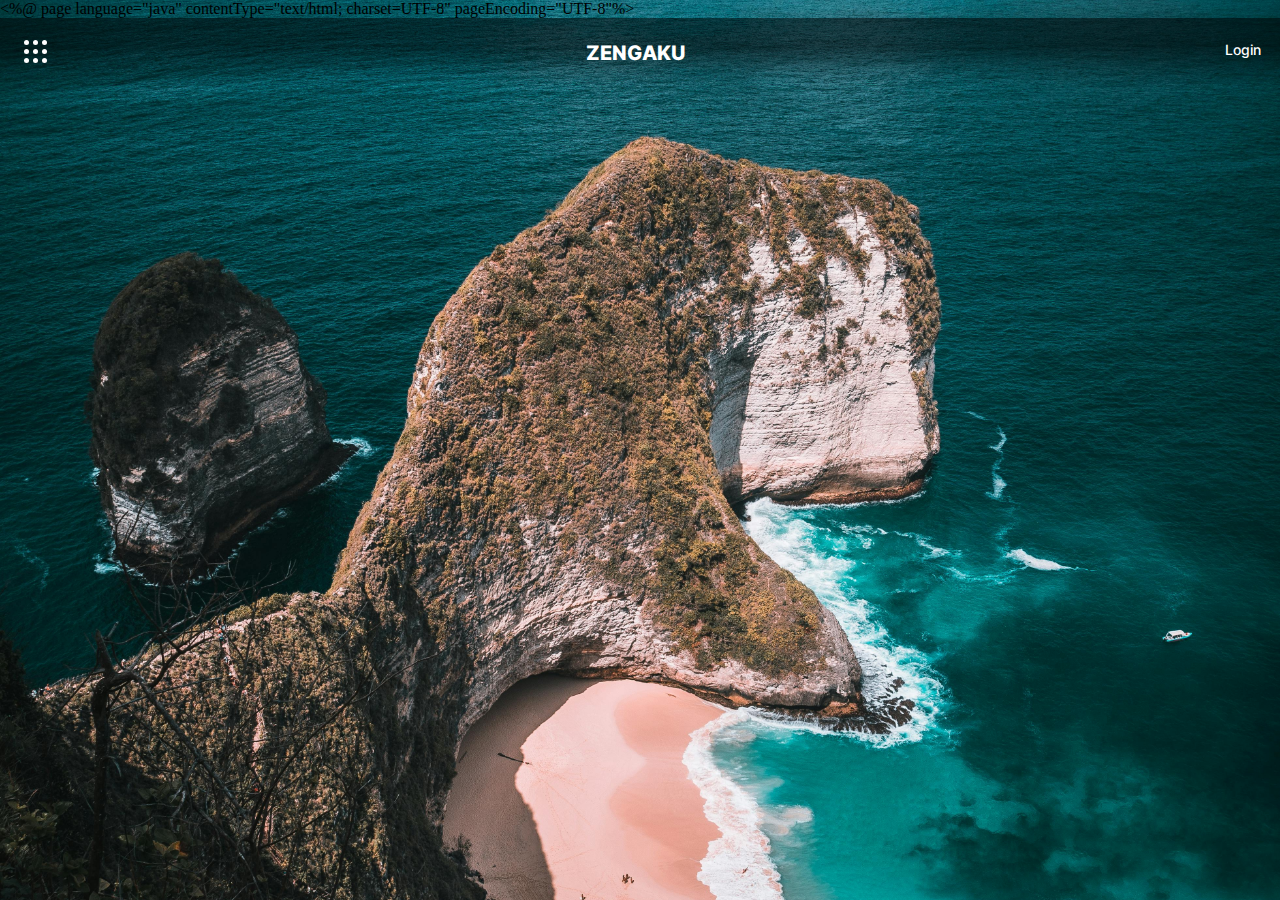
==== src/main/webapp/index.html @ 9225fc72 "Update laicos.jsp" ====
<%@ page language="java" contentType="text/html; charset=UTF-8" pageEncoding="UTF-8"%>

<!DOCTYPE html>
<html>

<head>
    <title>ZenGaku</title>
    <link rel="stylesheet" href="assets/css/index.css">
    <meta charset="UTF-8">
    <meta name="viewport" content="width=device-width, initial-scale=1.0">
    <link rel="shortcut icon" type="image/x-icon" href="#" />
</head>

<body>
<header>

</header>

<div class = "auth-menu" id = "forget-menu" style = "display: none;">
    <div class="close-button">
        <div class="close-line-container">
            <div class="close-line close-left-line"></div>
            <div class="close-line close-right-line"></div>
        </div>
    </div>
    <div id="forget-password-name" class="auth-logo-name">
        <p>Forget Password</p>
    </div>
    <!-- Quên mật khẩu: Nhập Mail-->
    <form method = "post" action="recovery_email_auth" class = "auth-input" id = "recovery-email-auth"
          style="display: flex;">
        <input class="auth-text-field" id="recovery-email-input" name="userRecoveryEmail" type="email"
               placeholder="Type your recovery email address">
        <button class="auth-button" id="Confirm">Confirm</button>
    </form>
    <div class="register-paragraph" id = "recovery-notify-text" style="display: none;">
        <p>We sent a reset password link to {sessionScope.userEmail}</p>
        <br>
    </div>
</div>

<div class="auth-menu" id="register-menu" style="display: none;">
    <div class="close-button">
        <div class="close-line-container">
            <div class="close-line close-left-line"></div>
            <div class="close-line close-right-line"></div>
        </div>
    </div>
    <div id="step">
        <div class = "step-box step-box-processing" id="step_1">
            <div class="step-circle "></div>
            <p>Account</p>
        </div>
        <div  class = "step-box" id="step_2">
            <div class="step-circle "></div>
            <p>Verification</p>
        </div>
        <div  class = "step-box" id="step_3">
            <div class="step-circle "></div>
            <p>Information</p>
        </div>
    </div>
    <div id="register-login-name" class="auth-logo-name">
        <p>Register</p>
    </div>
    <form method="post" action="register_account" class="auth-input" id="register-input"  style="display: flex;">
        <input class="auth-text-field" id="register-username-input" name="userName" type="text"
               placeholder="Username">
        <input class="auth-text-field" id="register-password-input" name="userPassword" type="password"
               placeholder="Type your strong password">
        <input class="auth-text-field" id="repeat-register-password-input" name="repeatUserPassword" type="password"
               placeholder="Repeat your strong password">
        <input class="auth-text-field" id="register-email-input" name="userEmail" type="email"
               placeholder="Type your email address">
        <button class="auth-button" id="_register-button">Register</button>
        <div class="other-button">
            <p id="have-account-button">Hey, I have an account.</p>
        </div>
    </form>

    <form method="post" action="register_verification" class="auth-input" id="register-verification"
          style="display: none;">
        <div class="register-paragraph">
            <p>We sent an email containing code to ${sessionScope.userEmail}</p>
            <br>
        </div>
        <input class="auth-text-field" id="verification-code" name="verificationCode"
               onKeyPress="if(this.value.length==6) return false;" placeholder="Code - 6 digits" required>
        <button class="auth-button" id="_verify-button">Verify</button>
    </form>
</div>


<div id="login-menu" class="auth-menu" style="display: none;">
    <div class="close-button">
        <div class="close-line-container">
            <div class="close-line close-left-line"></div>
            <div class="close-line close-right-line"></div>
        </div>
    </div>
    <div id = "login-image">
        <img src="#">
    </div>
    <div id="login-logo-name" class="auth-logo-name">
        <p>Login</p>
    </div>
    <form method="post" action="login" id="login-input" class="auth-input">
        <input class="auth-text-field" id="login-username-input" name="userName" type="text" placeholder="Username">
        <input class="auth-text-field" id="login-password-input" name="userPassword" type="password"
               placeholder="Password">
        <div id="login-button-container">
            <button class="auth-button" id="_login-button">Login</button>
            <div class="other-button">
                <p id="register-button">I don't have account.</p>
                <p id="forget-button">I forgot my password.</p>
            </div>
        </div>
    </form>
</div>


<div id="opened-bg-content" style="display: none;">
    <div id = "menu">
        <a href="laicos.jsp">
            <div class = "menu-item">
                <img class = "item-image" src="assets/resources/img/social-icon-black.svg">
                <p class = "item-text">Social</p>
            </div>
        </a>
        <div class = "menu-item">
            <img class = "item-image" src="assets/resources/img/timer-icon-black.svg">
            <p class = "item-text">item</p>
        </div>
        <div class = "menu-item">
            <img class = "item-image" src="assets/resources/img/timer-icon-black.svg">
            <p class = "item-text">item</p>
        </div>
        <div class = "menu-item">
            <img class = "item-image" src="assets/resources/img/timer-icon-black.svg">
            <p class = "item-text">item</p>
        </div>
        <div class = "menu-item">
            <img class = "item-image" src="assets/resources/img/timer-icon-black.svg">
            <p class = "item-text">item</p>
        </div>
        <div class = "menu-item">
            <img class = "item-image" src="assets/resources/img/timer-icon-black.svg">
            <p class = "item-text">item</p>
        </div>
        <div class = "menu-item">
            <img class = "item-image" src="#">
            <p class = "item-text">item</p>
        </div>
        <div class = "menu-item">
            <img class = "item-image" src="#">
            <p class = "item-text">item</p>
        </div>
    </div>
</div>



<nav id="nav-bar">
    <div id="menu-button">
        <div class="row">
            <div class="border-dot"></div>
            <div class="border-dot"></div>
            <div class="border-dot"></div>
        </div>
        <div class="row">
            <div class="border-dot"></div>
            <div class="border-dot"></div>
            <div class="border-dot"></div>
        </div>
        <div class="row">
            <div class="border-dot"></div>
            <div class="border-dot"></div>
            <div class="border-dot"></div>
        </div>
    </div>
    <div id="logo-name">
        <p>ZENGAKU</p>
    </div>
    <div id="login-button">
        <p>Login</p>
    </div>
    <div id="tree-button" style="display: none;">
        <img src="assets/resources/img/tree-icon.png">
    </div>
</nav>

<!-- <div id="menu" style="display: none;">
</div> -->

<input type="hidden" id = "vf-lv" name = "verificationLevel" value="${sessionScope.registerVerification}"/>
<script src="assets/js/index.js"></script>

<footer>
</footer>
</body>

</html>
---- src/main/webapp/assets/css/index.css ----
html {
    min-width: 270px;
    overflow: hidden;
}

body {
    width: 100%;
    min-width: 270px;
    overflow: hidden;
    background-color: black;
    /* height: 100%; */
    margin: 0;
    background-image: url("../resources/img/default-background.jpg");
    background-attachment: fixed;
    background-position: 0px;
    background-size: cover;
    background-repeat: no-repeat;
}

.auth-menu {
    animation: .5s ease-in-out 0s 1 login-menu-animation forwards;

    /* transition: all .5s ease-in-out; */
    position: absolute;
    color: white;
    background-color: rgba(0, 0, 0, 0.4);
    backdrop-filter: blur(3px);
    box-shadow: 0 0 40px 3px black;
    width: 80vw;
    /* height: 80vh; */
    max-height: 700 px;
    /* min-height: 485px; */
    min-height: 300px;
    top: calc(70px + 5vh);
    border-radius: 4vw;
    left: 10vw;
    z-index: 5;
    display: flex;
    justify-content: center;
    align-items: center;
}

@keyframes login-menu-animation {
    0% {
        position: absolute;
        color: white;
        background-color: rgba(0, 0, 0, 0);
        /* backdrop-filter: blur(0px); */
        /* box-shadow: 0 0 0px 0px black; */
        width: 0vw;
        height: 0vh;
        max-height: 700px;
        /* min-height: 485px; */
        min-height: 300px;
        top: calc(70px + 10vh);
        border-radius: 4vw;
        left: 15vw;
        z-index: 5;
    }

    80% {
        background-color: rgba(36, 36, 36, 0.2);
        backdrop-filter: blur(3px);
    }
    100% {
        position: absolute;
        color: white;
        background-color: rgba(0, 0, 0, 0.4);
        backdrop-filter: blur(3px);
        box-shadow: 0 0 40px 3px black;
        width: 80vw;
        /* height: 80vh; */
        max-height: 700px;
        /* min-height: 485px; */
        min-height: 300px;
        top: calc(70px + 5vh);
        border-radius: 4vw;
        left: 10vw;
        z-index: 5;
    }
}



.close-button {
    display: flex;
    justify-content: right;
}

.close-line-container:hover .close-line{
    cursor: pointer;
    background-color: white;
    box-shadow: 0 0 10px 2px rgba(0, 195, 255, 0.253);
}

.close-line-container:active .close-line{
    cursor: pointer;
    background-color: rgb(255, 0, 0);
    box-shadow: 0 0 10px 2px rgba(255, 77, 0, 0.253);
}

.close-button .close-line-container {
    margin-right: 20px;
    margin-top: 30px;
}

.close-button .close-line {
    display: flex;
    justify-content: center;
    width: 30px;
    height: 3px;
    border-radius: 3px;
    background-color: rgba(191, 191, 191, 0.524);
    right: 30px;
    top: 10px;
    transition: .1s ease-in-out;
}

.close-left-line {
    rotate: -45deg;

}
.close-right-line{
    rotate: 45deg;
    margin-top: -3px;
}

.auth-logo-name {
    text-align: center;
    font-size: 40px;
    font-family: Kavoon;
    color: #ffffff;
}

#step {
    display: flex;
    justify-content: center;
    align-items: center;
}



#step_2 {
    margin-left: 4vw;
    margin-right: 4vw;
}

.step-box {
    display: flex;
    justify-content: center;
    flex-flow: column;
    align-items: center;
}

.step-box .step-circle {
    background-color: rgba(255, 255, 255, 0.233);
    width: 3vw;
    height: 3vw;
    border-radius: 3vw;
}

.step-box p {
    font-size: 10px;
    color:  rgba(255, 255, 255, 0.233);
}

.step-box-processing p {
    color:  rgb(255, 255, 255);
}

.step-box-processing .step-circle {
    background-color: rgb(255, 255, 255);
}

.step-box-success p {
    color:  rgb(28, 198, 62);
}

.step-box-success .step-circle {
    background-color: rgb(28, 198, 62);
}

#login-image {
    display: none;
}

.auth-input {
    display: flex;
    flex-flow: column;
    align-items: center;
    justify-content: center;
    justify-self: center;
    margin-bottom: 30px;
}

.auth-text-field {
    width: 70vw;
    height: 35px;
    margin-bottom: 20px;
    border-radius: 8px;
    background-color: rgba(255, 255, 255, 0.753);
    backdrop-filter: blur(10px);
    border: 0;
    color:black;
    transition: all .3s ease-in-out;
}

.auth-text-field::selection {
    color: #235e73;
    background: #ff96bead;
}

.auth-text-field:hover {
    box-shadow: 0 0 4px 0px rgb(255, 255, 255);
}

.auth-text-field:focus {
    background-color: rgba(255, 255, 255, 0.884);
    box-shadow: 0 0 10px 0px rgb(255, 255, 255);
    backdrop-filter: blur(4px);
    font-size: 18px;
    color: #4f008b;
    outline: none;
}

#login-input input::placeholder {
    padding-left: 10px;
}

#login-input input::selection {
    padding-left: 10px;
}

/* #login-button-container { */

/* } */


#login-button-container {
    display: flex;
    justify-content: center;
    align-items: center;
    flex-direction: column;
}

.auth-button {
    border-radius: 15px;
    height: 40px;
    width: 100px;
    outline: none;
    border: 0;
    font-size: 17px;
    background-color: rgb(255, 255, 255);
    transition: ease-in-out .2s all;
}

.auth-button:hover {
    cursor: pointer;
    box-shadow: 0 0 10px 0px rgb(105, 203, 255);
    width: 110px;
}

.other-button {
    display: flex;
    flex-direction: column;
    align-items: center;

}

.other-button p {
    color: #ffffffac;
    transition: .2s ease-in-out;
}

.other-button p:hover {
    cursor: pointer;
    color: #ffffff;
    text-shadow:
            0 0 7px #fff,
            0 0 10px #fff,
            0 0 21px #fff,
            0 0 42px #0fa,
            0 0 82px #0fa;
    /* 0 0 92px #0fa,
    0 0 102px #0fa,
    0 0 151px #0fa; */
}

.other-button a {
    text-decoration: none;
    color: white;
}

.other-button p{
    margin: 0;
    margin-top: 10px;
}

.register-paragraph {
    display: flex;
    align-items: center;
    justify-content: center;
}


#opened-bg-content {
    /* content: ''; */
    /* justify-content: center; */
    /* align-items: center; */
    position: absolute;
    top: 0;
    left: 0;
    overflow: hidden;
    background-color: rgba(255, 255, 255, 0.499);
    z-index: -1;
    backdrop-filter: blur(10px);
    animation: .5s ease-in 0s 1 opened-bg-content-faded-animation forwards;
}

@keyframes opened-bg-content-faded-animation {
    0% {
        background-color: rgba(255, 255, 255, 0);
        border-radius: 1000px;
        width: 10px;
        height: 10px;
        top: -50vw;
        left: -50vh;

    }


    100% {
        background-color: rgba(255, 255, 255, 0.3);
        border-radius: 0vh;
        width: 100vw;
        height: 100vh;
        top: 0vw;
        left: 0vh;
    }
}

#closed-bg-content {
    position: absolute;
    overflow: hidden;
    background-color: rgba(255, 255, 255, 0.3);
    z-index: -1;
    backdrop-filter: blur(5px);
    animation: .5s ease-in 0s 1 closed-bg-content-faded-animation forwards;
}

@keyframes closed-bg-content-faded-animation {
    0% {
        background-color: rgba(255, 255, 255, 0.3);
        border-radius: 0vh;
        width: 100vw;
        height: 100vh;
        top: 0vw;
        left: 0vh;
    }


    100% {
        background-color: rgba(255, 255, 255, 0);
        border-radius: 1000px;
        width: 10px;
        height: 10px;
        top: -50vw;
        left: -50vh;
    }
}

#menu {
    position: absolute;
    height: calc(100vh - 70px);
    width: 100vw;
    top: 70px;
    /* float: left; */
    /* display: flex; */
    /* justify-content: center; */
    /* display: ; */
    /* justify-content: center; */

}

#menu .menu-item {
    display: flex;
    justify-content: center;
    align-items: center;
    flex-direction: column;
    width: calc(100vw / 7);
    height: calc(100vw / 7 + 40px);
    /* background-color: #0fa; */
    float: left;
    margin-right: calc(100vw / 7 * 3 / 8);
    margin-left: calc(100vw / 7 * 3 / 8);
    margin-top: 20px;
    margin-bottom: 20px;
}

.item-image {
    width: calc(100vw / 12);
    height: calc(100vw / 12);
}

.item-text {
    margin-top: 10px;
    font-size: calc(100vw / 7 / 5);
    /* height: calc(100vw / 7 / 3); */
    white-space: nowrap;
    overflow: hidden;
    text-align: center;
    margin-bottom: 0px;
    font-family: Inter;
    font-weight: bold;

    /* margin-top: 3px; */
}

#menu .menu-item:hover {
    cursor: pointer;
}




#nav-bar {
    min-width: 250px;
    width: 100%;
    height: 70px;
    background: linear-gradient(180deg, rgba(0, 0, 0, 0.517) 40%, rgba(0, 0, 0, 0) 100%);
    display: flex;
    justify-content: space-between;
    align-items: center;
    transition: .5s ease-in-out;
    /* border-bottom-left-radius: 10px; */
    /* border-bottom-right-radius: 10px; */
    /* backdrop-filter: blur(1px); */
    /* align-content: center; */
    /* float: left; */
}

.border-line {
    background-color: white;
    width: 20px;
    height: 5px;
}

#nav-bar #menu-button {
    margin-left: 20px;
    /* position: relative; */
    /* top: 15px; */
    overflow: hidden;
    min-width: 27px;
    min-height: 27px;
}

#nav-bar #menu-button:hover {
    cursor: pointer;
}


#nav-bar .row {
    float: left;
}

#nav-bar #menu-button .border-dot {
    /* width: 1vw; */
    /* height: 1vw; */
    width: 5px;
    height: 5px;

    max-width: 5px;
    max-height: 5px;
    border-radius: 5px;
    background-color: white;
    margin-bottom: 4px;
    margin-left: 4px;
    transition: .2s ease-in-out;
}

#nav-bar #menu-button:active .border-dot{
    background-color: black;
}

#nav-bar #menu-button .black-border-dot {
    background-color: black;
    width: 5px;
    height: 5px;
    border-radius: 5px;
    margin-bottom: 4px;
    margin-left: 4px;
    transition: .5s ease-in-out;
}

@keyframes dot-animation {
    0% {

    }

    100% {
        background-color: black;
    }
}

#nav-bar #logo-name {
    color: white;
    font-family: Inter;
    font-weight: bold;
    font-size: 20px;
    margin: 0px 0px 0px 0px;
    transition: .5s ease-in-out;
}

#nav-bar #logo-name p {
    margin: 0px 0px 0px 0px;
}

#nav-bar #tree-button img{
    width: 25px;
    height: 25px;
    margin-right: 20px;
}

#nav-bar #login-button {
    width: 25px;
    height: 25px;
    margin-right: 30px;
    color: white;
    font-family: Inter;
    font-weight: medium;
    font-size: 14px;
}

#nav-bar #login-button:hover {
    cursor: pointer;
}
#nav-bar #login-button p{
    margin: 0 0 0 0 ;
}



#sign-in-button div {
    width: 70px;
    height: 60%;
    font-size: 12px;
    margin-left: 10px;
    text-align: center;
    border-bottom-left-radius: 15% 30%;
    border-bottom-right-radius: 15% 30%;
    border-top-left-radius: 15% 30%;
    border-top-right-radius: 15% 30%;
    color: white;
    /* font-family: ShiftyNotesRegular; */
    /* background: rgb(99,45,93); */
    background: linear-gradient(90deg, rgba(67, 21, 89, 0.777) 0%, rgba(101, 13, 13, 0.784) 70%);

    display: inline-flex;
    float: left;
    justify-content: center;
    align-items: center;

}

#tree-cash-display div {
    width: 70px;
    height: 50%;
    font-size: 10px;
    margin-right: 20px;
    border-bottom-left-radius: 20% 50%;
    border-bottom-right-radius: 20% 50%;
    border-top-left-radius: 20% 50%;
    border-top-right-radius: 20% 50%;
    color: rgb(255, 255, 255);
    font-family: BRINGTHANOIZE;
    background-color: rgb(97, 192, 109);

    display: inline-flex;
    float: right;
    justify-content: center;
    align-items: center;

}

@media(min-width: 767px) {
    body {

    }

    #login-image {
        display: block;
        width: 10vw;
        height: 10vh;
    }
}
@media(min-width: 991px) {
    #sign-in-button {
        font-size: 300px;
    }


}

@font-face {
    font-family: Inter;
    src: url('../resources/font/Inter/Inter-ExtraBold.otf');
    font-weight: bold;
    /* src: url('../resources/font/Inter/Inter-BlackItalic.otf'); */
}

@font-face {
    font-family: Inter;
    src: url('../resources/font/Inter/Inter-Medium.otf');
    font-weight: medium;

    /* src: url('../resources/font/Inter/Inter-BlackItalic.otf'); */
}

@font-face {
    font-family: Kavoon;
    src: url('../resources/font/Kavoon/Kavoon-Regular.ttf');
    font-weight: medium;
}
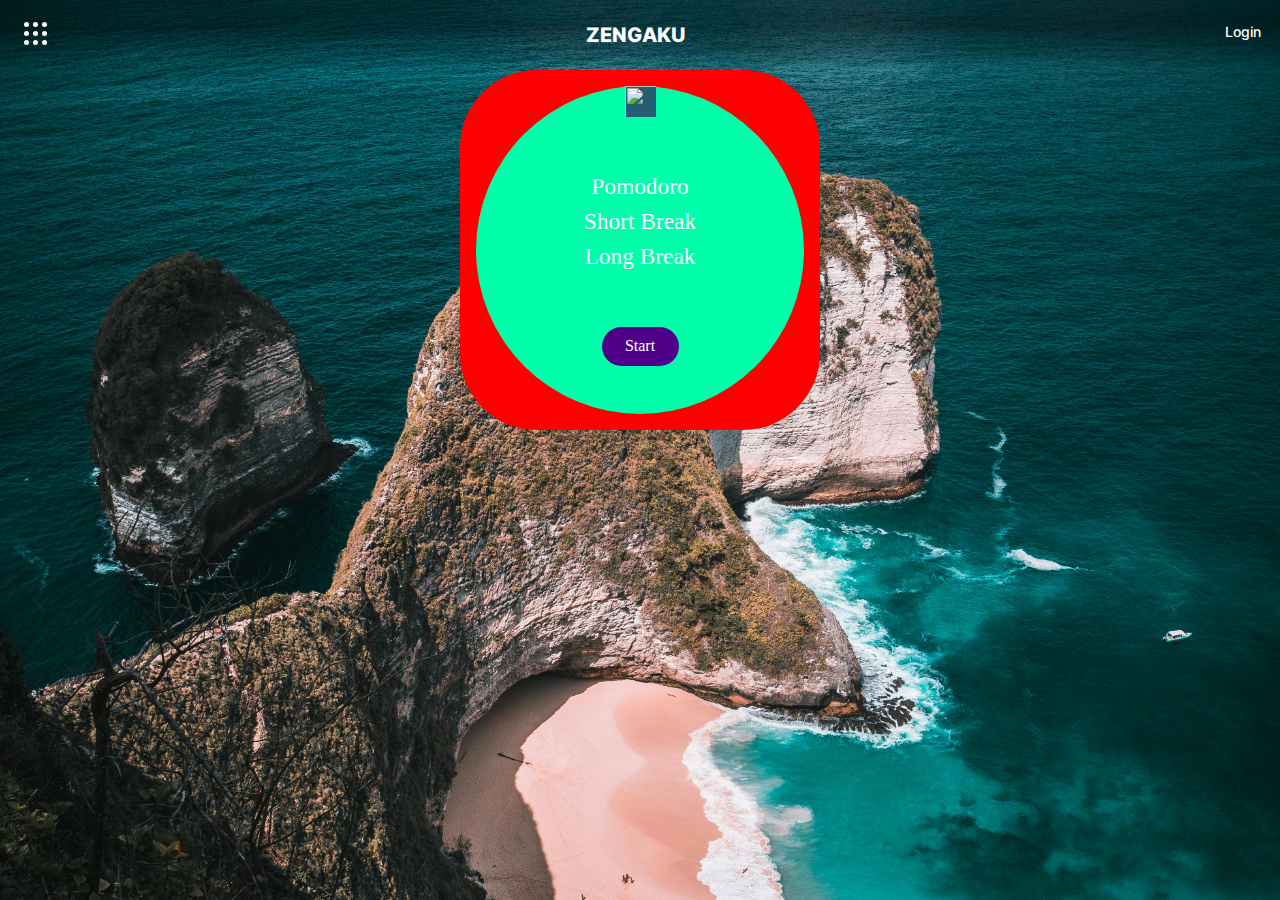
==== commit 2da9f0b3: "add timer.html" ====
--- a/src/main/webapp/index.html
+++ b/src/main/webapp/index.html
@@ -1,4 +1,4 @@
-<%@ page language="java" contentType="text/html; charset=UTF-8" pageEncoding="UTF-8"%>
+<!-- <%@ page language="java" contentType="text/html; charset=UTF-8" pageEncoding="UTF-8"%> -->
 
 <!DOCTYPE html>
 <html>
@@ -27,7 +27,7 @@
         <p>Forget Password</p>
     </div>
     <!-- Quên mật khẩu: Nhập Mail-->
-    <form method = "post" action="recovery_email_auth" class = "auth-input" id = "recovery-email-auth"
+    <form method = "post" action="recover" class = "auth-input" id = "recovery-email-auth"
           style="display: flex;">
         <input class="auth-text-field" id="recovery-email-input" name="userRecoveryEmail" type="email"
                placeholder="Type your recovery email address">
@@ -123,7 +123,7 @@
     <div id = "menu">
         <a href="laicos.jsp">
             <div class = "menu-item">
-                <img class = "item-image" src="assets/resources/img/social-icon-black.svg">
+                <img class = "item-image" src="assets/resources/img/timer-icon-black.svg">
                 <p class = "item-text">Social</p>
             </div>
         </a>
@@ -188,12 +188,41 @@
         <img src="assets/resources/img/tree-icon.png">
     </div>
 </nav>
+<div class = "main-content">
+    <div class="timer">
+        <div class="content">
+            <div class = "timer-icon">
+                <img src = "#">
+                <div class = "selected-option" style="display: none;"></div>
+            </div>
+            <div class = "timer-option">
+                <p class="space-option" style="display: none;"></p>
+                <p class="option" id="pomodoro"> <span>Pomodoro</span></p>
+                <p class="option timer-choosed-option" id="shortBreak"> <span>Short Break</span></p>
+                <p class="option" id="longBreak"><span>Long Break</span></p>
+            </div>
+            <div class = "timer-button">
+                <p id="startButton" >Start</p>
+                <p id="skipButton" style = "display: none;">Skip</p>
+                <p id="pauseButton" style = "display: none;">Pause</p>
+                <p id="stopButton" style = "display: none;">Stop</p>
+            </div>
+            <div class="time">
+                <p class="time-pomodoro" style="display: none;"> 1:00 </p>
+                <p class="time-shortbreak" style="display: none;"> 2:00</p>
+                <p class="time-longbreak" style="display: none;"> 3:00</p>
+            </div>
+          </div>
+    </div>
+    
+</div>
 
 <!-- <div id="menu" style="display: none;">
 </div> -->
 
 <input type="hidden" id = "vf-lv" name = "verificationLevel" value="${sessionScope.registerVerification}"/>
 <script src="assets/js/index.js"></script>
+<script src="assets/js/timer.js"></script>
 
 <footer>
 </footer>
--- a/src/main/webapp/assets/css/index.css
+++ b/src/main/webapp/assets/css/index.css
@@ -582,6 +582,115 @@
 
 }
 
+.main-content {
+    display: flex;
+    justify-content: center;
+}
+.timer {
+    width: 90vw;
+    height: 90vw;
+    max-width: 360px;
+    max-height: 360px;
+    background-color: red;
+    display: flex;
+    justify-content: center;
+    align-items: center;
+    border-radius: 6vw;
+}
+
+.timer-icon {
+    display: flex;
+    flex-direction: column;
+    align-items: center;
+}
+
+.timer .content .timer-icon img {
+    background-color: #235e73;
+    /* margin-top: min(2vw,8px); */
+    width: 8vw;
+    height: 8vw;
+    max-width: 31px;
+    max-height: 31px;
+    
+}
+.timer .content {
+    width: 85vw;
+    height: 85vw;
+    max-width: 328px;
+    max-height: 328px;
+    background-color: #0fa;
+    border-radius: 75vw;
+    display: flex;
+    /* justify-content: center; */
+    flex-direction: column;
+    align-items: center;
+    justify-content: space-between;
+}
+
+.timer .content .timer-option {
+    font-size: min(6vw,23.4px);
+    /* margin-top: min(15vw,57px); */
+    
+    text-align: center;
+    /* max-width: 123px ;
+    max-height: 112px; */
+    cursor: pointer;
+}
+
+.space-option {
+    width: 30px;
+    max-height: calc(23.4px * 2);
+    height: calc(6vw*3 48px);
+}
+
+.selected-option {
+    font-size: min(6vw,23.4px);
+    color: white;
+    font-weight: bold;
+}
+
+.timer .content .timer-option p{
+    margin-top: 8px;
+    margin-bottom: 8px;
+}
+
+.timer .content .timer-button {
+    /* margin-top: min(15vw,57.48px); */
+    background-color: #4f008b;
+    width: 20vw;
+    height: 10vw;
+    max-width: 77px;
+    max-height: 39px;
+    border-radius: 4vw;
+    display: flex;
+    justify-content: center;
+    align-items: center;
+}
+
+.timer .content .timer-button p {
+    margin: 0;
+    text-align: center;
+    font-size: min(5vw, 16px);
+}
+
+/* .timer-choosed-option {
+    font-size: min(7vw,27.384px);
+} */
+
+.selected {
+    font-weight: bold;
+}
+.timer .content p{
+    color: white;
+
+}
+
+.timer .content .time  {
+    position: relative;
+    top: 0;
+    font-size: 24px;
+}
+
 @media(min-width: 767px) {
     body {
 
@@ -621,4 +730,3 @@
     src: url('../resources/font/Kavoon/Kavoon-Regular.ttf');
     font-weight: medium;
 }
-  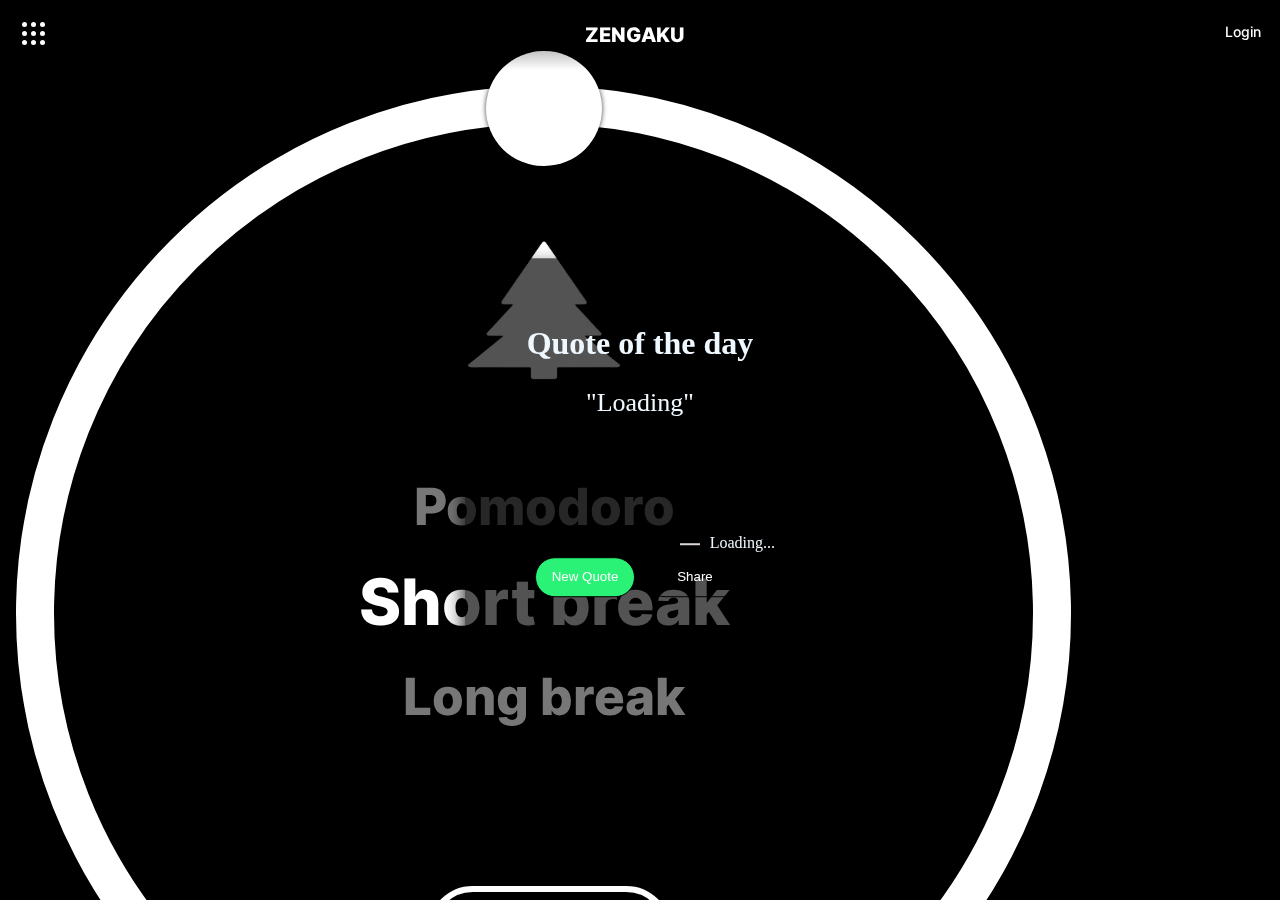
==== commit 1f4e3068: "add" ====
--- a/src/main/webapp/index.html
+++ b/src/main/webapp/index.html
@@ -1,4 +1,4 @@
-<!-- <%@ page language="java" contentType="text/html; charset=UTF-8" pageEncoding="UTF-8"%> -->
+    <!-- <%@ page language="java" contentType="text/html; charset=UTF-8" pageEncoding="UTF-8"%> -->
 
 <!DOCTYPE html>
 <html>
@@ -6,6 +6,7 @@
 <head>
     <title>ZenGaku</title>
     <link rel="stylesheet" href="assets/css/index.css">
+    <link rel="stylesheet" href="assets/css/indexFeature.css">
     <meta charset="UTF-8">
     <meta name="viewport" content="width=device-width, initial-scale=1.0">
     <link rel="shortcut icon" type="image/x-icon" href="#" />
@@ -15,6 +16,11 @@
 <header>
 
 </header>
+<div class = "loading-layer">
+    <img src="assets/resources/img/loading.gif">
+    <span>ZENGAKU</span>
+</div>
+
 
 <div class = "auth-menu" id = "forget-menu" style = "display: none;">
     <div class="close-button">
@@ -34,7 +40,11 @@
         <button class="auth-button" id="Confirm">Confirm</button>
     </form>
     <div class="register-paragraph" id = "recovery-notify-text" style="display: none;">
-        <p>We sent a reset password link to {sessionScope.userEmail}</p>
+        <p>We sent a reset password link to ${sessionScope.userRecoveryEmail}</p>
+        <br>
+    </div>
+    <div class="register-paragraph" id = "changed-password-notify-text" style="display: none;">
+        <p>You changed your password successfully!</p>
         <br>
     </div>
 </div>
@@ -88,6 +98,27 @@
                onKeyPress="if(this.value.length==6) return false;" placeholder="Code - 6 digits" required>
         <button class="auth-button" id="_verify-button">Verify</button>
     </form>
+
+     <form method="post" action="information_creation" class="auth-input" id="information-creation"
+          style="display: none;">
+        <input class="auth-text-field" id="last-name-input" name="userLastName" type="text"
+               placeholder="Type your last name">
+        <input class="auth-text-field" id="first-name-input" name="userFirstName" type="text"
+               placeholder="Type your first name">
+        <input class="auth-text-field" id="birthday-input" name="userBirthday" type="date"
+               placeholder="Repeat your strong password">
+        <button class="auth-button" id="create-account">Create</button>
+    </form>
+
+    <form method="post" action="return-normal-page" class="auth-input" id="created-successfully-form"
+          style="display: none;">
+        <div class="register-paragraph" id = "created-notify-text">
+            <p>You created ZenGaku account successfully! Please return login page to login.</p>
+            <br>
+        </div>
+        <button class="auth-button" id="return-normal-page-button">Return</button>
+    </form>
+
 </div>
 
 
@@ -98,13 +129,16 @@
             <div class="close-line close-right-line"></div>
         </div>
     </div>
-    <div id = "login-image">
-        <img src="#">
-    </div>
+<!-- <%--    <div id = "login-image">--%>
+<%--        <img src="#">--%>
+<%--    </div>--%> -->
     <div id="login-logo-name" class="auth-logo-name">
         <p>Login</p>
     </div>
     <form method="post" action="login" id="login-input" class="auth-input">
+        <div class = "failed-notify-element" style="display: none">
+            <p>Login failed. Check your username or password again.</p>
+        </div>
         <input class="auth-text-field" id="login-username-input" name="userName" type="text" placeholder="Username">
         <input class="auth-text-field" id="login-password-input" name="userPassword" type="password"
                placeholder="Password">
@@ -123,10 +157,38 @@
     <div id = "menu">
         <a href="laicos.jsp">
             <div class = "menu-item">
-                <img class = "item-image" src="assets/resources/img/timer-icon-black.svg">
+                <img class = "item-image" title="Social media" src="assets/resources/img/social-icon-black.svg">
                 <p class = "item-text">Social</p>
             </div>
         </a>
+        <div class = "menu-item" id="timer-confif-feature">
+            <img class = "item-image" title = "Timer" src="assets/resources/img/timer-icon-black.svg">
+            <p class = "item-text">Time</p>
+        </div>
+        <div class = "menu-item" id = "background-config-feature">
+            <img class = "item-image" title="Background Configuration" alt = "Background Configuration" src="assets/resources/img/background-configuration-icon-black.svg">
+            <p class = "item-text">Background</p>
+        </div>
+        <div class = "menu-item">
+            <img class = "item-image" id = "sound-board-feature" title = "Sound board" src="assets/resources/img/sound-board-icon-black.svg">
+            <p class = "item-text">Sound board</p>
+        </div>
+        <div class = "menu-item">
+            <img class = "item-image" src="assets/resources/img/timer-icon-black.svg">
+            <p class = "item-text">item</p>
+        </div>
+        <div class = "menu-item">
+            <img class = "item-image" src="assets/resources/img/timer-icon-black.svg">
+            <p class = "item-text">item</p>
+        </div>
+        <div class = "menu-item">
+            <img class = "item-image" src="assets/resources/img/timer-icon-black.svg">
+            <p class = "item-text">item</p>
+        </div>
+        <div class = "menu-item">
+            <img class = "item-image" src="assets/resources/img/timer-icon-black.svg">
+            <p class = "item-text">item</p>
+        </div>
         <div class = "menu-item">
             <img class = "item-image" src="assets/resources/img/timer-icon-black.svg">
             <p class = "item-text">item</p>
@@ -185,35 +247,281 @@
         <p>Login</p>
     </div>
     <div id="tree-button" style="display: none;">
-        <img src="assets/resources/img/tree-icon.png">
+        <img src="assets/resources/img/tree-icon.png" alt="">
     </div>
 </nav>
-<div class = "main-content">
-    <div class="timer">
-        <div class="content">
-            <div class = "timer-icon">
-                <img src = "#">
-                <div class = "selected-option" style="display: none;"></div>
-            </div>
-            <div class = "timer-option">
-                <p class="space-option" style="display: none;"></p>
-                <p class="option" id="pomodoro"> <span>Pomodoro</span></p>
-                <p class="option timer-choosed-option" id="shortBreak"> <span>Short Break</span></p>
-                <p class="option" id="longBreak"><span>Long Break</span></p>
-            </div>
-            <div class = "timer-button">
-                <p id="startButton" >Start</p>
-                <p id="skipButton" style = "display: none;">Skip</p>
-                <p id="pauseButton" style = "display: none;">Pause</p>
-                <p id="stopButton" style = "display: none;">Stop</p>
-            </div>
-            <div class="time">
-                <p class="time-pomodoro" style="display: none;"> 1:00 </p>
-                <p class="time-shortbreak" style="display: none;"> 2:00</p>
-                <p class="time-longbreak" style="display: none;"> 3:00</p>
-            </div>
-          </div>
-    </div>
+
+<div class = "content">
+    <!-- ------------------------ -->
+    <!-- ------------------------ -->
+    <!-- ------------------------ -->
+    <!-- ------------------------ -->
+    <!-- Background configuration -->
+    <!-- ------------------------ -->
+    <!-- ------------------------ -->
+    <!-- ------------------------ -->
+    <div class = "content-item background-config-container" id = "background-config">
+        <div class = "content-item-title background-config-title">
+            <div>
+                <span>Background Configuration</span>
+            </div>
+        </div>
+        <div class = "config-line"></div>
+        
+        <div class = "content-container">
+            <div class = "config-add-button-container">
+                <img class = "config-add-button background-config-add-button"
+                 id = "bgcf-bt" src = "assets/resources/img/more-button-white.svg">
+            </div>
+            <div class = "config-line"></div>
+            <div class = "background-config-add-content" style="display: none;">
+                <div class = "background-config-type-box">
+                    <input class = "auth-text-field background-config-field background-config-name-field" placeholder="Type background name">
+                    <input class = "auth-text-field background-config-field background-config-text-field" placeholder="Paste your image/youtube's video link here">
+                    <button class = "auth-button background-config-add-link-button">Add</button>
+                </div>
+            </div>
+            <div class = "choice-container background-choice">
+                <ul>
+                    <li class = "background-config-item" value="https://images.pexels.com/photos/1525041/pexels-photo-1525041.jpeg?cs=srgb&dl=pexels-francesco-ungaro-1525041.jpg&fm=jpg">
+                        <p>🗻 Moutaint and lake</p>
+                    </li>
+                    <li class = "background-config-item" value="https://asset.gecdesigns.com/img/wallpapers/beautiful-fantasy-wallpaper-ultra-hd-wallpaper-4k-sr10012418-1706506236698-cover.webp">
+                        <p>🌗 Moon and Sun</p>
+                    </li>
+                    <li class = "background-config-item" value="https://pbs.twimg.com/media/Fxto7UTXgAEtKVC.jpg:large">
+                        <p>🌃 The sky night</p>
+                    </li>
+                    <li class = "background-config-item" value="https://images.pexels.com/photos/3791466/pexels-photo-3791466.jpeg">
+                        <p>🤵 Danger person</p>
+                    </li>
+                    <li class = "background-config-item" value="https://images.pexels.com/photos/1402787/pexels-photo-1402787.jpeg?auto=compress&cs=tinysrgb&w=1260&h=750&dpr=2">
+                        <p>🚓 Old car</p>
+                    </li>
+                    <li class = "background-config-item" value="https://images.pexels.com/photos/1485894/pexels-photo-1485894.jpeg?auto=compress&cs=tinysrgb&w=1260&h=750&dpr=2">
+                        <p>🌉 The bridge</p>
+                    </li>
+                    <li class = "background-config-item" value="https://images.pexels.com/photos/807598/pexels-photo-807598.jpeg?auto=compress&cs=tinysrgb&w=1260&h=750&dpr=2">
+                        <p>🌿 Leaves</p>
+                    </li>
+                    <li class = "background-config-item video" value="https://www.youtube.com/embed/UZ9uyQI3pF0">
+                        <p>🌻 Flowers</p>
+                    </li>
+                    <li class = "background-config-item video" value="https://www.youtube.com/embed/SVDooWT60Ho">
+                        <p>🧑‍🤝‍🧑 Study with BTS</p>
+                    </li>
+                    <li class = "background-config-item video" value="https://www.youtube.com/embed/2XK0zoPWdi4">
+                        <p>☕ Study in coffee shop</p>
+                    </li>
+                    <li class = "background-config-item video" value="https://www.youtube.com/embed/0nTO4zSEpOs">
+                        <p>🚶‍♀️ Night Walk in Tokyo Shibuya</p>
+                    </li>
+                    <li class = "background-config-item video" value="https://www.youtube.com/embed/F8MN0o6RS9o">
+                        <p>🚶‍♀️ Snowfall in Times Square, NYC</p>
+                    </li>
+                    <li class = "background-config-item video" value="https://www.youtube.com/embed/AY5qcIq5u2g">
+                        <p>🚶‍♀️ FLYING OVER JAPAN</p>
+                    </li>
+                    <li class = "background-config-item video" value="https://www.youtube.com/embed/M9cJMXmQ_ZU">
+                        <p>🪟 DOWNTOWN LOS ANGELES City View day </p>
+                    </li>
+
+                </ul>
+            </div>
+            <div class = "config-line"></div>
+            <div class = "content-button-container background-config-button-container">
+                <div class = "content-button-item" id = "background-config-apply-button">
+                    <span>Apply</span>
+                </div>
+                <div class = "content-button-item" id = "background-config-cancel-button">
+                    <span>Cancel</span> 
+                </div>
+            </div>
+        </div>
+    </div>
+
+    <!-- ------------------------ -->
+    <!-- ------------------------ -->
+    <!-- ------------------------ -->
+    <!-- ------------------------ -->
+    <!-- --Sound configuration--- -->
+    <!-- ------------------------ -->
+    <!-- ------------------------ -->
+    <!-- ------------------------ -->
+    <div class = "content-item sound-config-container" id = "sound-config">
+        <div class = "content-item-title background-config-title">
+            <div>
+                <span>Sound Configuration</span>
+            </div>
+        </div>
+        <div class = "config-line"></div>
+       
+        <div class = "content-container" id = "sound-content-container">
+            <div class = "config-add-button-container">
+                <img class = "config-add-button" id = "sound-add-button" src = "assets/resources/img/more-button-white.svg">
+            </div>
+            <div class = "config-line"></div>
+            <div class = "sound-add-container" id = "sound-add-container" style="display: none">
+                <input class = "auth-text-field sound-add-input" id = "audio-name-sound-input" placeholder="Type Audio name">
+                <input class = "auth-text-field sound-add-input" id = "icon-link-sound-input" placeholder="Paste your icon link (suggest white svg icon)">
+                <input class = "auth-text-field sound-add-input" id = "audio-link-sound-input" placeholder="Paste your audio link">
+                <button class = "auth-button" id = "sound-add-container-button">Add</button>
+            </div>
+            <div class = "choice-container" id = "sound-config-item-container">
+                <ul>
+                    <li class = "sound-config-item" value ="assets/resources/audio/ChillWind.mp3">
+                        <div class ="sound-config-item-top">
+                            <img src="assets/resources/img/defaultAudioImg/wind.svg">
+                            <p>Chill wind</p>
+                            <label class = "custom-check-box-container">
+                                <input type="checkbox" class = "sound-item-check-box">
+                            </label>
+                        </div>
+                        <div class = "sound-config-item-bottom">
+                            <input class = "sound-item-slider" disabled ="1" type="range" min="0" max="100" value="50">
+                            <p>50%</p>
+                        </div>
+                    </li>
+                    <li class = "sound-config-item" value ="assets/resources/audio/ColdWind.mp3">
+                        <div class ="sound-config-item-top">
+                            <img src="assets/resources/img/defaultAudioImg/wind.svg">
+                            <p>Cold wind</p>
+                            <label class = "custom-check-box-container">
+                                <input type="checkbox" class = "sound-item-check-box">
+                            </label>
+                        </div>
+                        <div class = "sound-config-item-bottom">
+                            <input class = "sound-item-slider" disabled ="1" type="range" min="0" max="100" value="50">
+                            <p>50%</p>
+                        </div>
+                    </li>
+                    <li class = "sound-config-item" value ="assets/resources/audio/OceanWave.mp3">
+                        <div class ="sound-config-item-top">
+                            <img src="assets/resources/img/defaultAudioImg/oceanwave.svg">
+                            <p>Ocean wave</p>
+                            <label class = "custom-check-box-container">
+                                <input type="checkbox" class = "sound-item-check-box">
+                            </label>
+                        </div>
+                        <div class = "sound-config-item-bottom">
+                            <input class = "sound-item-slider" disabled ="1" type="range" min="0" max="100" value="50">
+                            <p>50%</p>
+                        </div>
+                    </li>
+                    <li class = "sound-config-item" value ="assets/resources/audio/OceanWave2.mp3">
+                        <div class ="sound-config-item-top">
+                            <img src="assets/resources/img/defaultAudioImg/oceanwave.svg">
+                            <p>Ocean wave 2</p>
+                            <label class = "custom-check-box-container">
+                                <input type="checkbox" class = "sound-item-check-box">
+                            </label>
+                        </div>
+                        <div class = "sound-config-item-bottom">
+                            <input class = "sound-item-slider" disabled ="1" type="range" min="0" max="100" value="50">
+                            <p>50%</p>
+                        </div>
+                    </li>
+                    <li class = "sound-config-item" value ="assets/resources/audio/OfficeSound.mp3">
+                        <div class ="sound-config-item-top">
+                            <img src="assets/resources/img/defaultAudioImg/office.svg">
+                            <p>Office sound</p>
+                            <label class = "custom-check-box-container">
+                                <input type="checkbox" class = "sound-item-check-box">
+                            </label>
+                        </div>
+                        <div class = "sound-config-item-bottom">
+                            <input class = "sound-item-slider" disabled ="1" type="range" min="0" max="100" value="50">
+                            <p>50%</p>
+                        </div>
+                    </li>
+                    <li class = "sound-config-item" value ="assets/resources/audio/3DOfficeSound.mp3">
+                        <div class ="sound-config-item-top">
+                            <img src="assets/resources/img/defaultAudioImg/office.svg">
+                            <p>Pretty Real Office sound</p>
+                            <label class = "custom-check-box-container">
+                                <input type="checkbox" class = "sound-item-check-box">
+                            </label>
+                        </div>
+                        <div class = "sound-config-item-bottom">
+                            <input class = "sound-item-slider" disabled ="1" type="range" min="0" max="100" value="50">
+                            <p>50%</p>
+                        </div>
+                    </li>
+                    <li class = "sound-config-item" value ="assets/resources/audio/KeyboardType.mp3">
+                        <div class ="sound-config-item-top">
+                            <img src="assets/resources/img/defaultAudioImg/keyboard.svg">
+                            <p>Keyboard type</p>
+                            <label class = "custom-check-box-container">
+                                <input type="checkbox" class = "sound-item-check-box">
+                            </label>
+                        </div>
+                        <div class = "sound-config-item-bottom">
+                            <input class = "sound-item-slider" disabled ="1" type="range" min="0" max="100" value="50">
+                            <p>50%</p>
+                        </div>
+                    </li>
+                    <li class = "sound-config-item" value ="assets/resources/audio/Campfire.mp3">
+                        <div class ="sound-config-item-top">
+                            <img src="assets/resources/img/defaultAudioImg/campfire.svg">
+                            <p>Campfire</p>
+                            <label class = "custom-check-box-container">
+                                <input type="checkbox" class = "sound-item-check-box">
+                            </label>
+                        </div>
+                        <div class = "sound-config-item-bottom">
+                            <input class = "sound-item-slider" disabled ="1" type="range" min="0" max="100" value="50">
+                            <p>50%</p>
+                        </div>
+                    </li>
+                    <li class = "sound-config-item" value ="assets/resources/audio/OfficeSound.mp3">
+                        <div class ="sound-config-item-top">
+                            <img src="#">
+                            <p>Item name 2</p>
+                            <label class = "custom-check-box-container">
+                                <input type="checkbox" class = "sound-item-check-box">
+                            </label>
+                        </div>
+                        <div class = "sound-config-item-bottom">
+                            <input class = "sound-item-slider" disabled ="1" type="range" min="0" max="100" value="50">
+                            <p>50%</p>
+                        </div>
+                    </li>
+                    
+                
+
+                </ul>
+            </div>
+            <div class = "config-line"></div>
+            <div class = "content-button-container">
+                <div class = "content-button-item" id = "sound-config-apply-button">
+                    <span>Apply</span>
+                </div>
+                <div class = "content-button-item" id = "sound-config-cancel-button">
+                    <span>Cancel</span> 
+                </div>
+            </div>
+        </div>
+    </div>
+
+    <div id = "timer-container">
+        <div id = "timer-background"></div>
+        <div id = "timer-circle"></div>
+        <div id = "timer-ring"></div>
+        <img id = "timer-logo" src="assets/resources/img/tree-icon.png">
+        <div id = "timer-choice-container">
+            <p class = "timer-choice-item" id = "timer-choice-pomodoro" value = "0">Pomodoro</p>
+            <p class = "timer-choice-item timer-choice-selected" id = "timer-choice-shortbreak" value = "1">Short break</p>
+            <p class = "timer-choice-item" id = "timer-choice-longbreak" value = "2">Long break</p>
+        </div>
+        <div id = "timer-count-container">
+            <p id = "timer-count-text">60:60:60</p>
+        </div>
+        <div id = "timer-start-button">
+            <p>Start</p>
+        </div>
+    </div>
+
+
     
 </div>
 
@@ -221,11 +529,51 @@
 </div> -->
 
 <input type="hidden" id = "vf-lv" name = "verificationLevel" value="${sessionScope.registerVerification}"/>
+<input type="hidden" id = "lg-vl" name = "loginValue" value="${sessionScope.loginStatus}"/>
 <script src="assets/js/index.js"></script>
-<script src="assets/js/timer.js"></script>
-
-<footer>
-</footer>
+<script src="assets/js/feature.js"></script>
+
+<div class = "video-container">
+    <iframe id = "background-video" frameborder="0"
+            allowfullscreen=""
+            allow="accelerometer; autoplay;
+            clipboard-write; encrypted-media;
+            gyroscope; picture-in-picture; web-share"
+            referrerpolicy="strict-origin-when-cross-origin"
+            title="🌸🎹🎧"
+
+            src=""></iframe>
+
+    <video autoplay muted loop style="display: none">
+        <source src = "" type = "video/mp4">
+    </video>
+</div>
+
+
+<background-configter>
+</background-configter>
+
+
+
+    <!-- ------------------------ -->
+    <!-- ------------------------ -->
+    <!-- ------------------------ -->
+    <!-- ------------------------ -->
+    <!-- --Quote---- -->
+    <!-- ------------------------ -->
+    <!-- ------------------------ -->
+    <!-- ------------------------ -->
+
+<div class="quote-box">
+    <h2>Quote of the day</h2>
+    <blockquote id="quote">Loading</blockquote>
+    <span id="author">Loading...</span>
+    <div>
+        <button>New Quote</button>
+        <button>Share</button>
+    </div>
+</div>
+
 </body>
 
 </html>--- a/src/main/webapp/assets/css/index.css
+++ b/src/main/webapp/assets/css/index.css
@@ -10,11 +10,34 @@
     background-color: black;
     /* height: 100%; */
     margin: 0;
-    background-image: url("../resources/img/default-background.jpg");
+    background-image: url("https://images.pexels.com/photos/1525041/pexels-photo-1525041.jpeg?cs=srgb&dl=pexels-francesco-ungaro-1525041.jpg&fm=jpg");
     background-attachment: fixed;
     background-position: 0px;
     background-size: cover;
     background-repeat: no-repeat;
+}
+
+.loading-layer {
+    position: fixed;
+    width: 100%;
+    height: 100%;
+    background-color: black;
+    display: flex;
+    flex-direction: column;
+    color: white;
+    font-family: Inter;
+    font-weight: bold;
+    font-size: min(max(3vw,15px),21px);
+    justify-content: center;
+    align-items: center;
+    z-index: 9999999;
+}
+
+.loading-layer img {
+    width: 30vw;
+    height: 30vw;
+    max-width: 100px;
+    max-height: 100px;
 }
 
 .auth-menu {
@@ -54,7 +77,7 @@
         min-height: 300px;
         top: calc(70px + 10vh);
         border-radius: 4vw;
-        left: 15vw;
+        left: 50vw;
         z-index: 5;
     }
 
@@ -156,6 +179,8 @@
     background-color: rgba(255, 255, 255, 0.233);
     width: 3vw;
     height: 3vw;
+    max-height: 12px;
+    max-width: 12px;
     border-radius: 3vw;
 }
 
@@ -221,6 +246,24 @@
     font-size: 18px;
     color: #4f008b;
     outline: none;
+}
+
+.failed-notify-element {
+    width: 70vw;
+    height: 40px;
+    background: rgba(255, 52, 52, 0.78);
+    color: white;
+    font-family: Inter-Light;
+    display: flex;
+    justify-content: center;
+    align-items: center;
+    margin-bottom: 20px;
+    border-radius: 10px;
+    font-size: max(min(3vw,17px),10px);
+
+}
+.failed-notify-element p {
+    text-align: center;
 }
 
 #login-input input::placeholder {
@@ -374,12 +417,17 @@
     height: calc(100vh - 70px);
     width: 100vw;
     top: 70px;
+    overflow-y: scroll;
     /* float: left; */
     /* display: flex; */
     /* justify-content: center; */
     /* display: ; */
     /* justify-content: center; */
 
+}
+
+#menu::-webkit-scrollbar{
+    width: 0px;
 }
 
 #menu .menu-item {
@@ -400,6 +448,7 @@
 .item-image {
     width: calc(100vw / 12);
     height: calc(100vw / 12);
+    transition: all .5s;
 }
 
 .item-text {
@@ -483,8 +532,8 @@
 }
 
 #nav-bar #menu-button .black-border-dot {
-    background-color: black;
-    width: 5px;
+    background-color: rgb(121, 121, 121);
+    width: 5px; 
     height: 5px;
     border-radius: 5px;
     margin-bottom: 4px;
@@ -536,6 +585,15 @@
 }
 #nav-bar #login-button p{
     margin: 0 0 0 0 ;
+}
+
+.content {
+    width: 100%;
+    height: calc(100vh - 70px);
+    position: fixed;
+    top: 70px;
+    left: 0px;
+    z-index: -2;
 }
 
 
@@ -582,118 +640,14 @@
 
 }
 
-.main-content {
-    display: flex;
-    justify-content: center;
-}
-.timer {
-    width: 90vw;
-    height: 90vw;
-    max-width: 360px;
-    max-height: 360px;
-    background-color: red;
-    display: flex;
-    justify-content: center;
-    align-items: center;
-    border-radius: 6vw;
-}
-
-.timer-icon {
-    display: flex;
-    flex-direction: column;
-    align-items: center;
-}
-
-.timer .content .timer-icon img {
-    background-color: #235e73;
-    /* margin-top: min(2vw,8px); */
-    width: 8vw;
-    height: 8vw;
-    max-width: 31px;
-    max-height: 31px;
-    
-}
-.timer .content {
-    width: 85vw;
-    height: 85vw;
-    max-width: 328px;
-    max-height: 328px;
-    background-color: #0fa;
-    border-radius: 75vw;
-    display: flex;
-    /* justify-content: center; */
-    flex-direction: column;
-    align-items: center;
-    justify-content: space-between;
-}
-
-.timer .content .timer-option {
-    font-size: min(6vw,23.4px);
-    /* margin-top: min(15vw,57px); */
-    
-    text-align: center;
-    /* max-width: 123px ;
-    max-height: 112px; */
-    cursor: pointer;
-}
-
-.space-option {
-    width: 30px;
-    max-height: calc(23.4px * 2);
-    height: calc(6vw*3 48px);
-}
-
-.selected-option {
-    font-size: min(6vw,23.4px);
-    color: white;
-    font-weight: bold;
-}
-
-.timer .content .timer-option p{
-    margin-top: 8px;
-    margin-bottom: 8px;
-}
-
-.timer .content .timer-button {
-    /* margin-top: min(15vw,57.48px); */
-    background-color: #4f008b;
-    width: 20vw;
-    height: 10vw;
-    max-width: 77px;
-    max-height: 39px;
-    border-radius: 4vw;
-    display: flex;
-    justify-content: center;
-    align-items: center;
-}
-
-.timer .content .timer-button p {
-    margin: 0;
-    text-align: center;
-    font-size: min(5vw, 16px);
-}
-
-/* .timer-choosed-option {
-    font-size: min(7vw,27.384px);
-} */
-
-.selected {
-    font-weight: bold;
-}
-.timer .content p{
-    color: white;
-
-}
-
-.timer .content .time  {
-    position: relative;
-    top: 0;
-    font-size: 24px;
-}
-
 @media(min-width: 767px) {
     body {
 
+    }
+
+    #nav-bar #menu-button {
+        margin-left: calc(14px + 7vw/2 - (15px + 8px)/2 - 4px);
+        
     }
 
     #login-image {
@@ -701,12 +655,384 @@
         width: 10vw;
         height: 10vh;
     }
+
+    .auth-menu {
+        width: 10vw;
+    }
+        
+    .auth-text-field {
+        width: 50vw;
+        height: 35px;
+        margin-bottom: 20px;
+        border-radius: 8px;
+        background-color: rgba(255, 255, 255, 0.753);
+        backdrop-filter: blur(10px);
+        border: 0;
+        color:black;
+        transition: all .3s ease-in-out;
+    }
+
+
+    @keyframes login-menu-animation {
+        0% {
+            position: absolute;
+            color: white;
+            background-color: rgba(0, 0, 0, 0);
+            /* backdrop-filter: blur(0px); */
+            /* box-shadow: 0 0 0px 0px black; */
+            width: 0vw;
+            height: 0vh;
+            max-height: 700px;
+            /* min-height: 485px; */
+            min-height: 300px;
+            top: calc(70px + 10vh);
+            border-radius: 4vw;
+            left: 50vw;
+            z-index: 5;
+        }
+    
+        80% {
+            background-color: rgba(36, 36, 36, 0.2);
+            backdrop-filter: blur(3px);
+        }
+        100% {
+            /* position: absolute; */
+            color: white;
+            background-color: rgba(0, 0, 0, 0.4);
+            backdrop-filter: blur(3px);
+            box-shadow: 0 0 40px 3px black;
+            width: 60vw;
+            /* height: 80vh; */
+            max-height: 700px;
+            /* min-height: 485px; */
+            min-height: 300px;
+            top: calc(70px + 5vh);
+            border-radius: 4vw;
+            left: 20vw;
+            z-index: 5;
+        }
+    }
+    #menu .menu-item {
+        height: 6vw;
+        width: 6vw;
+        margin-top: 10px;
+        margin-bottom: 10px;
+    }
+
+    .menu-item .item-image{
+        height: 5vw;
+        width: 5vw;
+        -webkit-filter: grayscale(1) invert(1);
+        filter: grayscale(1) invert(1);
+    }
+
+    .menu-item .item-text {
+        display: none;
+    }
+
+    #menu {
+        position: fixed;
+        display: flex;
+        flex-direction: column;
+        align-items: center;
+        height: calc(100vh - 70px - 6vh);
+        width: 7vw;
+        top: 1vh;
+        overflow-y: scroll;
+        /* padding-right: 17px;
+        padding-left: 0.5px;
+        box-sizing: content-box;*/
+        overflow-x: hidden;
+        scroll-behavior: smooth;
+    }
+
+    #menu::-webkit-scrollbar {
+        width: 0px;
+    }
+
+    #big-opened-bg-content {
+        /* overflow: hidden; */
+        position: fixed;
+        top: calc(70px + 2vh);
+        left: 14px;
+        height: calc(100vh - 70px - 4vh);
+        width: 7vw;
+        border-radius: 2vw;
+        background-color: rgba(0, 0, 0, 0.594);
+        box-shadow: 0 0 10px 5px black;
+        z-index: 999;
+        backdrop-filter: blur(3px);
+        animation: .3s ease-in 0s 1 open-bg-content-move-out-animation forwards;
+    }
+
+
+    #big-closed-bg-content {
+        position: fixed;
+        top: calc(70px + 2vh);
+        left: 14px;
+        height: calc(100vh - 70px - 4vh);
+        width: 7vw;
+        border-radius: 2vw;
+        background-color: rgba(0, 0, 0, 0.594);
+        backdrop-filter: blur(3px);
+        z-index: 999;
+        animation: .3s ease-in 0s 1 closed-bg-content-move-out-animation forwards;
+        
+    }
+    @keyframes closed-bg-content-move-out-animation {
+        0% {
+            position: fixed;
+            top: calc(70px + 2vh);
+            left: 14px;
+            width: 7vw;
+            border-radius: 2vw;
+            background-color: rgba(0, 0, 0, 0.594);
+            backdrop-filter: blur(3px);
+            box-shadow: 0 0 10px 5px black;
+            z-index: 999;
+            height: calc(100vh - 70px - 4vh);
+        }
+        100%{
+            position: fixed;
+            top: calc(70px + 2vh);
+            left: 14px;
+            width: 7vw;
+            border-radius: 2vw;
+            background-color: rgba(0, 0, 0, 0);
+            backdrop-filter: blur(3px);
+            z-index: 999;
+            /* box-shadow: 0 0 10px 5px black; */
+            height: 0px;
+            display: none;
+        }
+        
+
+    }
+
+    @keyframes open-bg-content-move-out-animation {
+        0%{
+            overflow: hidden;
+            position: fixed;
+            top: calc(70px + 2vh);
+            height: 0px;
+            width: 7vw;
+            left: 14px; 
+            border-radius: 2vw;
+            z-index: 999;
+            background-color: rgba(0, 0, 0, 0.594);
+            box-shadow: 0 0 10px 5px rgba(0, 0, 0, 0);
+            backdrop-filter: blur(3px);
+        }
+        100%{
+            overflow: hidden;
+            position: fixed;
+            top: calc(70px + 2vh);
+            left: 14px;
+            z-index: 999;
+            height: calc(100vh - 70px - 4vh);
+            width: 7vw;
+            border-radius: 2vw;
+            background-color: rgba(0, 0, 0, 0.594);
+            box-shadow: 0 0 10px 5px black;
+            backdrop-filter: blur(3px);
+        }
+    }
+
+    
+    
+
 }
 @media(min-width: 991px) {
+    html {
+        scroll-behavior: smooth;
+    }
+
+    #nav-bar #menu-button {
+        margin-left: calc(14px + 3vw/2 - (15px + 8px)/2 - 4px);
+        
+    }
+
     #sign-in-button {
         font-size: 300px;
     }
 
+
+    
+    .auth-menu {
+        width: 40vw;
+    }
+        
+    .auth-text-field {
+        width: 35vw;
+        height: 35px;
+        margin-bottom: 20px;
+        border-radius: 8px;
+        background-color: rgba(255, 255, 255, 0.753);
+        backdrop-filter: blur(10px);
+        border: 0;
+        color:black;
+        transition: all .3s ease-in-out;
+    }
+
+    @keyframes login-menu-animation {
+        0% {
+            position: absolute;
+            color: white;
+            background-color: rgba(0, 0, 0, 0);
+            /* backdrop-filter: blur(0px); */
+            /* box-shadow: 0 0 0px 0px black; */
+            width: 0vw;
+            height: 0vh;
+            max-height: 700px;
+            /* min-height: 485px; */
+            min-height: 300px;
+            top: calc(70px + 10vh);
+            border-radius: 4vw;
+            left: 50vw;
+            z-index: 5;
+        }
+    
+        80% {
+            background-color: rgba(36, 36, 36, 0.2);
+            backdrop-filter: blur(3px);
+        }
+        100% {
+            /* position: absolute; */
+            color: white;
+            background-color: rgba(0, 0, 0, 0.4);
+            backdrop-filter: blur(3px);
+            box-shadow: 0 0 40px 3px black;
+            width: 40vw;
+            /* height: 80vh; */
+            max-height: 700px;
+            /* min-height: 485px; */
+            min-height: 300px;
+            top: calc(70px + 5vh);
+            border-radius: 4vw;
+            left: 30vw;
+            z-index: 5;
+        }
+    }
+
+    #menu .menu-item {
+        height: 2vw;
+        width: 2vw;
+        margin-top: 10px;
+        margin-bottom: 10px;
+    }
+
+    .menu-item .item-image{
+        height: 2vw;
+        width: 2vw;
+        -webkit-filter: grayscale(1) invert(1);
+        filter: grayscale(1) invert(1);
+    }
+
+    .menu-item .item-text {
+        display: none;
+    }
+
+    #menu {
+        position: fixed;
+        display: flex;
+        flex-direction: column;
+        align-items: center;
+        height: calc(100vh - 70px - 6vh);
+        width: 3vw;
+        top: 1vh;
+        overflow-y: scroll;
+        /* padding-right: 17px;
+        padding-left: 0.5px;
+        box-sizing: content-box;*/
+        overflow-x: hidden;
+        scroll-behavior: smooth;
+    }
+
+    #menu::-webkit-scrollbar {
+        width: 0px;
+    }
+
+    #big-opened-bg-content {
+        /* overflow: hidden; */
+        position: fixed;
+        top: calc(70px + 2vh);
+        left: 14px;
+        height: calc(100vh - 70px - 4vh);
+        width: 3vw;
+        border-radius: 2vw;
+        background-color: rgba(0, 0, 0, 0.594);
+        box-shadow: 0 0 10px 5px black;
+        backdrop-filter: blur(3px);
+        animation: .3s ease-in 0s 1 open-bg-content-move-out-animation forwards;
+        /* animation: .3s ease-in 0s 1 open-bg-content-move-out-animation forwards; */
+    }
+
+    #big-closed-bg-content {
+        position: fixed;
+        top: calc(70px + 2vh);
+        left: 14px;
+        height: calc(100vh - 70px - 4vh);
+        width: 3vw;
+        border-radius: 2vw;
+        background-color: rgba(0, 0, 0, 0.594);
+        backdrop-filter: blur(3px);
+        animation: .3s ease-in 0s 1 closed-bg-content-move-out-animation forwards;
+        
+    }
+    @keyframes closed-bg-content-move-out-animation {
+        0% {
+            position: fixed;
+            top: calc(70px + 2vh);
+            left: 14px;
+            width: 3vw;
+            border-radius: 2vw;
+            background-color: rgba(0, 0, 0, 0.594);
+            backdrop-filter: blur(3px);
+            box-shadow: 0 0 10px 5px black;
+            height: calc(100vh - 70px - 4vh);
+        }
+        100%{
+            position: fixed;
+            top: calc(70px + 2vh);
+            left: 14px;
+            width: 3vw;
+            border-radius: 2vw;
+            background-color: rgba(0, 0, 0, 0);
+            backdrop-filter: blur(3px);
+            /* box-shadow: 0 0 10px 5px black; */
+            height: 0px;
+            display: none;
+        }
+        
+
+    }
+
+    @keyframes open-bg-content-move-out-animation {
+        0%{
+            overflow: hidden;
+            position: fixed;
+            top: calc(70px + 2vh);
+            height: 0px;
+            width: 3vw;
+            left: 14px; 
+            border-radius: 2vw;
+            background-color: rgba(0, 0, 0, 0.594);
+            box-shadow: 0 0 10px 5px rgba(0, 0, 0, 0);
+            backdrop-filter: blur(3px);
+        }
+        100%{
+            overflow: hidden;
+            position: fixed;
+            top: calc(70px + 2vh);
+            left: 14px;
+            height: calc(100vh - 70px - 4vh);
+            width: 3vw;
+            border-radius: 2vw;
+            background-color: rgba(0, 0, 0, 0.594);
+            box-shadow: 0 0 10px 5px black;
+            backdrop-filter: blur(3px);
+        }
+    }
 
 }
 
@@ -730,3 +1056,5 @@
     src: url('../resources/font/Kavoon/Kavoon-Regular.ttf');
     font-weight: medium;
 }
+
+
--- a/src/main/webapp/assets/css/indexFeature.css
+++ b/src/main/webapp/assets/css/indexFeature.css
@@ -0,0 +1,917 @@
+/* 
+                                      _
+                                   _ooOoo_
+                                  o8888888o
+                                  88" . "88
+                                  (| -_- |)
+                                  O\  =  /O
+                               ____/`---'\____
+                             .'  \\|     |//  `.
+                            /  \\|||  :  |||//  \
+                           /  _||||| -:- |||||_  \
+                           |   | \\\  -  /'| |   |
+                           | \_|  `\`---'//  |_/ |
+                           \  .-\__ `-. -'__/-.  /
+                         ___`. .'  /--.--\  `. .'___
+                      ."" '<  `.___\_<|>_/___.' _> \"".
+                     | | :  `- \`. ;\_ _/; .'/ /  .' ; |
+                     \  \ `-.   \_\_`. _.'_/_/  -' _.' /
+           ===========`-.`___`-.__\ \___/ /__.-'___'.-'===========
+
+   ▄████████      ████████▄   ▄█       ████████▄     ▄████████         ▄███████▄    ▄█    █▄       ▄████████     ███     
+  ███    ███      ███   ▀███ ███       ███   ▀███   ███    ███        ███    ███   ███    ███     ███    ███ ▀█████████▄ 
+  ███    ███      ███    ███ ███▌      ███    ███   ███    ███        ███    ███   ███    ███     ███    ███    ▀███▀▀██ 
+  ███    ███      ███    ███ ███▌      ███    ███   ███    ███        ███    ███  ▄███▄▄▄▄███▄▄   ███    ███     ███   ▀ 
+▀███████████      ███    ███ ███▌      ███    ███ ▀███████████      ▀█████████▀  ▀▀███▀▀▀▀███▀  ▀███████████     ███     
+  ███    ███      ███    ███ ███       ███    ███   ███    ███        ███          ███    ███     ███    ███     ███     
+  ███    ███      ███   ▄███ ███       ███   ▄███   ███    ███        ███          ███    ███     ███    ███     ███     
+  ███    █▀       ████████▀  █▀        ████████▀    ███    █▀        ▄████▀        ███    █▀      ███    █▀     ▄████▀   
+                                                                                                                         
+
+░▒▓███████▓▒░ ░▒▓██████▓▒░       ░▒▓███████▓▒░░▒▓█▓▒░░▒▓█▓▒░░▒▓██████▓▒░  
+░▒▓█▓▒░░▒▓█▓▒░▒▓█▓▒░░▒▓█▓▒░      ░▒▓█▓▒░░▒▓█▓▒░▒▓█▓▒░░▒▓█▓▒░▒▓█▓▒░░▒▓█▓▒░ 
+░▒▓█▓▒░░▒▓█▓▒░▒▓█▓▒░░▒▓█▓▒░      ░▒▓█▓▒░░▒▓█▓▒░▒▓█▓▒░░▒▓█▓▒░▒▓█▓▒░        
+░▒▓█▓▒░░▒▓█▓▒░▒▓█▓▒░░▒▓█▓▒░      ░▒▓███████▓▒░░▒▓█▓▒░░▒▓█▓▒░▒▓█▓▒▒▓███▓▒░ 
+░▒▓█▓▒░░▒▓█▓▒░▒▓█▓▒░░▒▓█▓▒░      ░▒▓█▓▒░░▒▓█▓▒░▒▓█▓▒░░▒▓█▓▒░▒▓█▓▒░░▒▓█▓▒░ 
+░▒▓█▓▒░░▒▓█▓▒░▒▓█▓▒░░▒▓█▓▒░      ░▒▓█▓▒░░▒▓█▓▒░▒▓█▓▒░░▒▓█▓▒░▒▓█▓▒░░▒▓█▓▒░ 
+░▒▓█▓▒░░▒▓█▓▒░░▒▓██████▓▒░       ░▒▓███████▓▒░ ░▒▓██████▓▒░ ░▒▓██████▓▒░                                               
+                       
+                           
+           ░ ░                ▓▓░                                      
+          ░░░            ██████████████░                               
+          ░  ░░       ████████████████████▓                            
+                     ████████████████████████                          
+          ░  ░ ░   ████████████████████████████                        
+          ░    ░  ░█   █████████████████████████                       
+          ░░░     █ ▒████████████████████████████                      
+               ░  ███▓ ▒ ████████████████████████░                     
+               ░ █████▒█░ ▒░▓▓▒██████████████████                      
+               ░ ██▓▒▓█░▓ ░  ░░░░▒░▓███▓░▓▒▒▒▓                         
+              ░  ▒█░░██░ ▒▒▒░▒▒▒░░░░▒▒█░░░░▒▒▓░             ░          
+          ░░░     ██░░░█▒ ░▒▓▓▒▓██▓█▒░░░░░░░░▓░                        
+          ░░░░░░   █░▒░░░░   ░▒▒▓▒▒░  ░ ░░▒██░                         
+          ░░░░░░   ██▓░░  ░▓▓▓░     ░░░▒▓▓▓▓▓▓░          ░░░▒░         
+          ░░░░░░░░  ███▒  ▒░██░      ░░░▒▓▓▒▒▒▓▒░ ░░░░░░░░░░▓░         
+          ░░░░░░      ░    ░░ ▒░      ░░░░░▓▒░░     ░░▓█▓░░░█░         
+          ░░░░░░  ░░                ░░░░░░░░▒█ ░░░░░░░░     ▒░         
+          ░░░ ░    ░░               ░░░░▒░▓██░░░░        ░░░░░         
+                  ░▒          ░░░  ░░░░▒▒░▒▓░   ░      ░   ░           
+          ░░ ░░░  ░         ░░░▒▒▓░░░░░░▒▓▓█                           
+                 ░██        ░░░▒▓▓▓██████      ░░                      
+             ░░  ██████▒    ░░▒░▒▓▓▒███████ ░░  ░                      
+          ░░    ███████████  ░░░░▒▒▒███████       ▓ ▓▓                 
+               █████████████████████████████     ▓▓ █ █                
+              ████████████████████████████ ▓▒    █ ░▓   ▓              
+          ░  █████████████████████████████ ░█   ▒▓ ▓ ░  ▓              
+          ░ ██████████████████████████████  ██  ▓ ░█ █▒█               
+            ██████████████████████████████▒ ▓░    ░▒░█░                
+           ▓███████████████████████████████   ░ ▒▒░▓░▓█                
+            ████████████████████████████████▓▒░ ▒▒▒▓▓█                 
+           ░█████████████████████████████████░░▒░░░▓█                  
+           ░█████████████████████████████████▒ ░░░▒▓                   
+            ████████████████████████████████▓  ░  ▓                    
+          ▓ ████████████████████████████████░   ░▓                     
+            ███████████████████████████████▒░░░░▓                      
+             ██████████████████████████████ ░░░░█                      
+              ████████████████████████████░ ░░░▓                       
+              ▒██████████████████████████▓░░ ░ ▓                       
+               ██████████████████████████░░░░░░██                      
+                ████████████████████████▓░░░░░░██                      
+                ████████████████████░░▓▓░░░░░░░███                     
+                 ████████████████░░░░░█▒░ ░░▒░████████████████         
+                 ████████████▒░░░░░░░░█░  ░▒▒░████████████████         
+                  ██████        ░░░░░░▓░ ░░▒░█████████████████         
+                   ██████▒          ░░░░░░░░██████████████████         
+                   ████████            ░░░░░██████████████████         
+                    █████████         ░░░░▒███████████████████         
+                     █████████        ░▒░ ████████████████████         
+                    ████████████         █████████████████████         
+                                                                       
+
+*/
+
+
+
+/*▒▒▒▒▒▒▒▒▒▒▒▒▒▒▒▒▒▒▒▒▒▒▒▒▒▒▒▒▒▒▒▒▒▒▒▒▒▒▒▒▒▒▒▒▒▒▒▒▒▒▒▒▒▒▒▒▒▒▒▒▒▒▒
+/*▓▓▓▓▓▓▓▓▓▓▓▓▓▓▓▓▓▓▓▓▓▓ 𝗜𝗳𝗿𝗮𝗺𝗲 𝗯𝗮𝗰𝗸𝗴𝗿𝗼𝘂𝗻𝗱 ▓▓▓▓▓▓▓▓▓▓▓▓▓▓▓▓▓▓▓▓▓▓▓ */
+/*▒▒▒▒▒▒▒▒▒▒▒▒▒▒▒▒▒▒▒▒▒▒▒▒▒▒▒▒▒▒▒▒▒▒▒▒▒▒▒▒▒▒▒▒▒▒▒▒▒▒▒▒▒▒▒▒▒▒▒▒▒▒▒ 
+───────────────────────░▄███▄███▄
+───────────────────────░██ ██ ███
+───────────────────────░▒▀█████▀░
+───────────────────────░▒░░▀█▀
+───────────────────────░▒░░█░
+───────────────────────░▒░█
+───────────────────────░░░█
+───────────────────────░░█░░░░███████
+───────────────────────░██░░░██▓▓███▓██▒
+───────────────────────██░░░█▓▓▓▓▓▓▓█▓████
+───────────────────────██░░██▓▓▓(◐)▓█▓█▓█
+───────────────────────███▓▓▓█▓▓▓▓▓█▓█▓▓▓▓█
+───────────────────────▀██▓▓█░██▓▓▓▓██▓▓▓▓▓█
+───────────────────────░▀██▀░░█▓▓▓▓▓▓▓▓▓▓▓▓▓█
+───────────────────────░░░░▒░░░█▓▓▓▓▓█▓▓▓▓▓▓█
+───────────────────────░░░░▒░░░█▓▓▓▓█▓█▓▓▓▓▓█
+───────────────────────░▒░░▒░░░█▓▓▓█▓▓▓█▓▓▓▓█
+───────────────────────░▒░░▒░░░█▓▓▓█░░░█▓▓▓█
+───────────────────────░▒░░▒░░██▓██░░░██▓▓██
+───────────────────────████████████████████████
+───────────────────────█▄─▄███─▄▄─█▄─█─▄█▄─▄▄─█
+───────────────────────██─██▀█─██─██─█─███─▄█▀█
+───────────────────────▀▄▄▄▄▄▀▄▄▄▄▀▀▄▄▄▀▀▄▄▄▄▄▀
+ ─────────────────────────────────────────────────────────────────────*/
+
+
+/* background iframe */
+
+.video-container {
+    position: absolute;
+    z-index: -10;
+    height: 100%;
+    width: 100%;
+    top: 0px;
+    left: 0px;
+    display: none;
+    overflow: hidden;
+    pointer-events: none;
+    /*aspect-ratio: 16/9;*/
+    justify-content: center;
+    align-items: center;
+    /* background-color: aqua; */
+}
+
+#background-video {
+
+    position: absolute;
+    top: 50%;
+    left: 50%;
+    width: 130vw;
+    height: 130vh;
+    transform: translate(-50%, -50%);
+}
+
+
+
+/*
+/*▒▒▒▒▒▒▒▒▒▒▒▒▒▒▒▒▒▒▒▒▒▒▒▒▒▒▒▒▒▒▒▒▒▒▒▒▒▒▒▒▒▒▒▒▒▒▒▒▒▒▒▒▒▒▒▒▒▒▒▒▒▒▒
+/*▓▓▓▓▓▓▓▓▓▓▓▓▓▓▓▓▓▓▓ 𝘽𝙖𝙘𝙠𝙜𝙧𝙤𝙪𝙣𝙙 𝙘𝙤𝙣𝙛𝙞𝙜𝙪𝙧𝙖𝙩𝙞𝙤𝙣 ▓▓▓▓▓▓▓▓▓▓▓▓▓▓▓▓▓▓ */
+/*▒▒▒▒▒▒▒▒▒▒▒▒▒▒▒▒▒▒▒▒▒▒▒▒▒▒▒▒▒▒▒▒▒▒▒▒▒▒▒▒▒▒▒▒▒▒▒▒▒▒▒▒▒▒▒▒▒▒▒▒▒▒▒ 
+─────────────────────────────────────────────▓▓█───────
+───────────────────────────────────────────▒██▒▒█──────
+──────────────────────────────────────────█▓▓▓░▒▓▓─────
+────────────────────────────────────────▒█▓▒█░▒▒▒█─────
+───────────────────────────────────────▒█▒▒▒█▒▒▒▒▓▒────
+────────────────▓▓▒░──────────────────▓█▒▒▒▓██▓▒░▒█────
+────────────────█▓▓██▓░──────────────▓█▒▒▒▒████▒▒▒█────
+────────────────▓█▓▒▒▓██▓░──────────▒█▒▒▒▒▒██▓█▓░░▓▒───
+────────────────▓▒▓▒▒▒▒▒▓█▓░──░▒▒▓▓██▒▒▒▒▒▒█████▒▒▒▓───
+────────────────▓░█▒▒▒▒▒▒▒▓▓█▓█▓▓▓▓▒▒▒▒▒▒▒▒██▓██▒░▒█───
+────────────────▓░▓█▒▒▒▒▒▒▒▒▒▒▒▒▒▒▒▒▒▒▒▒▒▒▒▓████▒▒▒█───
+────────────────▓░▓██▒▒▒▒▒▒▒▒▒▒▒▒▒▓▓▒▒▒▒▒▒▒▒▒▓██░░░█───
+────────────────▓░▓███▒▒▒▒▒▒▒▒▒▒▒▓█▒▒▒▒▒▒▒▒▒▒▒▒▓▓▓▒▓▓──
+────────────────▒▒▒██▓▒▓█▓▒▒▒▒▒▒▒▓▒▒▒▒▒▒▓▓▓▒▒▒▒▒▒▒▓▒█──
+─────────────────▓▒█▓▒▒▒▒▓▒▒▒▒▒▒▒▒▒▒▒▓█▓▓▓▓█▓▒▒▒▒▒▒▒▓▒─
+─────────────────▓▒█▒▒▒▒▒▒▒▒▒▒▒▒▒▒▒▒▓▓──────▓█▓▒▒▒▒▒▓█─
+─────────────────▒▒▓▒▒▒▓▓▓▒▒▒▒▒▒▒▒▒▓▓───░▓▓───█▓▒▒▒▒▒█─
+──────────────────█▒▒▓▓▓▒▒▓▓▒▒▒▒▒▒▓▓───█████▓──█▓▒▒▒▒▓▒
+──────────────────▓▓█▒─────▒▓▒▒▒▒▒█───░██████──░█▒▒▒▒▓▓
+──────────────────▓█▒──▒███─▒▓▒▒▒▒█────██████───▓▒▒▒▒▒▓
+──────────────────██───█████─█▒▒▒▒█─────███▓────▓▓▒▒▒▒▓
+──────────────────█▓───█████─▒▓▒▒▒█─────────────█▓▓▓▒▒▓
+──────────────────█▓───░███──░▓▒▒▒▓█──────────░█▓▒▒▒▓▒▓
+──────────────────██─────────▒▓▒▒▒▒▓▓──────░▒▓█▓────░▓▓
+──────────────────▓█░────────█▓██▓▒▒▓█▓▓▓▓██▓▓▒▓▒░░▒▓▒▓
+──────────────────▒██░──────▓▒███▓▒▒▒▒▓▓▓▓▒▒▒▒▒▒▓▓▓▓▒▓─
+───────────────────█▓█▓▓▒▒▓█▓▒░██▒▒▓▓█▓▒▒▒▒▒▒▒▒▒▒▒▒▓▓█▒
+───────────────────▓─░▓▓▓▓▓▒▓▓▓▓▒▓▓▓▒▓▒▒▒▒▒▒▒▒▒▒▒▓▓▓▓▓▓
+───────────────────▒▒▒▓▒▒▒▒▒▒▓█░─░░░─▓▓▒▒▒▒▒▒▒▒▒▒▒▓██▓▒
+────────────────────█▓▒▒▒▒▒▒▒▒▓▓─░░░─▓▓▒▒▒▒▒▒▒▒▒▓▓▓▒▒▓▒
+─────────────────────██▓▓▒▒▒▒▒▒█▒░░░░█▒▒▒▒▒▒▒▒▓█▓▓▒▒▒▒▒
+────────────────────░─▒██▓▓▒▒▒▒▒█▓▒▒▓▒▒▒▒▒▒▓███▓▒▒▒▒▒▓▓
+─────────────────────────░▒▓▓▓▓▒▒▓▓▓▓▓▓████▓▓█▒▒▒▒▒▓▓█░
+*/
+
+.content-item {
+    position: absolute;
+    background-color: rgba(0, 0, 0, 0.7);
+    height: 90vw;
+    width: 90vw;
+    max-width: 415px;
+    max-height: 415px;
+    top: 30px;
+    left: 5vw;
+    border-radius: min(4vw,30px);
+    backdrop-filter: blur(14px);
+    overflow: hidden;
+    display: none;
+}
+
+.content-item-title {
+    position: relative;
+    height: 9vw;
+    max-height: 50px;
+    min-height: 25px;
+    width: 100%;
+    text-align: center;
+    color: white;
+    font-family: Inter;
+    font-weight: bold;
+    font-size: min(4vw,15px);
+}
+
+.content-item-title div {
+    padding-top: 10px;
+}
+
+.config-line {
+    height: 0.3px;
+    width: 100%;
+    background-color: rgba(255, 255, 255, 0.518);
+}
+
+.content-container {
+    position: relative;
+    width: 100%;
+    height: calc((90vw - max(min(9vw,50px),25px)));
+    max-height: 365px;
+}
+
+.config-add-button-container {
+    height: 5vw;
+    max-height: 23px;
+    width: 100%;
+    /* background-color: aqua; */
+    display: flex;
+    flex-direction: row-reverse;
+    align-items: center;
+}
+
+.config-add-button {
+    margin-right: 10px;
+    width: 3vw;
+    height: 3vw;
+    max-width: 14px;
+    max-height: 14px;
+    min-width: 5px;
+    min-height: 5px;
+
+    
+}
+.config-add-button:hover {
+    cursor: pointer;
+}
+
+.choice-container {
+    position: relative;
+    width: 100%;
+    height: calc((90vw - max(min(9vw,50px),25px) - min(5vw,23px))*13/15);
+    max-height: 294px;
+    overflow-y: scroll;
+    overflow-x: hidden;
+    /* background-color: blue; */
+}
+
+.choice-container::-webkit-scrollbar {
+    width: 5px;
+    height: 100%;
+}
+
+.choice-container::-webkit-scrollbar-track {
+    width: 10px;
+    height: 70vw;
+    background-color: rgba(0, 0, 0, 0.305);
+    
+}
+
+.choice-container::-webkit-scrollbar-thumb {
+    width: 5px;
+    height: auto;
+    background-color: rgba(255, 255, 255, 0.164);
+    border-radius: 50px;
+}
+
+.choice-container ul {
+    width: 100%;
+    list-style: none;
+    padding: 0 0px 0 0;
+    margin: 0;
+
+}
+
+.choice-container .background-config-item {
+    width: 100%;
+    margin: 3px 0 3px 0;
+    border-top: 0.5px solid rgba(255, 255, 255, 0.2);
+    border-bottom: 0.5px solid rgba(255, 255, 255, 0.2);
+    transition: ease-in-out .2s;
+}
+
+.choice-container .background-config-item:hover{
+    width: 100%;
+    margin: 3px 0 3px 0;
+    cursor: pointer;
+    background-color: rgba(255, 255, 255, 0.400);
+    border-top: 0.5px solid rgba(255, 255, 255, 0.5);
+    border-bottom: 0.5px solid rgba(255, 255, 255, 0.5);
+}
+
+.choice-container-selected li {
+    width: 100%;
+    margin: 3px 0 3px 0;
+    background-color: rgba(255, 255, 255, 0.7);
+    border-top: 0.5px solid rgba(255, 255, 255, 0.5);
+    border-bottom: 0.5px solid rgba(255, 255, 255, 0.5);
+}
+
+.background-config-item-selected {
+    background-color: rgba(255, 255, 255, 0.675);
+}
+
+.choice-container ul li p {
+    color: white;
+    margin: 10px 0 10px 10px;
+    font-size: max(min(3.5vw,17px),9px);
+    font-family: Inter;
+}
+
+.content-button-container {
+    position: relative;
+    display: flex;
+    height: calc((90vw - 50px - 25px)*2/15);
+    
+}
+
+.content-button-item {
+    height: 100%;
+    width: 50%;
+    max-height: 46px;
+    color: white;
+    font-family: Inter;
+    font-size: min(3.5vw,16px);
+    align-items: center;
+    display: flex;
+    justify-content: center;
+    transition: all .2s;
+    cursor: pointer;
+}
+
+
+
+.content-button-item:hover {
+    background: rgba(255, 255, 255, 0.293);
+}
+
+.content-button-item:active{
+    background: rgba(255, 255, 255, 0.478);
+}
+
+.background-config-add-content {
+    position: relative;
+    display: flex;
+    justify-content: center;
+    align-items: center;
+    /* align-self: center; */
+    height: calc((90vw - 50px - 25px)*13/15);
+    max-height: 294px;
+}
+
+.background-config-type-box {
+    display: flex;
+    justify-content: center;
+    flex-direction: column;
+    align-items: center;
+}
+
+.background-config-field {
+    width: 60vw;
+    height: 10vw;
+    border-radius: 3vw;
+    max-height: 50px;
+    max-width: 350px;
+    min-width: 155px;
+
+}
+
+.background-config-add-link-button {
+    /* background-color: aqua; */
+    height: 40px;
+    width: 80px;
+}
+
+
+
+
+/*▒▒▒▒▒▒▒▒▒▒▒▒▒▒▒▒▒▒▒▒▒▒▒▒▒▒▒▒▒▒▒▒▒▒▒▒▒▒▒▒▒▒▒▒▒▒▒▒▒▒▒▒▒▒▒▒▒▒▒▒▒▒▒
+/*▓▓▓▓▓▓▓▓▓▓▓▓▓▓▓▓▓▓▓▓▓𝙎𝙤𝙪𝙣𝙙 𝘾𝙤𝙣𝙛𝙞𝙜𝙪𝙧𝙖𝙩𝙞𝙤𝙣▓▓▓▓▓▓▓▓▓▓▓▓▓▓▓▓▓▓▓▓▓▓▓ */
+/*▒▒▒▒▒▒▒▒▒▒▒▒▒▒▒▒▒▒▒▒▒▒▒▒▒▒▒▒▒▒▒▒▒▒▒▒▒▒▒▒▒▒▒▒▒▒▒▒▒▒▒▒▒▒▒▒▒▒▒▒▒▒▒
+────────────────▓▓▓▓───▓▓▓▓▓▓▓▓▓▓▓───▓​▓▓▓────────────────────────
+──────────────▓▓▒▒▒▓▓▓▓▓▓▓▓▓▓▓▓▓▓▓▓▓▓▓​▒▒▒▓▓──────────────────────
+──────────────▓▓▒▒▓▓▓▓▓▓▓▓▓▓▓▓▓▓▓▓▓▓▓▓​▓▒▒▓▓──────────────────────
+───────────────▓▓▓▓▓▓▓▓▓▓▓▓▓▓▓▓▓▓▓▓▓▓▓​▓▓▓▓───────────────────────
+─────────────────▓▓▓▓▓███▓▓▓▓▓▓▓███▓▓▓​▓▓─────────────────────────
+────────────────▓▓▓▓▓▓███▓▓▓▓▓▓▓███▓▓▓​▓▓▓────────────────────────
+────────────────▓▓▓▓▓▓▓▓▒▒▒███▒▒▒▓▓▓▓▓​▓▓▓────────────────────────
+────────────────▓▓▓▓▓▓▓▒▒▒▒███▒▒▒▒▓▓▓▓​▓▓▓────────────────────────
+─────────────────▓▓▓▓▓▓▒▒▒▒▒▒▒▒▒▒▒▓▓▓▓​▓▓─────────────────────────
+───────────────────▓▓▓▓▓▓▒▒▒▒▒▒▒▓▓▓▓▓▓───────────────────────────
+─────────────────▓▓▓░░░░░▓▓▓▓▓▓▓░░░░░▓​▓▓─────────────────────────
+─────────────▓▓▓▓░░░░░░░░░░░▓░░░░░░░░░​░░▓▓▓▓─────────────────────
+────────────▓▓▓▓▓░░░░░╔══╦╦╦═╦═╦╦╦═╗░░​░░▓▓▓▓▓────────────────────
+────────────▓▓▓▓▓▓░░░░╚╗╔╣╩║╬║║║═╣═╣░░​░▓▓▓▓▓▓────────────────────
+────────────▓▓▓▓▓▓▓░░░░║║║╦║║║║║║╠═║░░​▓▓▓▓▓▓▓────────────────────
+────────────▓▓▓▓▓▓▓░░░░╚╝╚╩╩╩╩╩╩╩╩═╝░░​▓▓▓▓▓▓▓────────────────────
+─────────────▓▓▓▓▓▓░░░░░░▄██▄██▄░░░░░░▓​▓▓▓▓▓─────────────────────
+───────────────▓▓▓▓░░░░░░███████░░░░░░▓​▓▓▓───────────────────────
+─────────────────▓▓█▓░░░░███████░░░░▓█​▓▓─────────────────────────
+──────────────▓▓▓▓▓▓▓▓▓░░░█████░░░▓▓▓▓​▓▓▓▓▓──────────────────────
+─────────────▓▓▒▒▒▒▒▒▓▓▓░░░███░░░▓▓▓▒▒​▒▒▒▒▓▓─────────────────────
+────────────▓▓▒▒▒▒▒▒▒▒▒▓▓▓░░▀░░▓▓▓▒▒▒▒​▒▒▒▒▒▓▓────────────────────
+────────────▓▓▒▒▒▒▒▒▒▒▒▒▓▓▓▓░▓▓▓▓▒▒▒​▒▒▒▒▒▒▒▓▓────────────────────
+────────────▓▓▒▒▒▒▒▒▒▒▒▒▓▓▓▓▓▓▓▓▓▒▒▒▒▒​▒▒​▒▒▒▓▓────────────────────
+────────────▓▓▓▒▒▒▒▒▒▒▒▓▓▓─────▓▓▓▒▒▒▒​▒▒​▒▒▓▓▓────────────────────
+─────────────▓▓▓▓▓▓▓▓▓▓▓▓───────▓▓▓▓▓▓​▓▓▓▓▓▓─────────────────────
+─────────────────────────────────────────────────────────────────
+*/
+
+.sound-config-item {
+    /* background-color: red; */
+    width: 100%;
+    height: max(min(calc((90vw - 25px)* 13 / 15 /4),85px),58px);
+}
+
+.sound-config-item-top {
+    /* background-color: aquamarine; */
+    margin-top: min(1.3vw,8px);
+    display: flex;
+    justify-content: left;
+    align-items:center;
+    width: 100%;
+    height: 50%;
+}
+
+.sound-config-item-top img {
+    margin-left: calc(10px + 0.9vw);
+    /* background-color: aqua; */
+    height: 8vw;
+    width: 8vw;
+    max-width: 38px;
+    max-height: 38px;
+    min-width: 21px;
+    min-height: 21px;
+}
+
+.custom-check-box-container {
+    justify-content: left;
+    align-items: center;
+    margin-left: 10px;
+    height: 3.5vw;
+    min-width: 18px;
+    min-height: 9px;
+    width: 7vw;
+    max-width: 38px;
+    max-height: 20px;
+    border-radius:  2.5vw;
+    border: solid min(0.4vw,1.4px) white;
+    display: block;
+    /* background-color: aliceblue; */
+    cursor: pointer;
+    display: flex;
+    -webkit-user-select: none;
+    -moz-user-select: none;
+    -ms-user-select: none;
+    user-select: none;
+}
+
+.sound-config-item-top input {  
+    margin-left: min(0.7vw,3.5px);
+    height: 2.5vw;
+    width: 2.5vw;
+    max-height: 15px;
+    max-width: 15px;
+    min-width: 5px;
+    min-height: 5px;
+    border-radius: 100%;
+    cursor: pointer;
+    background: white;
+    -webkit-appearance: none;
+    -moz-appearance: none;
+    appearance: none;
+    transition: ease-in-out .2s;
+    /* opacity: 0; */
+}
+
+.sound-config-item-top input:checked {
+    background-color: aquamarine;
+    margin-left: 55%;
+}
+
+.sound-config-item-top input:checked ~ .custom-check-box-container {
+    justify-content: right;
+
+}
+
+.sound-config-item-bottom {
+    /* background-color: blue; */
+    display: flex;
+    justify-content: center;
+    align-items: center;
+    width: 100%;
+    height: 50%
+}
+
+.sound-config-item-bottom p {
+    margin-left: 0.5vw;
+}
+
+.sound-config-item-bottom input{
+    -webkit-appearance: none;
+    margin-left: 10px;
+    height: 2vw;
+
+    width: 80%;
+    min-height: 5px;
+    max-height: 8px;
+    border-radius: 1vw;
+}
+
+.sound-config-item-bottom input::-webkit-slider-thumb{
+    width: 4vw;
+    height: 4vw;
+    max-width: 18px;
+    max-height: 18px;
+    min-width: 10px;
+    min-height: 10px;
+    border-radius: 100%;
+    box-shadow: 0 0 3px 0.3px black;
+    background-color: rgb(255, 255, 255);
+    -webkit-appearance: none;
+}
+
+.sound-config-item-bottom input::-moz-range-thumb{
+    -webkit-appearance: none;
+}
+
+.sound-config-item-bottom input::-webkit-slider-thumb:disabled {
+    background-color: rgb(131, 131, 131);
+}
+
+.sound-config-item-bottom input:disabled{
+    background-color: rgb(131, 131, 131);
+}
+
+
+.sound-add-container {
+    /* padding-top: min(3vw,15px); */
+    position: relative;
+    width: 100%;
+    height: calc((90vw - max(min(9vw,50px),25px) - min(5vw,23px))*13/15);
+    max-height: 294px;
+    overflow-y: hidden;
+    overflow-x: hidden;
+    display: flex;
+    flex-direction: column;
+    align-items: center;
+    justify-content: center;
+}
+
+.sound-add-container input {
+    height: 8vw;
+    max-height: 41px;
+    min-height: 31px;
+    margin-bottom: min(3vw,25px);
+    width: 90%;
+    font-size: min(2vw,13px);
+}
+
+.sound-add-container input:focus {
+    font-size: min(2.5vw,15px);
+}
+
+
+.sound-add-container button {
+    width: 20%;
+    height: 5vw;
+    max-height: 32.5px;
+    
+    font-size: min(2.5vw,15px);
+}
+
+
+/*▒▒▒▒▒▒▒▒▒▒▒▒▒▒▒▒▒▒▒▒▒▒▒▒▒▒▒▒▒▒▒▒▒▒▒▒▒▒▒▒▒▒▒▒▒▒▒▒▒▒▒▒▒▒▒▒▒▒▒▒▒▒▒
+/*▓▓▓▓▓▓▓▓▓▓▓▓▓▓▓▓▓▓▓▓▓▓▓▓▓▓▓▓▓𝐓𝐢𝐦𝐞𝐫▓▓▓▓▓▓▓▓▓▓▓▓▓▓▓▓▓▓▓▓▓▓▓▓▓▓▓▓▓ */
+/*▒▒▒▒▒▒▒▒▒▒▒▒▒▒▒▒▒▒▒▒▒▒▒▒▒▒▒▒▒▒▒▒▒▒▒▒▒▒▒▒▒▒▒▒▒▒▒▒▒▒▒▒▒▒▒▒▒▒▒▒▒▒▒
+──────────────────────────────────────────────────────────
+──────────────────────▐▀▄───────▄▀▌───▄▄▄▄▄▄▄─────────────
+──────────────────────▌▒▒▀▄▄▄▄▄▀▒▒▐▄▀▀▒██▒██▒▀▀▄──────────
+─────────────────────▐▒▒▒▒▀▒▀▒▀▒▒▒▒▒▒▒▒▒▒▒▒▒▒▒▒▒▀▄────────
+─────────────────────▌▒▒▒▒▒▒▒▒▒▒▒▒▒▒▒▄▒▒▒▒▒▒▒▒▒▒▒▒▀▄──────
+───────────────────▀█▒▒▒█▌▒▒█▒▒▐█▒▒▒▀▒▒▒▒▒▒▒▒▒▒▒▒▒▒▒▌─────
+───────────────────▀▌▒▒▒▒▒▒▀▒▀▒▒▒▒▒▒▀▀▒▒▒▒▒▒▒▒▒▒▒▒▒▒▐───▄▄
+───────────────────▐▒▒▒▒▒▒▒▒▒▒▒▒▒▒▒▒▒▒▒▒▒▒▒▒▒▒▒▒▒▒▒▒▒▌▄█▒█
+───────────────────▐▒▒▒▒▒▒▒▒▒▒▒▒▒▒▒▒▒▒▒▒▒▒▒▒▒▒▒▒▒▒▒▒▒█▒█▀─
+───────────────────▐▒▒▒▒▒▒▒▒▒▒▒▒▒▒▒▒▒▒▒▒▒▒▒▒▒▒▒▒▒▒▒▒▒█▀───
+───────────────────▐▒▒▒▒▒▒▒▒▒▒▒▒▒▒▒▒▒▒▒▒▒▒▒▒▒▒▒▒▒▒▒▒▒▌────
+────────────────────▌▒▒▒▒▒▒▒▒▒▒▒▒▒▒▒▒▒▒▒▒▒▒▒▒▒▒▒▒▒▒▒▐─────
+────────────────────▐▒▒▒▒▒▒▒▒▒▒▒▒▒▒▒▒▒▒▒▒▒▒▒▒▒▒▒▒▒▒▒▌─────
+─────────────────────▌▒▒▒▒▒▒▒▒▒▒▒▒▒▒▒▒▒▒▒▒▒▒▒▒▒▒▒▒▒▐──────
+─────────────────────▐▄▒▒▒▒▒▒▒▒▒▒▒▒▒▒▒▒▒▒▒▒▒▒▒▒▒▒▒▄▌──────
+───────────────────────▀▄▄▀▀▀▀▀▄▄▀▀▀▀▀▀▀▄▄▀▀▀▀▀▄▄▀────────
+──────────────────────────────────────────────────────────
+*/
+
+#timer-container {
+    position: relative;
+    width: 85vw;
+    height: 85vw;
+    max-width: 306px;
+    max-height: 306px;
+    border-radius: 10vw;
+    transition: all 0.5s ease-in-out;
+}
+
+
+#timer-background {
+    background-color: rgba(0, 0, 0, 0.688);
+    position: absolute;
+    width: 85vw;
+    height: 85vw;
+    border-radius: 15vw;
+    -webkit-filter: blur(6vw);
+    -moz-filter: blur(5px);
+    -o-filter: blur(5px);
+    -ms-filter: blur(5px);
+    filter: blur(90%); 
+    z-index: 1;
+}
+
+#timer-circle {
+    position: absolute;
+    width: 9vw;
+    height: 9vw;
+    border-radius: 100%;
+    left: calc((85vw - 9vw)/2);
+    top: -1.5vw;
+    background-color: rgb(255, 255, 255);
+    box-shadow: 0 0 5px 0px rgba(0, 0, 0, 0.753);
+    z-index: 3;
+}  
+
+#timer-ring {
+    position: absolute;
+    width: calc(85vw * 90 / 100);
+    height: calc(85vw * 90 / 100);
+    left: calc(85vw * 10 / 100 / 2 - 3vw);
+    top: calc(85vw * 10 / 100 / 2 - 3vw);
+    border-radius: 100%;
+    border: 3vw solid white;
+    z-index: 2;
+}
+
+#timer-logo {
+    position: absolute;
+    height: 13vw;
+    width: 13vw;
+    left: calc((85vw - 13vw) / 2);
+    top: calc(85vw * 15 / 100);
+    z-index: 2;
+    transition: .5s ease-in-out;
+}
+
+#timer-choice-container {
+    position: absolute;
+    display: flex;
+    flex-direction: column;
+    align-items: center;
+    justify-content: center;
+    color: rgb(119, 119, 119);
+    z-index: 2;
+    text-align: center;
+    font-family: Inter;
+    font-weight: bold;
+    font-size: 4vw;
+    width: 85vw;  
+    height: 85vw;
+}
+
+#timer-choice-container p{
+    margin: 0 0 2vw 0;
+    transition: ease-in-out .4s;
+}
+
+.timer-choice-item {
+    /* margin: 0 0 2vw 0; */
+}
+
+#timer-choice-container p:hover{
+    cursor: pointer;
+}
+
+.timer-choice-selected { 
+    color: white;
+    font-size: 5vw;
+    /* margin-top: 2vw; */
+    /* margin-bottom: 2vw; */
+}
+
+#timer-start-button {
+    position: absolute;
+    z-index: 2;
+    width: 18vw;
+    border: solid 0.5vw white;
+    height: 7vw;
+    border-radius: 3.5vw;
+    left: calc((85vw - 18vw) / 2 - 0.5px);
+    top: calc(85vw * 75 / 100);
+    font-family: Inter;
+    color: white;
+    display: flex;
+    justify-content: center;
+    align-items: center;
+    text-align: center;
+    font-size: 4vw;
+    transition: all 1s;
+}
+
+#timer-start-button:hover {
+    cursor: pointer;
+    animation: glowAnimation ease-in-out 10s 0s infinite;
+    width: 20vw;
+    left: calc((85vw - 20vw) / 2 - 0.5px);
+}
+
+#timer-count-container {
+    position: absolute;
+    display: none;
+    align-items: center;
+    justify-content: center;
+    z-index: 2;
+    width: 85vw;  
+    height: 85vw;
+}
+
+#timer-count-container #timer-count-text {
+    color: rgb(255, 255, 255);
+    text-align: center;
+    font-family: Inter;
+    font-weight: bold;
+    font-size: 14vw;
+}
+
+@keyframes glowAnimation {
+    10% {
+        box-shadow:
+        0 0 2vw 0 #fff,  /* inner white */
+        0 0 1vw 0 #f0f, /* middle magenta */
+        0 0 2vw 0 #0ff; /* outer cyan */
+    }
+
+    35% {
+        box-shadow: 
+        0.5vw 0.2vw 4vw 0 #fff,  /* inner white */
+        -0.2vw 0.3vw 4vw #f0f, /* middle magenta */
+        0 0 10vw 0vw #0ff; /* outer cyan */
+    }
+
+    50% {
+        box-shadow: 
+        1vw 0 4vw 0 rgb(0, 255, 238),  /* inner white */
+        0 0.3vw 4vw #fff, /* middle magenta */
+        0 1vw 10vw 0vw #0ff; /* outer cyan */
+    }
+
+    75% {
+        box-shadow: 
+        0 0 4vw 0 rgb(68, 0, 255),  /* inner white */
+        0 0.3vw 2vw #fff, /* middle magenta */
+        0 0 10vw 0vw rgb(115, 255, 0); /* outer cyan */
+    }
+}
+
+#timer-start-button p {
+    margin: 0;
+}
+
+/* quote*/
+.quote-box{
+    background: rgba(0, 0, 0, 0.676);
+    color: aliceblue;
+    position: absolute;
+    top: 50%;
+    left: 50%;
+    width: 270px;
+    transform: translate(-50%, -50%);
+    padding: 40px;
+    border-radius: 10px;
+    text-align: center;
+    box-shadow: 0 10px 20px 0 black;
+}
+
+.quote-box h2{
+    position: relative;
+    font-size: 32px;
+    margin-bottom: 10px;
+}
+
+.quote-box h2::after{
+    content: '';
+    width: 72px;
+    height: 3px;
+    border-radius: 3px;
+    background: black; /* Corrected the RGB value */
+    position: absolute;
+    bottom: -10px;
+    left: 50%;
+    transform: translateX(-50%);
+}
+
+.quote-box blockquote{
+    font-size: 26px;
+    min-height: 110px;
+}
+
+.quote-box blockquote::before, .quote-box blockquote::after{
+    content: '"';
+}
+
+.quote-box span{
+    display: block;
+    margin-top: 10px;
+    float: right;
+    position: relative;
+}
+
+.quote-box span::before{
+    content: '';
+    width: 20px;
+    height: 2px;
+    background: rgb(222, 213, 213);
+    position: absolute;
+    top: 50%;
+    left: -30px;
+}
+
+.quote-box div{
+    width: 100%;
+    margin-top: 50px;
+    display: flex;
+    justify-content: center;
+}
+
+.quote-box button{
+    background: rgb(41, 242, 118);
+    color: #fff;
+    border-radius: 25px;
+    border: 1px solid black;
+    width: 100px;
+    height: 40px;
+    display: flex;
+    align-items: center;
+    justify-content: center;
+    margin: 5px;
+    cursor: pointer;
+}
+
+/* .quote-box button img{
+    width: 15px;
+    margin-right: 8px;
+} */
+
+.quote-box button:nth-child(2){
+    background: transparent;
+    color: #white;
+}
+
+
+
+
+
+
+
+
+
+
+
+
+
+
+
+
+
+@media(min-width: 767px) {
+    
+}
+@media(min-width: 991px) {
+
+}
+
+@media (min-aspect-ratio: 16/9) {
+    #background-video {
+        /* height = 100 * (9 / 16) = 56.25 */
+        height: 56.25vw;
+    }
+}
+@media (max-aspect-ratio: 16/9) {
+    #background-video {
+        /* width = 100 / (9 / 16) = 177.777777 */
+        width: 177.78vh;
+    }
+}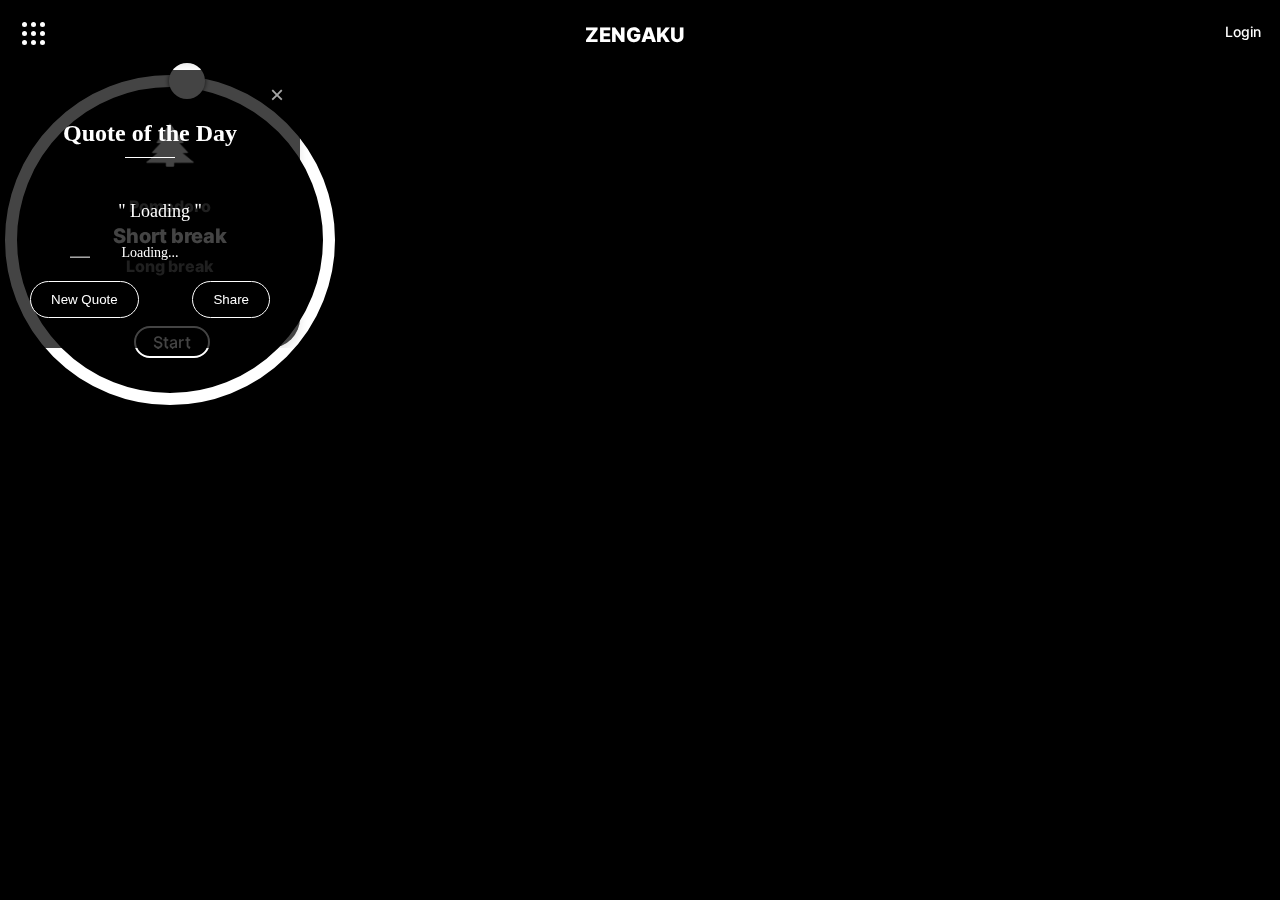
==== commit 3a465c3e: "quote, not move" ====
--- a/src/main/webapp/index.html
+++ b/src/main/webapp/index.html
@@ -173,9 +173,9 @@
             <img class = "item-image" id = "sound-board-feature" title = "Sound board" src="assets/resources/img/sound-board-icon-black.svg">
             <p class = "item-text">Sound board</p>
         </div>
-        <div class = "menu-item">
-            <img class = "item-image" src="assets/resources/img/timer-icon-black.svg">
-            <p class = "item-text">item</p>
+        <div class = "menu-item" id="quote-config-feature">
+            <img class = "item-image" title="Quote" src="assets/resources/img/timer-icon-black.svg">
+            <p class = "item-text">Quote</p>
         </div>
         <div class = "menu-item">
             <img class = "item-image" src="assets/resources/img/timer-icon-black.svg">
@@ -260,7 +260,7 @@
     <!-- ------------------------ -->
     <!-- ------------------------ -->
     <!-- ------------------------ -->
-    <div class = "content-item background-config-container" id = "background-config">
+    <div class = "content-item background-config-container auto-moving" id = "background-config">
         <div class = "content-item-title background-config-title">
             <div>
                 <span>Background Configuration</span>
@@ -348,7 +348,7 @@
     <!-- ------------------------ -->
     <!-- ------------------------ -->
     <!-- ------------------------ -->
-    <div class = "content-item sound-config-container" id = "sound-config">
+    <div class = "content-item sound-config-container auto-moving" id = "sound-config">
         <div class = "content-item-title background-config-title">
             <div>
                 <span>Sound Configuration</span>
@@ -503,10 +503,10 @@
         </div>
     </div>
 
-    <div id = "timer-container">
+    <div class = "auto-moving" id = "timer-container">
         <div id = "timer-background"></div>
-        <div id = "timer-circle"></div>
-        <div id = "timer-ring"></div>
+        
+        <div id = "timer-ring"><div id = "timer-circle"></div></div>
         <img id = "timer-logo" src="assets/resources/img/tree-icon.png">
         <div id = "timer-choice-container">
             <p class = "timer-choice-item" id = "timer-choice-pomodoro" value = "0">Pomodoro</p>
@@ -563,14 +563,16 @@
     <!-- ------------------------ -->
     <!-- ------------------------ -->
     <!-- ------------------------ -->
-
-<div class="quote-box">
-    <h2>Quote of the day</h2>
-    <blockquote id="quote">Loading</blockquote>
-    <span id="author">Loading...</span>
-    <div>
-        <button>New Quote</button>
-        <button>Share</button>
+<div class="all-quote-box">
+    <div class="quote-box">
+        <button class="close-btn">&times;</button>
+        <h2>Quote of the Day</h2>
+        <blockquote id="quote">Loading</blockquote>
+        <span id="author">Loading...</span>
+        <div class="buttons">
+            <button onclick="getQuote(api_url)" id="new-quote">New Quote</button>
+            <button id="share-quote">Share</button>
+        </div>
     </div>
 </div>
 
--- a/src/main/webapp/assets/css/indexFeature.css
+++ b/src/main/webapp/assets/css/indexFeature.css
@@ -630,16 +630,18 @@
 
 
 #timer-background {
-    background-color: rgba(0, 0, 0, 0.688);
+    background-color: rgba(0, 0, 0, 0.664);
     position: absolute;
     width: 85vw;
     height: 85vw;
-    border-radius: 15vw;
-    -webkit-filter: blur(6vw);
-    -moz-filter: blur(5px);
-    -o-filter: blur(5px);
-    -ms-filter: blur(5px);
-    filter: blur(90%); 
+    max-width: 340px;
+    max-height: 340px;
+    border-radius: min(15vw,60px);
+    -webkit-filter: blur(min(5vw,20px));
+    -moz-filter: blur(min(5vw,20px));
+    -o-filter: blur(min(5vw,20px));
+    -ms-filter: blur(min(5vw,20px));
+    filter: blur(min(5vw,20px)); 
     z-index: 1;
 }
 
@@ -647,9 +649,13 @@
     position: absolute;
     width: 9vw;
     height: 9vw;
+    max-width: 36px;
+    max-height: 36px;
+
     border-radius: 100%;
-    left: calc((85vw - 9vw)/2);
-    top: -1.5vw;
+    left: min(calc((85vw* 90 / 100 - 9vw)/2),152px);
+    /* top: max(-1.5vw,-6px); */
+    top: max(-6vw,-24px);
     background-color: rgb(255, 255, 255);
     box-shadow: 0 0 5px 0px rgba(0, 0, 0, 0.753);
     z-index: 3;
@@ -659,10 +665,12 @@
     position: absolute;
     width: calc(85vw * 90 / 100);
     height: calc(85vw * 90 / 100);
-    left: calc(85vw * 10 / 100 / 2 - 3vw);
-    top: calc(85vw * 10 / 100 / 2 - 3vw);
+    max-width: 306px;
+    max-height: 306px;
+    left: min(calc(85vw * 10 / 100 / 2 - 3vw),5px);
+    top: min(calc(85vw * 10 / 100 / 2 - 3vw),5px);
     border-radius: 100%;
-    border: 3vw solid white;
+    border: min(3vw,12px) solid white;
     z-index: 2;
 }
 
@@ -670,8 +678,22 @@
     position: absolute;
     height: 13vw;
     width: 13vw;
-    left: calc((85vw - 13vw) / 2);
-    top: calc(85vw * 15 / 100);
+    max-width: 52px;
+    max-height: 52px;
+    left: min(calc((85vw - 13vw) / 2),144px);
+    top: min(calc(85vw * 15 / 100),51px);
+    z-index: 2;
+    transition: .5s ease-in-out;
+}
+
+#timer-logo-actived {
+    position: absolute;
+    height: 8.2vw;
+    width: 8.2vw;
+    max-width: 32.8px;
+    max-height: 32.8px;
+    left: min(calc((85vw - 8.2vw) / 2),153.6px);
+    top: min(calc(85vw* 13 / 100),44.2px);
     z-index: 2;
     transition: .5s ease-in-out;
 }
@@ -687,13 +709,15 @@
     text-align: center;
     font-family: Inter;
     font-weight: bold;
-    font-size: 4vw;
+    font-size: min(4vw,16px);
     width: 85vw;  
     height: 85vw;
+    max-width: 340px;
+    max-height: 340px;
 }
 
 #timer-choice-container p{
-    margin: 0 0 2vw 0;
+    margin: 0 0 min(2vw,8px) 0;
     transition: ease-in-out .4s;
 }
 
@@ -707,7 +731,7 @@
 
 .timer-choice-selected { 
     color: white;
-    font-size: 5vw;
+    font-size: min(5vw,20px);
     /* margin-top: 2vw; */
     /* margin-bottom: 2vw; */
 }
@@ -716,18 +740,22 @@
     position: absolute;
     z-index: 2;
     width: 18vw;
-    border: solid 0.5vw white;
     height: 7vw;
+    max-width: 72.117px;
+    max-height: 28px;
+    border: solid min(0.5vw,2px) white;
+    
     border-radius: 3.5vw;
-    left: calc((85vw - 18vw) / 2 - 0.5px);
-    top: calc(85vw * 75 / 100);
+    left: min(calc((85vw - 18vw) / 2 - 0.5px),133.744px);
+
+    top: min(calc(85vw * 75 / 100),255.678px);
     font-family: Inter;
     color: white;
     display: flex;
     justify-content: center;
     align-items: center;
     text-align: center;
-    font-size: 4vw;
+    font-size: min(4vw,16px);
     transition: all 1s;
 }
 
@@ -735,7 +763,8 @@
     cursor: pointer;
     animation: glowAnimation ease-in-out 10s 0s infinite;
     width: 20vw;
-    left: calc((85vw - 20vw) / 2 - 0.5px);
+    max-width: 80px;
+    left: min(calc((85vw - 20vw) / 2 - 0.5px),129.5px); 
 }
 
 #timer-count-container {
@@ -746,6 +775,8 @@
     z-index: 2;
     width: 85vw;  
     height: 85vw;
+    max-width: 340px;
+    max-height: 340px;
 }
 
 #timer-count-container #timer-count-text {
@@ -753,7 +784,20 @@
     text-align: center;
     font-family: Inter;
     font-weight: bold;
-    font-size: 14vw;
+    font-size: min(14vw,56px);
+}
+
+.move-around-animation{
+    animation: circle 5s infinite linear; 
+}
+@keyframes circle {
+    from { transform:rotate(0deg); }
+    to { transform:rotate(360deg); }
+}
+
+@keyframes inner-circle {
+    from { transform:rotate(0deg); }
+    to { transform:rotate(-360deg); }
 }
 
 @keyframes glowAnimation {
@@ -791,94 +835,118 @@
 }
 
 /* quote*/
-.quote-box{
-    background: rgba(0, 0, 0, 0.676);
-    color: aliceblue;
-    position: absolute;
-    top: 50%;
-    left: 50%;
-    width: 270px;
-    transform: translate(-50%, -50%);
-    padding: 40px;
-    border-radius: 10px;
+.all-quote-box {
+    background: rgba(0, 0, 0, 0.591);
+    width: 300px;
+    display: flex;
+    justify-content: center;
+    align-items: center;
+    margin: 0;
+    border-radius: 30px;
+}
+
+.quote-box {
+    background:  rgba(0, 0, 0, 0.347);
+    color: #fff;
+    width: 300px;
+    padding: 30px;
+    border-radius: 30px;
+    box-shadow: 0 4px 8px rgba(0, 0, 0, 0.1);
     text-align: center;
-    box-shadow: 0 10px 20px 0 black;
-}
-
-.quote-box h2{
     position: relative;
-    font-size: 32px;
-    margin-bottom: 10px;
-}
-
-.quote-box h2::after{
+}
+.close-btn {
+    position: absolute;
+    top: 10px;
+    right: 10px;
+    background: transparent;
+    border: none;
+    font-size: 24px;
+    cursor: pointer;
+    color: #ffffffa6;
+}
+
+.close-btn:hover {
+    color: #fff;
+}
+
+.quote-box h2 {
+    font-size: 24px;
+    margin-bottom: 40px;
+    color: #fff;
+}
+
+.quote-box h2::after {
     content: '';
-    width: 72px;
-    height: 3px;
-    border-radius: 3px;
-    background: black; /* Corrected the RGB value */
-    position: absolute;
-    bottom: -10px;
-    left: 50%;
-    transform: translateX(-50%);
-}
-
-.quote-box blockquote{
-    font-size: 26px;
-    min-height: 110px;
+    display: block;
+    width: 50px;
+    height: 1px;
+    background: #fff;
+    margin: 10px auto 0;
+}
+
+.quote-box blockquote {
+    font-size: 18px;
+    line-height: 1.5;
+    margin: 20px 0;
+    position: relative;
+    padding-left: 20px;
 }
 
 .quote-box blockquote::before, .quote-box blockquote::after{
-    content: '"';
-}
-
-.quote-box span{
+    content: ' " ';
+}
+
+.quote-box span {
     display: block;
     margin-top: 10px;
-    float: right;
+    font-size: 14px;
+    color: #fff;
     position: relative;
-}
-
-.quote-box span::before{
+
+}
+.quote-box span::after{
     content: '';
     width: 20px;
-    height: 2px;
-    background: rgb(222, 213, 213);
-    position: absolute;
-    top: 50%;
-    left: -30px;
-}
-
-.quote-box div{
-    width: 100%;
-    margin-top: 50px;
-    display: flex;
-    justify-content: center;
-}
-
-.quote-box button{
-    background: rgb(41, 242, 118);
+    height: 1px;
+    background: #fff;
+    position: absolute;
+    top: 80%;
+    left: 40px;
+    transform: translateY(-136%);
+}
+.buttons {
+    margin-top: 20px;
+    display: flex;
+    justify-content: space-between;
+}
+
+.buttons button {
+    background: rgba(0, 0, 0, 0);
     color: #fff;
+    border: none;
     border-radius: 25px;
-    border: 1px solid black;
-    width: 100px;
-    height: 40px;
-    display: flex;
-    align-items: center;
-    justify-content: center;
-    margin: 5px;
+    padding: 10px 20px;
     cursor: pointer;
-}
-
-/* .quote-box button img{
-    width: 15px;
-    margin-right: 8px;
-} */
-
-.quote-box button:nth-child(2){
+    transition: background 0.3s ease;
+    border: 1px solid #fff;
+}
+
+.buttons button:hover {
+    background: black;
+}
+
+.buttons button:nth-child(2) {
     background: transparent;
-    color: #white;
-}
+    border: 1px solid #fff;
+    color: #fff;
+}
+
+.buttons button:nth-child(2):hover {
+    background: black;
+    color: #fff;
+}
+
 
 
 
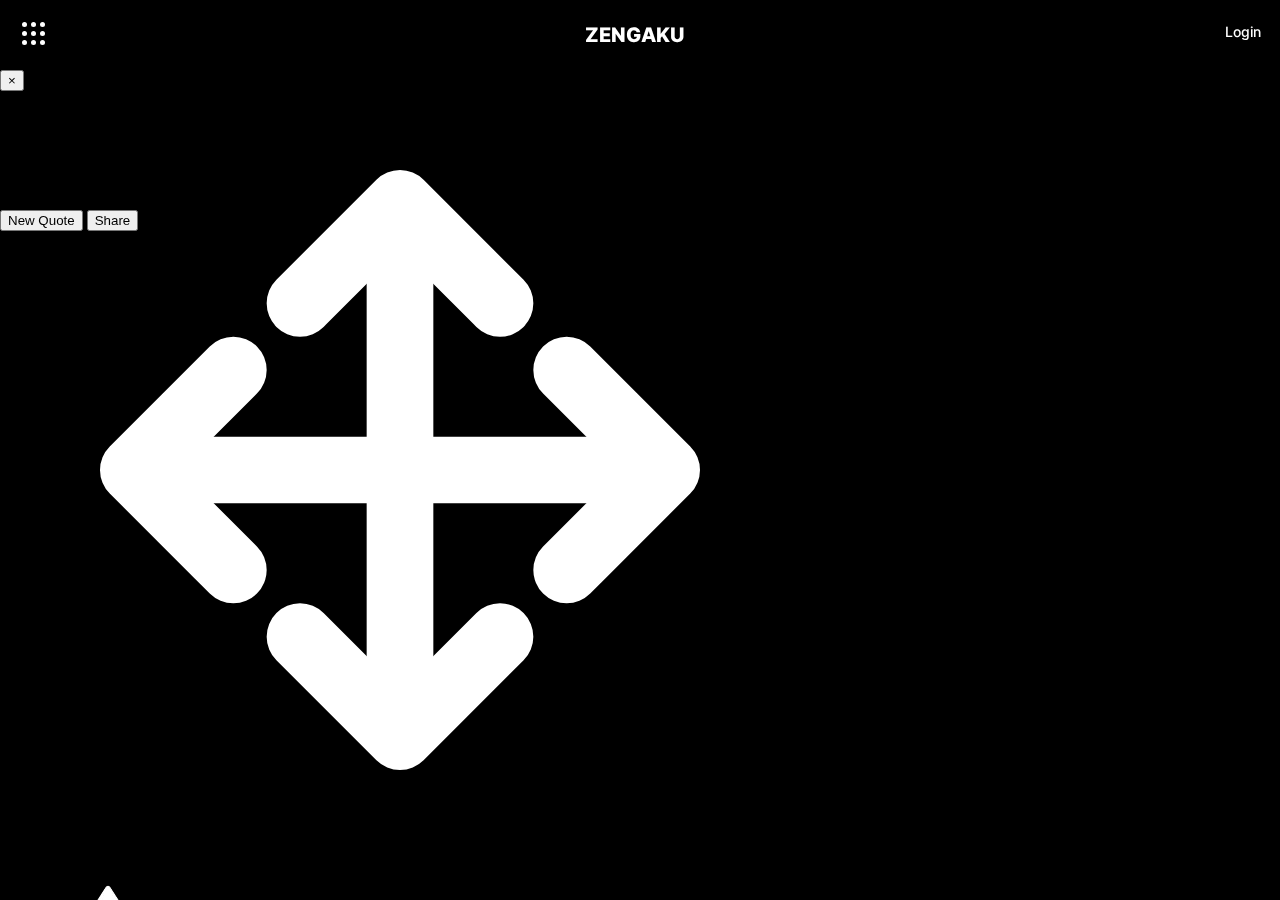
==== commit 44d6dfde: "quote, not move" ====
--- a/src/main/webapp/index.html
+++ b/src/main/webapp/index.html
@@ -505,10 +505,13 @@
 
     <div class = "auto-moving" id = "timer-container">
         <div id = "timer-background"></div>
-        
+        <div id = "timer-move-area">
+            <img id = "timer-move-area-img" src="assets/resources/img/moving-icon-white.svg">
+        </div>
         <div id = "timer-ring"><div id = "timer-circle"></div></div>
-        <img id = "timer-logo" src="assets/resources/img/tree-icon.png">
+        <img class = "timer-logo" id = "timer-logo" src="assets/resources/img/tree-icon.png">
         <div id = "timer-choice-container">
+            <p id = "break-label" value = "-1" style="display: none;">BREAK</p>
             <p class = "timer-choice-item" id = "timer-choice-pomodoro" value = "0">Pomodoro</p>
             <p class = "timer-choice-item timer-choice-selected" id = "timer-choice-shortbreak" value = "1">Short break</p>
             <p class = "timer-choice-item" id = "timer-choice-longbreak" value = "2">Long break</p>
@@ -516,8 +519,23 @@
         <div id = "timer-count-container">
             <p id = "timer-count-text">60:60:60</p>
         </div>
-        <div id = "timer-start-button">
+        <div id = "timer-end-container" style="display: none;">
+            <p id = "timer-end-label" style="display: none;">END</p>
+        </div>
+        <div class = "timer-button" id = "timer-start-button">
             <p>Start</p>
+        </div>
+        <div class = "timer-button" id = "timer-pause-button" style="display: none;">
+            <p>Pause</p>
+        </div>
+        <div class = "timer-button" id = "timer-skip-button" style="display: none;">
+            <p>Skip</p>
+        </div>
+        <div class = "timer-button" id = "timer-stop-button" style="display: none;">
+            <p>Stop</p>
+        </div>
+        <div class = "timer-button" id = "timer-continue-button" style="display: none;">
+            <p>Continue</p>
         </div>
     </div>
 
--- a/src/main/webapp/assets/css/indexFeature.css
+++ b/src/main/webapp/assets/css/indexFeature.css
@@ -618,8 +618,62 @@
 ──────────────────────────────────────────────────────────
 */
 
+<<<<<<< HEAD
 #timer-container {
     position: relative;
+=======
+#timer-move-area{
+    position: absolute;
+    width: calc(85vw/4);
+    height: calc(85vw/4);
+    max-height: 85px;
+    max-width: 85px;
+    z-index: 3;
+    display: flex;
+    justify-content: left;
+    padding-left: min(3vw,12px);
+    padding-top: min(3vw,12px);
+}
+
+#timer-move-area img {
+    width: 8vw;
+    height: 8vw;
+    max-width: 32px;
+    max-height: 32px;
+    transition: all .5s;
+    animation: hideMovingAreaAnimation .5s forwards;
+}
+
+#timer-move-area:hover #timer-move-area-img {
+    display: block;
+    animation: movingAreaAnimation .5s forwards;
+}
+
+@keyframes movingAreaAnimation {
+    0% {
+        width: 0vw;
+        height: 0vw;
+    }
+    100%{
+        width: 8vw;
+        height: 8vw;
+    }
+}
+
+@keyframes hideMovingAreaAnimation {
+    0% {
+        width: 8vw;
+        height: 8vw;
+    }
+    100%{
+        width: 0vw;
+        height: 0vw;
+    }
+}
+
+#timer-container {
+    position: absolute;
+>>>>>>> 127ea37b58ad92b45c333b5711aef47697142a16
     width: 85vw;
     height: 85vw;
     max-width: 306px;
@@ -653,7 +707,7 @@
     max-height: 36px;
 
     border-radius: 100%;
-    left: min(calc((85vw* 90 / 100 - 9vw)/2),152px);
+    left: min(calc((85vw* 90 / 100 - 9vw)/2),135px);
     /* top: max(-1.5vw,-6px); */
     top: max(-6vw,-24px);
     background-color: rgb(255, 255, 255);
@@ -696,6 +750,22 @@
     top: min(calc(85vw* 13 / 100),44.2px);
     z-index: 2;
     transition: .5s ease-in-out;
+}
+
+#timer-logo-ended {
+    position: absolute;
+    height: 40vw;
+    width: 40vw;
+    max-width: 160px;
+    max-height: 160px;
+    left: min(calc((85vw - 40vw) / 2),90px);
+    top: min(calc(85vw* 16 / 100),54.4px);
+    z-index: 2;
+    transition: 1s ease-in-out;
+}
+
+#timer-count-text{
+    transition: .2s ease-in-out;
 }
 
 #timer-choice-container {
@@ -715,6 +785,24 @@
     max-width: 340px;
     max-height: 340px;
 }
+#timer-end-container {
+    position: absolute;
+    display: flex;
+    flex-direction: column;
+    align-items: center;
+    justify-content: center;
+    color: rgb(255, 255, 255);
+    z-index: 2;
+    text-align: center;
+    font-family: Inter;
+    font-weight: bold;
+    font-size: min(15vw,60px);
+    width: 85vw;  
+    height: 30vw;
+    top: min(50vw,200px);
+    max-width: 340px;
+    max-height: 120px;
+}
 
 #timer-choice-container p{
     margin: 0 0 min(2vw,8px) 0;
@@ -736,7 +824,12 @@
     /* margin-bottom: 2vw; */
 }
 
-#timer-start-button {
+#break-label{
+    color: white;
+    font-size: min(5vw,20px);
+}
+
+.timer-button {
     position: absolute;
     z-index: 2;
     width: 18vw;
@@ -759,7 +852,18 @@
     transition: all 1s;
 }
 
-#timer-start-button:hover {
+#timer-continue-button {
+    /* left: min(calc((85vw - 18vw) / 2 - 9vw - 0.5px),133.744px); */
+    left: min(calc((85vw - 18vw) / 2 - 11vw - 0.5px),89.5px);
+}
+#timer-stop-button {
+    /* left: min(calc((85vw - 18vw) / 2 + 9vw - 0.5px),133.744px); */
+    /* left: calc((85vw - 18vw) / 2 + 11vw - 0.5px); */
+    left: min(calc((85vw - 18vw) / 2 + 11vw - 0.5px),177.5px);
+    /* left: min(calc((85vw - 18vw) / 2 + 8vw - 0.5px),169.5px); */
+}
+
+.timer-button:hover {
     cursor: pointer;
     animation: glowAnimation ease-in-out 10s 0s infinite;
     width: 20vw;
@@ -830,7 +934,7 @@
     }
 }
 
-#timer-start-button p {
+.timer-button p {
     margin: 0;
 }
 
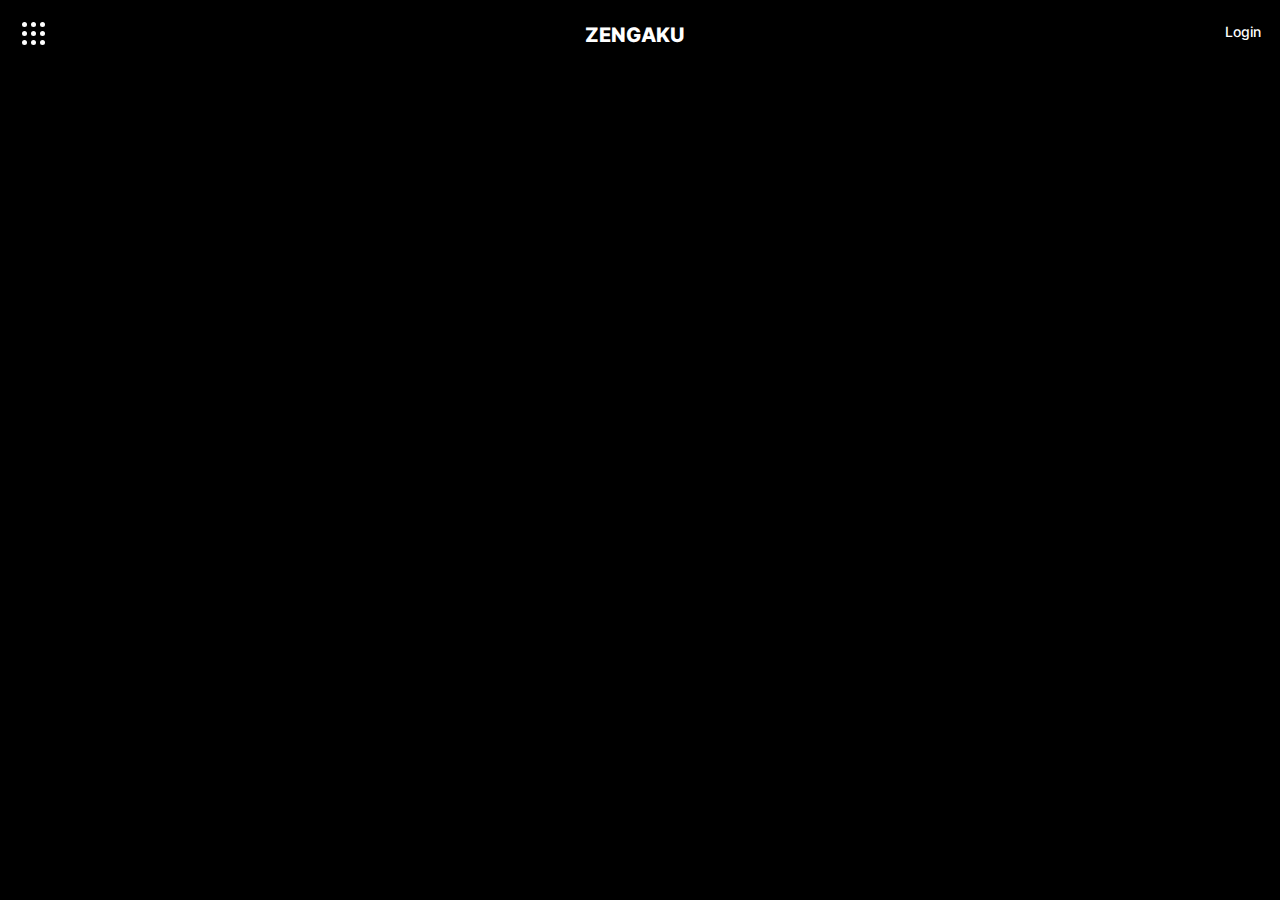
==== commit 8861ef9b: "Convert HTML to js" ====
--- a/src/main/webapp/index.html
+++ b/src/main/webapp/index.html
@@ -1,15 +1,39 @@
-    <!-- <%@ page language="java" contentType="text/html; charset=UTF-8" pageEncoding="UTF-8"%> -->
+<!-- <%--<%@ page language="java" contentType="text/html; charset=UTF-8" pageEncoding="UTF-8"%>--%> -->
 
 <!DOCTYPE html>
 <html>
 
 <head>
     <title>ZenGaku</title>
-    <link rel="stylesheet" href="assets/css/index.css">
-    <link rel="stylesheet" href="assets/css/indexFeature.css">
+    
+    <!-- Import by developer-->
+    <link rel="stylesheet" href="assets/css/home/font.css">
+    <link rel="stylesheet" href="assets/css/home/page.css">
+    <link rel="stylesheet" href="assets/css/home/loading.css">
+    <link rel="stylesheet" href="assets/css/home/authMenu.css">
+    <link rel="stylesheet" href="assets/css/home/menu.css">
+    <link rel="stylesheet" href="assets/css/home/navigationBar.css">
+    <link rel="stylesheet" href="assets/css/home/notificationPanel.css">
+
+    <link rel="stylesheet" href="assets/css/home/module/backgroundConfiguration.css">
+    <link rel="stylesheet" href="assets/css/home/module/calculator.css">
+    <link rel="stylesheet" href="assets/css/home/module/module.css">
+    <link rel="stylesheet" href="assets/css/home/module/quotes.css">
+    <link rel="stylesheet" href="assets/css/home/module/soundConfiguration.css">
+    <link rel="stylesheet" href="assets/css/home/module/timer.css">
+    <link rel="stylesheet" href="assets/css/home/module/videoBackground.css">
+    <link rel="stylesheet" href="assets/css/home/module/zengakuAssistant.css">
+    <link rel="stylesheet" href="assets/css/home/module/todoList.css">
+    <!-- End Import by developer -->
+
+    <!-- Disable by developer -->
+    <!-- <link rel="stylesheet" href="assets/css/index.css"> --> 
+    <!-- <link rel="stylesheet" href="assets/css/indexFeature.css"> -->
+    <!-- End Disable by developer -->
+
     <meta charset="UTF-8">
     <meta name="viewport" content="width=device-width, initial-scale=1.0">
-    <link rel="shortcut icon" type="image/x-icon" href="#" />
+    <link rel="icon" type="image/svg" href="assets/resources/img/zengaku_logo.svg">
 </head>
 
 <body>
@@ -21,204 +45,7 @@
     <span>ZENGAKU</span>
 </div>
 
-
-<div class = "auth-menu" id = "forget-menu" style = "display: none;">
-    <div class="close-button">
-        <div class="close-line-container">
-            <div class="close-line close-left-line"></div>
-            <div class="close-line close-right-line"></div>
-        </div>
-    </div>
-    <div id="forget-password-name" class="auth-logo-name">
-        <p>Forget Password</p>
-    </div>
-    <!-- Quên mật khẩu: Nhập Mail-->
-    <form method = "post" action="recover" class = "auth-input" id = "recovery-email-auth"
-          style="display: flex;">
-        <input class="auth-text-field" id="recovery-email-input" name="userRecoveryEmail" type="email"
-               placeholder="Type your recovery email address">
-        <button class="auth-button" id="Confirm">Confirm</button>
-    </form>
-    <div class="register-paragraph" id = "recovery-notify-text" style="display: none;">
-        <p>We sent a reset password link to ${sessionScope.userRecoveryEmail}</p>
-        <br>
-    </div>
-    <div class="register-paragraph" id = "changed-password-notify-text" style="display: none;">
-        <p>You changed your password successfully!</p>
-        <br>
-    </div>
-</div>
-
-<div class="auth-menu" id="register-menu" style="display: none;">
-    <div class="close-button">
-        <div class="close-line-container">
-            <div class="close-line close-left-line"></div>
-            <div class="close-line close-right-line"></div>
-        </div>
-    </div>
-    <div id="step">
-        <div class = "step-box step-box-processing" id="step_1">
-            <div class="step-circle "></div>
-            <p>Account</p>
-        </div>
-        <div  class = "step-box" id="step_2">
-            <div class="step-circle "></div>
-            <p>Verification</p>
-        </div>
-        <div  class = "step-box" id="step_3">
-            <div class="step-circle "></div>
-            <p>Information</p>
-        </div>
-    </div>
-    <div id="register-login-name" class="auth-logo-name">
-        <p>Register</p>
-    </div>
-    <form method="post" action="register_account" class="auth-input" id="register-input"  style="display: flex;">
-        <input class="auth-text-field" id="register-username-input" name="userName" type="text"
-               placeholder="Username">
-        <input class="auth-text-field" id="register-password-input" name="userPassword" type="password"
-               placeholder="Type your strong password">
-        <input class="auth-text-field" id="repeat-register-password-input" name="repeatUserPassword" type="password"
-               placeholder="Repeat your strong password">
-        <input class="auth-text-field" id="register-email-input" name="userEmail" type="email"
-               placeholder="Type your email address">
-        <button class="auth-button" id="_register-button">Register</button>
-        <div class="other-button">
-            <p id="have-account-button">Hey, I have an account.</p>
-        </div>
-    </form>
-
-    <form method="post" action="register_verification" class="auth-input" id="register-verification"
-          style="display: none;">
-        <div class="register-paragraph">
-            <p>We sent an email containing code to ${sessionScope.userEmail}</p>
-            <br>
-        </div>
-        <input class="auth-text-field" id="verification-code" name="verificationCode"
-               onKeyPress="if(this.value.length==6) return false;" placeholder="Code - 6 digits" required>
-        <button class="auth-button" id="_verify-button">Verify</button>
-    </form>
-
-     <form method="post" action="information_creation" class="auth-input" id="information-creation"
-          style="display: none;">
-        <input class="auth-text-field" id="last-name-input" name="userLastName" type="text"
-               placeholder="Type your last name">
-        <input class="auth-text-field" id="first-name-input" name="userFirstName" type="text"
-               placeholder="Type your first name">
-        <input class="auth-text-field" id="birthday-input" name="userBirthday" type="date"
-               placeholder="Repeat your strong password">
-        <button class="auth-button" id="create-account">Create</button>
-    </form>
-
-    <form method="post" action="return-normal-page" class="auth-input" id="created-successfully-form"
-          style="display: none;">
-        <div class="register-paragraph" id = "created-notify-text">
-            <p>You created ZenGaku account successfully! Please return login page to login.</p>
-            <br>
-        </div>
-        <button class="auth-button" id="return-normal-page-button">Return</button>
-    </form>
-
-</div>
-
-
-<div id="login-menu" class="auth-menu" style="display: none;">
-    <div class="close-button">
-        <div class="close-line-container">
-            <div class="close-line close-left-line"></div>
-            <div class="close-line close-right-line"></div>
-        </div>
-    </div>
-<!-- <%--    <div id = "login-image">--%>
-<%--        <img src="#">--%>
-<%--    </div>--%> -->
-    <div id="login-logo-name" class="auth-logo-name">
-        <p>Login</p>
-    </div>
-    <form method="post" action="login" id="login-input" class="auth-input">
-        <div class = "failed-notify-element" style="display: none">
-            <p>Login failed. Check your username or password again.</p>
-        </div>
-        <input class="auth-text-field" id="login-username-input" name="userName" type="text" placeholder="Username">
-        <input class="auth-text-field" id="login-password-input" name="userPassword" type="password"
-               placeholder="Password">
-        <div id="login-button-container">
-            <button class="auth-button" id="_login-button">Login</button>
-            <div class="other-button">
-                <p id="register-button">I don't have account.</p>
-                <p id="forget-button">I forgot my password.</p>
-            </div>
-        </div>
-    </form>
-</div>
-
-
-<div id="opened-bg-content" style="display: none;">
-    <div id = "menu">
-        <a href="laicos.jsp">
-            <div class = "menu-item">
-                <img class = "item-image" title="Social media" src="assets/resources/img/social-icon-black.svg">
-                <p class = "item-text">Social</p>
-            </div>
-        </a>
-        <div class = "menu-item" id="timer-confif-feature">
-            <img class = "item-image" title = "Timer" src="assets/resources/img/timer-icon-black.svg">
-            <p class = "item-text">Time</p>
-        </div>
-        <div class = "menu-item" id = "background-config-feature">
-            <img class = "item-image" title="Background Configuration" alt = "Background Configuration" src="assets/resources/img/background-configuration-icon-black.svg">
-            <p class = "item-text">Background</p>
-        </div>
-        <div class = "menu-item">
-            <img class = "item-image" id = "sound-board-feature" title = "Sound board" src="assets/resources/img/sound-board-icon-black.svg">
-            <p class = "item-text">Sound board</p>
-        </div>
-        <div class = "menu-item" id="quote-config-feature">
-            <img class = "item-image" title="Quote" src="assets/resources/img/timer-icon-black.svg">
-            <p class = "item-text">Quote</p>
-        </div>
-        <div class = "menu-item">
-            <img class = "item-image" src="assets/resources/img/timer-icon-black.svg">
-            <p class = "item-text">item</p>
-        </div>
-        <div class = "menu-item">
-            <img class = "item-image" src="assets/resources/img/timer-icon-black.svg">
-            <p class = "item-text">item</p>
-        </div>
-        <div class = "menu-item">
-            <img class = "item-image" src="assets/resources/img/timer-icon-black.svg">
-            <p class = "item-text">item</p>
-        </div>
-        <div class = "menu-item">
-            <img class = "item-image" src="assets/resources/img/timer-icon-black.svg">
-            <p class = "item-text">item</p>
-        </div>
-        <div class = "menu-item">
-            <img class = "item-image" src="assets/resources/img/timer-icon-black.svg">
-            <p class = "item-text">item</p>
-        </div>
-        <div class = "menu-item">
-            <img class = "item-image" src="assets/resources/img/timer-icon-black.svg">
-            <p class = "item-text">item</p>
-        </div>
-        <div class = "menu-item">
-            <img class = "item-image" src="assets/resources/img/timer-icon-black.svg">
-            <p class = "item-text">item</p>
-        </div>
-        <div class = "menu-item">
-            <img class = "item-image" src="assets/resources/img/timer-icon-black.svg">
-            <p class = "item-text">item</p>
-        </div>
-        <div class = "menu-item">
-            <img class = "item-image" src="#">
-            <p class = "item-text">item</p>
-        </div>
-        <div class = "menu-item">
-            <img class = "item-image" src="#">
-            <p class = "item-text">item</p>
-        </div>
-    </div>
-</div>
+<div id = "notify-panel" style="display: none;"></div>
 
 
 
@@ -252,304 +79,25 @@
 </nav>
 
 <div class = "content">
-    <!-- ------------------------ -->
-    <!-- ------------------------ -->
-    <!-- ------------------------ -->
-    <!-- ------------------------ -->
-    <!-- Background configuration -->
-    <!-- ------------------------ -->
-    <!-- ------------------------ -->
-    <!-- ------------------------ -->
-    <div class = "content-item background-config-container auto-moving" id = "background-config">
-        <div class = "content-item-title background-config-title">
-            <div>
-                <span>Background Configuration</span>
-            </div>
-        </div>
-        <div class = "config-line"></div>
-        
-        <div class = "content-container">
-            <div class = "config-add-button-container">
-                <img class = "config-add-button background-config-add-button"
-                 id = "bgcf-bt" src = "assets/resources/img/more-button-white.svg">
-            </div>
-            <div class = "config-line"></div>
-            <div class = "background-config-add-content" style="display: none;">
-                <div class = "background-config-type-box">
-                    <input class = "auth-text-field background-config-field background-config-name-field" placeholder="Type background name">
-                    <input class = "auth-text-field background-config-field background-config-text-field" placeholder="Paste your image/youtube's video link here">
-                    <button class = "auth-button background-config-add-link-button">Add</button>
-                </div>
-            </div>
-            <div class = "choice-container background-choice">
-                <ul>
-                    <li class = "background-config-item" value="https://images.pexels.com/photos/1525041/pexels-photo-1525041.jpeg?cs=srgb&dl=pexels-francesco-ungaro-1525041.jpg&fm=jpg">
-                        <p>🗻 Moutaint and lake</p>
-                    </li>
-                    <li class = "background-config-item" value="https://asset.gecdesigns.com/img/wallpapers/beautiful-fantasy-wallpaper-ultra-hd-wallpaper-4k-sr10012418-1706506236698-cover.webp">
-                        <p>🌗 Moon and Sun</p>
-                    </li>
-                    <li class = "background-config-item" value="https://pbs.twimg.com/media/Fxto7UTXgAEtKVC.jpg:large">
-                        <p>🌃 The sky night</p>
-                    </li>
-                    <li class = "background-config-item" value="https://images.pexels.com/photos/3791466/pexels-photo-3791466.jpeg">
-                        <p>🤵 Danger person</p>
-                    </li>
-                    <li class = "background-config-item" value="https://images.pexels.com/photos/1402787/pexels-photo-1402787.jpeg?auto=compress&cs=tinysrgb&w=1260&h=750&dpr=2">
-                        <p>🚓 Old car</p>
-                    </li>
-                    <li class = "background-config-item" value="https://images.pexels.com/photos/1485894/pexels-photo-1485894.jpeg?auto=compress&cs=tinysrgb&w=1260&h=750&dpr=2">
-                        <p>🌉 The bridge</p>
-                    </li>
-                    <li class = "background-config-item" value="https://images.pexels.com/photos/807598/pexels-photo-807598.jpeg?auto=compress&cs=tinysrgb&w=1260&h=750&dpr=2">
-                        <p>🌿 Leaves</p>
-                    </li>
-                    <li class = "background-config-item video" value="https://www.youtube.com/embed/UZ9uyQI3pF0">
-                        <p>🌻 Flowers</p>
-                    </li>
-                    <li class = "background-config-item video" value="https://www.youtube.com/embed/SVDooWT60Ho">
-                        <p>🧑‍🤝‍🧑 Study with BTS</p>
-                    </li>
-                    <li class = "background-config-item video" value="https://www.youtube.com/embed/2XK0zoPWdi4">
-                        <p>☕ Study in coffee shop</p>
-                    </li>
-                    <li class = "background-config-item video" value="https://www.youtube.com/embed/0nTO4zSEpOs">
-                        <p>🚶‍♀️ Night Walk in Tokyo Shibuya</p>
-                    </li>
-                    <li class = "background-config-item video" value="https://www.youtube.com/embed/F8MN0o6RS9o">
-                        <p>🚶‍♀️ Snowfall in Times Square, NYC</p>
-                    </li>
-                    <li class = "background-config-item video" value="https://www.youtube.com/embed/AY5qcIq5u2g">
-                        <p>🚶‍♀️ FLYING OVER JAPAN</p>
-                    </li>
-                    <li class = "background-config-item video" value="https://www.youtube.com/embed/M9cJMXmQ_ZU">
-                        <p>🪟 DOWNTOWN LOS ANGELES City View day </p>
-                    </li>
+  
 
-                </ul>
-            </div>
-            <div class = "config-line"></div>
-            <div class = "content-button-container background-config-button-container">
-                <div class = "content-button-item" id = "background-config-apply-button">
-                    <span>Apply</span>
-                </div>
-                <div class = "content-button-item" id = "background-config-cancel-button">
-                    <span>Cancel</span> 
-                </div>
+    <div class="all-quote-box auto-moving" style="display: none;">
+        <div class="quote-box">
+            <button class="close-btn">&times;</button>
+            <h2>Quote of the Day</h2>
+            <blockquote id="quote">Loading</blockquote>
+            <span id="author">Loading...</span>
+            <div class="buttons">
+                <button onclick="getQuote(api_url)" id="new-quote">New Quote</button>
+                <button id="share-quote">Share</button>
             </div>
         </div>
     </div>
 
-    <!-- ------------------------ -->
-    <!-- ------------------------ -->
-    <!-- ------------------------ -->
-    <!-- ------------------------ -->
-    <!-- --Sound configuration--- -->
-    <!-- ------------------------ -->
-    <!-- ------------------------ -->
-    <!-- ------------------------ -->
-    <div class = "content-item sound-config-container auto-moving" id = "sound-config">
-        <div class = "content-item-title background-config-title">
-            <div>
-                <span>Sound Configuration</span>
-            </div>
-        </div>
-        <div class = "config-line"></div>
-       
-        <div class = "content-container" id = "sound-content-container">
-            <div class = "config-add-button-container">
-                <img class = "config-add-button" id = "sound-add-button" src = "assets/resources/img/more-button-white.svg">
-            </div>
-            <div class = "config-line"></div>
-            <div class = "sound-add-container" id = "sound-add-container" style="display: none">
-                <input class = "auth-text-field sound-add-input" id = "audio-name-sound-input" placeholder="Type Audio name">
-                <input class = "auth-text-field sound-add-input" id = "icon-link-sound-input" placeholder="Paste your icon link (suggest white svg icon)">
-                <input class = "auth-text-field sound-add-input" id = "audio-link-sound-input" placeholder="Paste your audio link">
-                <button class = "auth-button" id = "sound-add-container-button">Add</button>
-            </div>
-            <div class = "choice-container" id = "sound-config-item-container">
-                <ul>
-                    <li class = "sound-config-item" value ="assets/resources/audio/ChillWind.mp3">
-                        <div class ="sound-config-item-top">
-                            <img src="assets/resources/img/defaultAudioImg/wind.svg">
-                            <p>Chill wind</p>
-                            <label class = "custom-check-box-container">
-                                <input type="checkbox" class = "sound-item-check-box">
-                            </label>
-                        </div>
-                        <div class = "sound-config-item-bottom">
-                            <input class = "sound-item-slider" disabled ="1" type="range" min="0" max="100" value="50">
-                            <p>50%</p>
-                        </div>
-                    </li>
-                    <li class = "sound-config-item" value ="assets/resources/audio/ColdWind.mp3">
-                        <div class ="sound-config-item-top">
-                            <img src="assets/resources/img/defaultAudioImg/wind.svg">
-                            <p>Cold wind</p>
-                            <label class = "custom-check-box-container">
-                                <input type="checkbox" class = "sound-item-check-box">
-                            </label>
-                        </div>
-                        <div class = "sound-config-item-bottom">
-                            <input class = "sound-item-slider" disabled ="1" type="range" min="0" max="100" value="50">
-                            <p>50%</p>
-                        </div>
-                    </li>
-                    <li class = "sound-config-item" value ="assets/resources/audio/OceanWave.mp3">
-                        <div class ="sound-config-item-top">
-                            <img src="assets/resources/img/defaultAudioImg/oceanwave.svg">
-                            <p>Ocean wave</p>
-                            <label class = "custom-check-box-container">
-                                <input type="checkbox" class = "sound-item-check-box">
-                            </label>
-                        </div>
-                        <div class = "sound-config-item-bottom">
-                            <input class = "sound-item-slider" disabled ="1" type="range" min="0" max="100" value="50">
-                            <p>50%</p>
-                        </div>
-                    </li>
-                    <li class = "sound-config-item" value ="assets/resources/audio/OceanWave2.mp3">
-                        <div class ="sound-config-item-top">
-                            <img src="assets/resources/img/defaultAudioImg/oceanwave.svg">
-                            <p>Ocean wave 2</p>
-                            <label class = "custom-check-box-container">
-                                <input type="checkbox" class = "sound-item-check-box">
-                            </label>
-                        </div>
-                        <div class = "sound-config-item-bottom">
-                            <input class = "sound-item-slider" disabled ="1" type="range" min="0" max="100" value="50">
-                            <p>50%</p>
-                        </div>
-                    </li>
-                    <li class = "sound-config-item" value ="assets/resources/audio/OfficeSound.mp3">
-                        <div class ="sound-config-item-top">
-                            <img src="assets/resources/img/defaultAudioImg/office.svg">
-                            <p>Office sound</p>
-                            <label class = "custom-check-box-container">
-                                <input type="checkbox" class = "sound-item-check-box">
-                            </label>
-                        </div>
-                        <div class = "sound-config-item-bottom">
-                            <input class = "sound-item-slider" disabled ="1" type="range" min="0" max="100" value="50">
-                            <p>50%</p>
-                        </div>
-                    </li>
-                    <li class = "sound-config-item" value ="assets/resources/audio/3DOfficeSound.mp3">
-                        <div class ="sound-config-item-top">
-                            <img src="assets/resources/img/defaultAudioImg/office.svg">
-                            <p>Pretty Real Office sound</p>
-                            <label class = "custom-check-box-container">
-                                <input type="checkbox" class = "sound-item-check-box">
-                            </label>
-                        </div>
-                        <div class = "sound-config-item-bottom">
-                            <input class = "sound-item-slider" disabled ="1" type="range" min="0" max="100" value="50">
-                            <p>50%</p>
-                        </div>
-                    </li>
-                    <li class = "sound-config-item" value ="assets/resources/audio/KeyboardType.mp3">
-                        <div class ="sound-config-item-top">
-                            <img src="assets/resources/img/defaultAudioImg/keyboard.svg">
-                            <p>Keyboard type</p>
-                            <label class = "custom-check-box-container">
-                                <input type="checkbox" class = "sound-item-check-box">
-                            </label>
-                        </div>
-                        <div class = "sound-config-item-bottom">
-                            <input class = "sound-item-slider" disabled ="1" type="range" min="0" max="100" value="50">
-                            <p>50%</p>
-                        </div>
-                    </li>
-                    <li class = "sound-config-item" value ="assets/resources/audio/Campfire.mp3">
-                        <div class ="sound-config-item-top">
-                            <img src="assets/resources/img/defaultAudioImg/campfire.svg">
-                            <p>Campfire</p>
-                            <label class = "custom-check-box-container">
-                                <input type="checkbox" class = "sound-item-check-box">
-                            </label>
-                        </div>
-                        <div class = "sound-config-item-bottom">
-                            <input class = "sound-item-slider" disabled ="1" type="range" min="0" max="100" value="50">
-                            <p>50%</p>
-                        </div>
-                    </li>
-                    <li class = "sound-config-item" value ="assets/resources/audio/OfficeSound.mp3">
-                        <div class ="sound-config-item-top">
-                            <img src="#">
-                            <p>Item name 2</p>
-                            <label class = "custom-check-box-container">
-                                <input type="checkbox" class = "sound-item-check-box">
-                            </label>
-                        </div>
-                        <div class = "sound-config-item-bottom">
-                            <input class = "sound-item-slider" disabled ="1" type="range" min="0" max="100" value="50">
-                            <p>50%</p>
-                        </div>
-                    </li>
-                    
-                
-
-                </ul>
-            </div>
-            <div class = "config-line"></div>
-            <div class = "content-button-container">
-                <div class = "content-button-item" id = "sound-config-apply-button">
-                    <span>Apply</span>
-                </div>
-                <div class = "content-button-item" id = "sound-config-cancel-button">
-                    <span>Cancel</span> 
-                </div>
-            </div>
-        </div>
-    </div>
-
-    <div class = "auto-moving" id = "timer-container">
-        <div id = "timer-background"></div>
-        <div id = "timer-move-area">
-            <img id = "timer-move-area-img" src="assets/resources/img/moving-icon-white.svg">
-        </div>
-        <div id = "timer-ring"><div id = "timer-circle"></div></div>
-        <img class = "timer-logo" id = "timer-logo" src="assets/resources/img/tree-icon.png">
-        <div id = "timer-choice-container">
-            <p id = "break-label" value = "-1" style="display: none;">BREAK</p>
-            <p class = "timer-choice-item" id = "timer-choice-pomodoro" value = "0">Pomodoro</p>
-            <p class = "timer-choice-item timer-choice-selected" id = "timer-choice-shortbreak" value = "1">Short break</p>
-            <p class = "timer-choice-item" id = "timer-choice-longbreak" value = "2">Long break</p>
-        </div>
-        <div id = "timer-count-container">
-            <p id = "timer-count-text">60:60:60</p>
-        </div>
-        <div id = "timer-end-container" style="display: none;">
-            <p id = "timer-end-label" style="display: none;">END</p>
-        </div>
-        <div class = "timer-button" id = "timer-start-button">
-            <p>Start</p>
-        </div>
-        <div class = "timer-button" id = "timer-pause-button" style="display: none;">
-            <p>Pause</p>
-        </div>
-        <div class = "timer-button" id = "timer-skip-button" style="display: none;">
-            <p>Skip</p>
-        </div>
-        <div class = "timer-button" id = "timer-stop-button" style="display: none;">
-            <p>Stop</p>
-        </div>
-        <div class = "timer-button" id = "timer-continue-button" style="display: none;">
-            <p>Continue</p>
-        </div>
-    </div>
-
-
-    
 </div>
 
 <!-- <div id="menu" style="display: none;">
 </div> -->
-
-<input type="hidden" id = "vf-lv" name = "verificationLevel" value="${sessionScope.registerVerification}"/>
-<input type="hidden" id = "lg-vl" name = "loginValue" value="${sessionScope.loginStatus}"/>
-<script src="assets/js/index.js"></script>
-<script src="assets/js/feature.js"></script>
 
 <div class = "video-container">
     <iframe id = "background-video" frameborder="0"
@@ -567,33 +115,23 @@
     </video>
 </div>
 
+<input type="hidden" id = "vf-lv" name = "verificationLevel" value="${sessionScope.registerVerification}"/>
+<input type="hidden" id = "lg-vl" name = "loginValue" value="${sessionScope.loginStatus}"/>
+<script src="https://www.youtube.com/iframe_api"></script>
+
+<!-- <script type="module" src="assets/js/components/HTMLDom.js"></script> -->
+<!-- <script type="module" src="assets/js/components/notificationPanel.js"></script> -->
+<script type="module" src="assets/js/indexInitFunction.js"></script>
+
+<script type = "module" src="assets/js/index.js"></script>
+<script type="module" src="assets/js/components/ZenGakuWidget/soundConfiguration.js"></script>
+<!-- <script src="assets/js/feature.js"></script> -->
+
+
+
 
 <background-configter>
 </background-configter>
-
-
-
-    <!-- ------------------------ -->
-    <!-- ------------------------ -->
-    <!-- ------------------------ -->
-    <!-- ------------------------ -->
-    <!-- --Quote---- -->
-    <!-- ------------------------ -->
-    <!-- ------------------------ -->
-    <!-- ------------------------ -->
-<div class="all-quote-box">
-    <div class="quote-box">
-        <button class="close-btn">&times;</button>
-        <h2>Quote of the Day</h2>
-        <blockquote id="quote">Loading</blockquote>
-        <span id="author">Loading...</span>
-        <div class="buttons">
-            <button onclick="getQuote(api_url)" id="new-quote">New Quote</button>
-            <button id="share-quote">Share</button>
-        </div>
-    </div>
-</div>
-
 </body>
 
 </html>--- a/src/main/webapp/assets/css/home/font.css
+++ b/src/main/webapp/assets/css/home/font.css
@@ -0,0 +1,20 @@
+@font-face {
+    font-family: Inter;
+    src: url('../../resources/font/Inter/Inter-ExtraBold.otf');
+    font-weight: bold;
+    /* src: url('../resources/font/Inter/Inter-BlackItalic.otf'); */
+}
+
+@font-face {
+    font-family: Inter;
+    src: url('../../resources/font/Inter/Inter-Medium.otf');
+    font-weight: medium;
+
+    /* src: url('../resources/font/Inter/Inter-BlackItalic.otf'); */
+}
+
+@font-face {
+    font-family: Kavoon;
+    src: url('../../resources/font/Kavoon/Kavoon-Regular.ttf');
+    font-weight: medium;
+}
--- a/src/main/webapp/assets/css/home/page.css
+++ b/src/main/webapp/assets/css/home/page.css
@@ -0,0 +1,25 @@
+html {
+    min-width: 270px;
+    overflow: hidden;
+}
+
+body {
+    width: 100%;
+    min-width: 270px;
+    overflow: hidden;
+    background-color: black;
+    /* height: 100%; */
+    margin: 0;
+    background-image: url("../../resources/img/defaultBackground/aerial-view-tokyo-cityscape-with-fuji-mountain-japan.jpg");
+    background-attachment: fixed;
+    background-position: 0px;
+    background-size: cover;
+    background-repeat: no-repeat;
+}
+
+@media(min-width: 767px) {
+    body {
+
+    }
+
+}--- a/src/main/webapp/assets/css/home/loading.css
+++ b/src/main/webapp/assets/css/home/loading.css
@@ -0,0 +1,22 @@
+.loading-layer {
+    position: fixed;
+    width: 100%;
+    height: 100%;
+    background-color: black;
+    display: flex;
+    flex-direction: column;
+    color: white;
+    font-family: Inter;
+    font-weight: bold;
+    font-size: min(max(3vw,15px),21px);
+    justify-content: center;
+    align-items: center;
+    z-index: 9999999;
+}
+
+.loading-layer img {
+    width: 30vw;
+    height: 30vw;
+    max-width: 100px;
+    max-height: 100px;
+}--- a/src/main/webapp/assets/css/home/authMenu.css
+++ b/src/main/webapp/assets/css/home/authMenu.css
@@ -0,0 +1,445 @@
+.auth-menu {
+    animation: .5s ease-in-out 0s 1 login-menu-animation forwards;
+
+    /* transition: all .5s ease-in-out; */
+    position: absolute;
+    color: white;
+    background-color: rgba(0, 0, 0, 0.4);
+    backdrop-filter: blur(3px);
+    box-shadow: 0 0 40px 3px black;
+    width: 80vw;
+    /* height: 80vh; */
+    max-height: 700 px;
+    /* min-height: 485px; */
+    min-height: 300px;
+    top: calc(70px + 5vh);
+    border-radius: 4vw;
+    left: 10vw;
+    z-index: 5;
+    display: flex;
+    flex-direction: column;
+    justify-content: center;
+    align-items: center;
+}
+
+@keyframes login-menu-animation {
+    0% {
+        position: absolute;
+        color: white;
+        background-color: rgba(0, 0, 0, 0);
+        /* backdrop-filter: blur(0px); */
+        /* box-shadow: 0 0 0px 0px black; */
+        width: 0vw;
+        height: 0vh;
+        max-height: 700px;
+        /* min-height: 485px; */
+        min-height: 300px;
+        top: calc(70px + 10vh);
+        border-radius: 4vw;
+        left: 50vw;
+        z-index: 5;
+    }
+
+    80% {
+        background-color: rgba(36, 36, 36, 0.2);
+        backdrop-filter: blur(3px);
+    }
+    100% {
+        position: absolute;
+        color: white;
+        background-color: rgba(0, 0, 0, 0.4);
+        backdrop-filter: blur(3px);
+        box-shadow: 0 0 40px 3px black;
+        width: 80vw;
+        /* height: 80vh; */
+        max-height: 700px;
+        /* min-height: 485px; */
+        min-height: 300px;
+        top: calc(70px + 5vh);
+        border-radius: 4vw;
+        left: 10vw;
+        z-index: 5;
+    }
+}
+
+.close-button {
+    display: flex;
+    justify-content: right;
+    width: 95%;
+}
+
+.close-line-container:hover .close-line{
+    cursor: pointer;
+    background-color: white;
+    box-shadow: 0 0 10px 2px rgba(0, 195, 255, 0.253);
+}
+
+.close-line-container:active .close-line{
+    cursor: pointer;
+    background-color: rgb(255, 0, 0);
+    box-shadow: 0 0 10px 2px rgba(255, 77, 0, 0.253);
+}
+
+.close-button .close-line-container {
+    margin-right: 20px;
+    margin-top: 30px;
+}
+
+.close-button .close-line {
+    display: flex;
+    justify-content: center;
+    width: 30px;
+    height: 3px;
+    border-radius: 3px;
+    background-color: rgba(191, 191, 191, 0.524);
+    right: 30px;
+    top: 10px;
+    transition: .1s ease-in-out;
+}
+
+.close-left-line {
+    rotate: -45deg;
+
+}
+.close-right-line{
+    rotate: 45deg;
+    margin-top: -3px;
+}
+
+.auth-logo-name {
+    text-align: center;
+    font-size: 40px;
+    font-family: Kavoon;
+    -webkit-user-select: none; /* Safari */
+    -ms-user-select: none; /* IE 10 and IE 11 */
+    user-select: none; /* Standard syntax */
+    color: #ffffff;
+}
+
+.auth-logo-name p {
+    -webkit-user-select: none; /* Safari */
+    -ms-user-select: none; /* IE 10 and IE 11 */
+    user-select: none; /* Standard syntax */
+}
+
+#step {
+    display: flex;
+    justify-content: center;
+    align-items: center;
+}
+
+
+
+#step_2 {
+    margin-left: 4vw;
+    margin-right: 4vw;
+}
+
+.step-box {
+    display: flex;
+    justify-content: center;
+    flex-flow: column;
+    align-items: center;
+}
+
+.step-box .step-circle {
+    background-color: rgba(255, 255, 255, 0.233);
+    width: 3vw;
+    height: 3vw;
+    max-height: 12px;
+    max-width: 12px;
+    border-radius: 3vw;
+}
+
+.step-box p {
+    font-size: 10px;
+    color:  rgba(255, 255, 255, 0.233);
+}
+
+.step-box-processing p {
+    color:  rgb(255, 255, 255);
+}
+
+.step-box-processing .step-circle {
+    background-color: rgb(255, 255, 255);
+}
+
+.step-box-success p {
+    color:  rgb(28, 198, 62);
+}
+
+.step-box-success .step-circle {
+    background-color: rgb(28, 198, 62);
+}
+
+#login-image {
+    display: none;
+}
+
+.auth-input {
+    display: flex;
+    flex-flow: column;
+    align-items: center;
+    justify-content: center;
+    justify-self: center;
+    margin-bottom: 30px;
+}
+
+.auth-text-field {
+    width: 70vw;
+    height: 35px;
+    margin-bottom: 20px;
+    border-radius: 8px;
+    background-color: rgba(255, 255, 255, 0.753);
+    backdrop-filter: blur(10px);
+    border: 0;
+    color:black;
+    transition: all .3s ease-in-out;
+}
+
+.auth-text-field::selection {
+    color: #235e73;
+    background: #ff96bead;
+}
+
+.auth-text-field:hover {
+    box-shadow: 0 0 4px 0px rgb(255, 255, 255);
+}
+
+.auth-text-field:focus {
+    background-color: rgba(255, 255, 255, 0.884);
+    box-shadow: 0 0 10px 0px rgb(255, 255, 255);
+    backdrop-filter: blur(4px);
+    font-size: 18px;
+    color: #4f008b;
+    outline: none;
+}
+
+.failed-notify-element {
+    width: auto;
+    max-width: 80%;
+    height: 40px;
+    background: rgba(255, 52, 52, 0.78);
+    color: white;
+    font-family: Inter-Light;
+    display: flex;
+    justify-content: center;
+    align-items: center;
+    margin-bottom: 20px;
+    border-radius: 10px;
+    font-size: max(min(3vw,17px),10px);
+    text-wrap: wrap;
+    overflow-y: hidden;
+    overflow-x: hidden;
+}
+.failed-notify-element p {
+    margin: 5px 10px 5px 10px;
+    text-align: center;
+}
+
+#login-input input::placeholder {
+    padding-left: 10px;
+}
+
+#login-input input::selection {
+    padding-left: 10px;
+}
+
+/* #login-button-container { */
+
+/* } */
+
+
+#login-button-container {
+    display: flex;
+    justify-content: center;
+    align-items: center;
+    flex-direction: column;
+}
+
+.auth-button {
+    border-radius: 15px;
+    height: 40px;
+    width: 100px;
+    outline: none;
+    border: 0;
+    font-size: 17px;
+    background-color: rgb(255, 255, 255);
+    transition: ease-in-out .2s all;
+}
+
+.auth-button:hover {
+    cursor: pointer;
+    box-shadow: 0 0 10px 0px rgb(105, 203, 255);
+    width: 110px;
+}
+
+.other-button {
+    display: flex;
+    flex-direction: column;
+    align-items: center;
+
+}
+
+.other-button p {
+    color: #ffffffac;
+    transition: .2s ease-in-out;
+}
+
+.other-button p:hover {
+    cursor: pointer;
+    color: #ffffff;
+    text-shadow:
+            0 0 7px #fff,
+            0 0 10px #fff,
+            0 0 21px #fff,
+            0 0 42px #0fa,
+            0 0 82px #0fa;
+    /* 0 0 92px #0fa,
+    0 0 102px #0fa,
+    0 0 151px #0fa; */
+}
+
+.other-button a {
+    text-decoration: none;
+    color: white;
+}
+
+.other-button p{
+    margin: 0;
+    margin-top: 10px;
+}
+
+.register-paragraph {
+    display: flex;
+    align-items: center;
+    justify-content: center;
+}
+
+
+@media(min-width: 767px) {
+    .auth-menu {
+        width: 10vw;
+    }
+        
+    .auth-text-field {
+        width: 50vw;
+        height: 35px;
+        margin-bottom: 20px;
+        border-radius: 8px;
+        background-color: rgba(255, 255, 255, 0.753);
+        backdrop-filter: blur(10px);
+        border: 0;
+        color:black;
+        transition: all .3s ease-in-out;
+    }
+
+
+    @keyframes login-menu-animation {
+        0% {
+            position: absolute;
+            color: white;
+            background-color: rgba(0, 0, 0, 0);
+            /* backdrop-filter: blur(0px); */
+            /* box-shadow: 0 0 0px 0px black; */
+            width: 0vw;
+            height: 0vh;
+            max-height: 700px;
+            /* min-height: 485px; */
+            min-height: 300px;
+            top: calc(70px + 10vh);
+            border-radius: 4vw;
+            left: 50vw;
+            z-index: 5;
+        }
+    
+        80% {
+            background-color: rgba(36, 36, 36, 0.2);
+            backdrop-filter: blur(3px);
+        }
+        100% {
+            /* position: absolute; */
+            color: white;
+            background-color: rgba(0, 0, 0, 0.4);
+            backdrop-filter: blur(3px);
+            box-shadow: 0 0 40px 3px black;
+            width: 60vw;
+            /* height: 80vh; */
+            max-height: 700px;
+            /* min-height: 485px; */
+            min-height: 300px;
+            top: calc(70px + 5vh);
+            border-radius: 4vw;
+            left: 20vw;
+            z-index: 5;
+        }
+    }
+}
+
+
+
+
+
+
+
+
+
+
+
+@media(min-width: 991px) {
+    .auth-menu {
+        width: 40vw;
+    }
+        
+    .auth-text-field {
+        width: 35vw;
+        height: 35px;
+        margin-bottom: 20px;
+        border-radius: 8px;
+        background-color: rgba(255, 255, 255, 0.753);
+        backdrop-filter: blur(10px);
+        border: 0;
+        color:black;
+        transition: all .3s ease-in-out;
+    }
+
+    @keyframes login-menu-animation {
+        0% {
+            position: absolute;
+            color: white;
+            background-color: rgba(0, 0, 0, 0);
+            /* backdrop-filter: blur(0px); */
+            /* box-shadow: 0 0 0px 0px black; */
+            width: 0vw;
+            height: 0vh;
+            max-height: 700px;
+            /* min-height: 485px; */
+            min-height: 300px;
+            top: calc(70px + 10vh);
+            border-radius: 4vw;
+            left: 50vw;
+            z-index: 5;
+        }
+    
+        80% {
+            background-color: rgba(36, 36, 36, 0.2);
+            backdrop-filter: blur(3px);
+        }
+        100% {
+            /* position: absolute; */
+            color: white;
+            background-color: rgba(0, 0, 0, 0.4);
+            backdrop-filter: blur(3px);
+            box-shadow: 0 0 40px 3px black;
+            width: 40vw;
+            /* height: 80vh; */
+            max-height: 700px;
+            /* min-height: 485px; */
+            min-height: 300px;
+            top: calc(70px + 5vh);
+            border-radius: 4vw;
+            left: 30vw;
+            z-index: 5;
+        }
+    }
+}--- a/src/main/webapp/assets/css/home/menu.css
+++ b/src/main/webapp/assets/css/home/menu.css
@@ -0,0 +1,409 @@
+#opened-bg-content {
+    /* content: ''; */
+    /* justify-content: center; */
+    /* align-items: center; */
+    position: absolute;
+    top: 0;
+    left: 0;
+    overflow: hidden;
+    background-color: rgba(255, 255, 255, 0.499);
+    z-index: -1;
+    backdrop-filter: blur(10px);
+    animation: .5s ease-in 0s 1 opened-bg-content-faded-animation forwards;
+}
+
+@keyframes opened-bg-content-faded-animation {
+    0% {
+        background-color: rgba(255, 255, 255, 0);
+        border-radius: 1000px;
+        width: 10px;
+        height: 10px;
+        top: -50vw;
+        left: -50vh;
+
+    }
+
+
+    100% {
+        background-color: rgba(255, 255, 255, 0.3);
+        border-radius: 0vh;
+        width: 100vw;
+        height: 100vh;
+        top: 0vw;
+        left: 0vh;
+    }
+}
+
+#closed-bg-content {
+    position: absolute;
+    overflow: hidden;
+    background-color: rgba(255, 255, 255, 0.3);
+    z-index: -1;
+    backdrop-filter: blur(5px);
+    animation: .5s ease-in 0s 1 closed-bg-content-faded-animation forwards;
+}
+
+@keyframes closed-bg-content-faded-animation {
+    0% {
+        background-color: rgba(255, 255, 255, 0.3);
+        border-radius: 0vh;
+        width: 100vw;
+        height: 100vh;
+        top: 0vw;
+        left: 0vh;
+    }
+
+
+    100% {
+        background-color: rgba(255, 255, 255, 0);
+        border-radius: 1000px;
+        width: 10px;
+        height: 10px;
+        top: -50vw;
+        left: -50vh;
+    }
+}
+
+#menu {
+    position: absolute;
+    height: calc(100vh - 70px);
+    width: 100vw;
+    top: 70px;
+    overflow-y: scroll;
+    /* float: left; */
+    /* display: flex; */
+    /* justify-content: center; */
+    /* display: ; */
+    /* justify-content: center; */
+
+}
+
+#menu::-webkit-scrollbar{
+    width: 0px;
+}
+
+#menu .menu-item {
+    display: flex;
+    justify-content: center;
+    align-items: center;
+    flex-direction: column;
+    width: calc(100vw / 7);
+    height: calc(100vw / 7 + 40px);
+    /* background-color: #0fa; */
+    float: left;
+    margin-right: calc(100vw / 7 * 3 / 8);
+    margin-left: calc(100vw / 7 * 3 / 8);
+    margin-top: 20px;
+    margin-bottom: 20px;
+}
+
+#menu a {
+    text-decoration: none;
+    color: black;
+}
+
+
+
+.item-image {
+    width: calc(100vw / 12);
+    height: calc(100vw / 12);
+    transition: all .5s;
+}
+
+.item-text {
+    margin-top: 10px;
+    font-size: calc(100vw / 7 / 5);
+    /* height: calc(100vw / 7 / 3); */
+    white-space: nowrap;
+    overflow: hidden;
+    text-align: center;
+    margin-bottom: 0px;
+    font-family: Inter;
+    font-weight: bold;
+
+    /* margin-top: 3px; */
+}
+
+#menu .menu-item:hover {
+    cursor: pointer;
+}
+
+
+
+
+
+
+
+
+
+
+
+
+
+
+
+
+
+
+
+
+@media(min-width: 767px) {
+    #menu .menu-item {
+        height: 6vw;
+        width: 6vw;
+        margin-top: 10px;
+        margin-bottom: 10px;
+    }
+
+    .menu-item .item-image{
+        height: 5vw;
+        width: 5vw;
+        -webkit-filter: grayscale(1) invert(1);
+        filter: grayscale(1) invert(1);
+    }
+
+    .menu-item .item-text {
+        display: none;
+    }
+
+    #menu {
+        position: fixed;
+        display: flex;
+        flex-direction: column;
+        align-items: center;
+        height: calc(100vh - 70px - 6vh);
+        width: 7vw;
+        top: 1vh;
+        overflow-y: scroll;
+        /* padding-right: 17px;
+        padding-left: 0.5px;
+        box-sizing: content-box;*/
+        overflow-x: hidden;
+        scroll-behavior: smooth;
+    }
+
+    #menu::-webkit-scrollbar {
+        width: 0px;
+    }
+
+    #big-opened-bg-content {
+        /* overflow: hidden; */
+        position: fixed;
+        top: calc(70px + 2vh);
+        left: 14px;
+        height: calc(100vh - 70px - 4vh);
+        width: 7vw;
+        border-radius: 2vw;
+        background-color: rgba(0, 0, 0, 0.594);
+        box-shadow: 0 0 10px 5px black;
+        z-index: 999;
+        backdrop-filter: blur(3px);
+        animation: .3s ease-in 0s 1 open-bg-content-move-out-animation forwards;
+    }
+
+
+    #big-closed-bg-content {
+        position: fixed;
+        top: calc(70px + 2vh);
+        left: 14px;
+        height: calc(100vh - 70px - 4vh);
+        width: 7vw;
+        border-radius: 2vw;
+        background-color: rgba(0, 0, 0, 0.594);
+        backdrop-filter: blur(3px);
+        z-index: 999;
+        animation: .3s ease-in 0s 1 closed-bg-content-move-out-animation forwards;
+        
+    }
+    @keyframes closed-bg-content-move-out-animation {
+        0% {
+            position: fixed;
+            top: calc(70px + 2vh);
+            left: 14px;
+            width: 7vw;
+            border-radius: 2vw;
+            background-color: rgba(0, 0, 0, 0.594);
+            backdrop-filter: blur(3px);
+            box-shadow: 0 0 10px 5px black;
+            z-index: 999;
+            height: calc(100vh - 70px - 4vh);
+        }
+        100%{
+            position: fixed;
+            top: calc(70px + 2vh);
+            left: 14px;
+            width: 7vw;
+            border-radius: 2vw;
+            background-color: rgba(0, 0, 0, 0);
+            backdrop-filter: blur(3px);
+            z-index: 999;
+            /* box-shadow: 0 0 10px 5px black; */
+            height: 0px;
+            display: none;
+        }
+        
+
+    }
+
+    @keyframes open-bg-content-move-out-animation {
+        0%{
+            overflow: hidden;
+            position: fixed;
+            top: calc(70px + 2vh);
+            height: 0px;
+            width: 7vw;
+            left: 14px; 
+            border-radius: 2vw;
+            z-index: 999;
+            background-color: rgba(0, 0, 0, 0.594);
+            box-shadow: 0 0 10px 5px rgba(0, 0, 0, 0);
+            backdrop-filter: blur(3px);
+        }
+        100%{
+            overflow: hidden;
+            position: fixed;
+            top: calc(70px + 2vh);
+            left: 14px;
+            z-index: 999;
+            height: calc(100vh - 70px - 4vh);
+            width: 7vw;
+            border-radius: 2vw;
+            background-color: rgba(0, 0, 0, 0.594);
+            box-shadow: 0 0 10px 5px black;
+            backdrop-filter: blur(3px);
+        }
+    }
+}
+
+
+
+
+
+
+
+
+
+
+
+
+@media(min-width: 991px) {
+    #menu .menu-item {
+        height: 2vw;
+        width: 2vw;
+        margin-top: 10px;
+        margin-bottom: 10px;
+    }
+
+    .menu-item .item-image{
+        height: 2vw;
+        width: 2vw;
+        -webkit-filter: grayscale(1) invert(1);
+        filter: grayscale(1) invert(1);
+    }
+
+    .menu-item .item-text {
+        display: none;
+    }
+
+    #menu {
+        position: fixed;
+        display: flex;
+        flex-direction: column;
+        align-items: center;
+        height: calc(100vh - 70px - 6vh);
+        width: 3vw;
+        top: 1vh;
+        overflow-y: scroll;
+        /* padding-right: 17px;
+        padding-left: 0.5px;
+        box-sizing: content-box;*/
+        overflow-x: hidden;
+        scroll-behavior: smooth;
+    }
+
+    #menu::-webkit-scrollbar {
+        width: 0px;
+    }
+
+    #big-opened-bg-content {
+        /* overflow: hidden; */
+        position: fixed;
+        top: calc(70px + 2vh);
+        left: 14px;
+        height: calc(100vh - 70px - 4vh);
+        width: 3vw;
+        border-radius: 2vw;
+        background-color: rgba(0, 0, 0, 0.594);
+        box-shadow: 0 0 10px 5px black;
+        backdrop-filter: blur(3px);
+        animation: .3s ease-in 0s 1 open-bg-content-move-out-animation forwards;
+        /* animation: .3s ease-in 0s 1 open-bg-content-move-out-animation forwards; */
+    }
+
+    #big-closed-bg-content {
+        position: fixed;
+        top: calc(70px + 2vh);
+        left: 14px;
+        height: calc(100vh - 70px - 4vh);
+        width: 3vw;
+        border-radius: 2vw;
+        background-color: rgba(0, 0, 0, 0.594);
+        backdrop-filter: blur(3px);
+        animation: .3s ease-in 0s 1 closed-bg-content-move-out-animation forwards;
+        
+    }
+    @keyframes closed-bg-content-move-out-animation {
+        0% {
+            position: fixed;
+            top: calc(70px + 2vh);
+            left: 14px;
+            width: 3vw;
+            border-radius: 2vw;
+            background-color: rgba(0, 0, 0, 0.594);
+            backdrop-filter: blur(3px);
+            box-shadow: 0 0 10px 5px black;
+            height: calc(100vh - 70px - 4vh);
+        }
+        100%{
+            position: fixed;
+            top: calc(70px + 2vh);
+            left: 14px;
+            width: 3vw;
+            border-radius: 2vw;
+            background-color: rgba(0, 0, 0, 0);
+            backdrop-filter: blur(3px);
+            /* box-shadow: 0 0 10px 5px black; */
+            height: 0px;
+            display: none;
+        }
+        
+
+    }
+
+    @keyframes open-bg-content-move-out-animation {
+        0%{
+            overflow: hidden;
+            position: fixed;
+            top: calc(70px + 2vh);
+            height: 0px;
+            width: 3vw;
+            left: 14px; 
+            border-radius: 2vw;
+            background-color: rgba(0, 0, 0, 0.594);
+            box-shadow: 0 0 10px 5px rgba(0, 0, 0, 0);
+            backdrop-filter: blur(3px);
+        }
+        100%{
+            overflow: hidden;
+            position: fixed;
+            top: calc(70px + 2vh);
+            left: 14px;
+            height: calc(100vh - 70px - 4vh);
+            width: 3vw;
+            border-radius: 2vw;
+            background-color: rgba(0, 0, 0, 0.594);
+            box-shadow: 0 0 10px 5px black;
+            backdrop-filter: blur(3px);
+        }
+    }
+}
--- a/src/main/webapp/assets/css/home/navigationBar.css
+++ b/src/main/webapp/assets/css/home/navigationBar.css
@@ -0,0 +1,219 @@
+#nav-bar {
+    min-width: 250px;
+    width: 100%;
+    height: 70px;
+    background: linear-gradient(180deg, rgba(0, 0, 0, 0.517) 40%, rgba(0, 0, 0, 0) 100%);
+    display: flex;
+    justify-content: space-between;
+    align-items: center;
+    transition: .5s ease-in-out;
+    /* border-bottom-left-radius: 10px; */
+    /* border-bottom-right-radius: 10px; */
+    /* backdrop-filter: blur(1px); */
+    /* align-content: center; */
+    /* float: left; */
+}
+
+.border-line {
+    background-color: white;
+    width: 20px;
+    height: 5px;
+}
+
+#nav-bar #menu-button {
+    margin-left: 20px;
+    /* position: relative; */
+    /* top: 15px; */
+    overflow: hidden;
+    min-width: 27px;
+    min-height: 27px;
+}
+
+#nav-bar #menu-button:hover {
+    cursor: pointer;
+}
+
+
+#nav-bar .row {
+    float: left;
+}
+
+#nav-bar #menu-button .border-dot {
+    /* width: 1vw; */
+    /* height: 1vw; */
+    width: 5px;
+    height: 5px;
+
+    max-width: 5px;
+    max-height: 5px;
+    border-radius: 5px;
+    background-color: white;
+    margin-bottom: 4px;
+    margin-left: 4px;
+    transition: .2s ease-in-out;
+}
+
+#nav-bar #menu-button:active .border-dot{
+    background-color: black;
+}
+
+#nav-bar #menu-button .black-border-dot {
+    background-color: rgb(121, 121, 121);
+    width: 5px; 
+    height: 5px;
+    border-radius: 5px;
+    margin-bottom: 4px;
+    margin-left: 4px;
+    transition: .5s ease-in-out;
+}
+
+@keyframes dot-animation {
+    0% {
+
+    }
+
+    100% {
+        background-color: black;
+    }
+}
+
+#nav-bar #logo-name {
+    color: white;
+    font-family: Inter;
+    font-weight: bold;
+    font-size: 20px;
+    margin: 0px 0px 0px 0px;
+    transition: .5s ease-in-out;
+}
+
+#nav-bar #logo-name p {
+    margin: 0px 0px 0px 0px;
+    -webkit-user-select: none; /* Safari */
+    -ms-user-select: none; /* IE 10 and IE 11 */
+    user-select: none; /* Standard syntax */
+}
+
+#nav-bar #tree-button img{
+    width: 25px;
+    height: 25px;
+    margin-right: 20px;
+    -webkit-user-select: none; /* Safari */
+    -ms-user-select: none; /* IE 10 and IE 11 */
+    user-select: none; /* Standard syntax */
+}
+
+#nav-bar #tree-button img:hover{
+    cursor: pointer;
+}
+
+#nav-bar #login-button {
+    width: 25px;
+    height: 25px;
+    margin-right: 30px;
+    color: white;
+    font-family: Inter;
+    font-weight: medium;
+    font-size: 14px;
+}
+
+#nav-bar #login-button:hover {
+    cursor: pointer;
+}
+#nav-bar #login-button p{
+    -webkit-user-select: none; /* Safari */
+    -ms-user-select: none; /* IE 10 and IE 11 */
+    user-select: none; /* Standard syntax */
+    margin: 0 0 0 0 ;
+}
+
+.content {
+    width: 100%;
+    height: calc(100vh - 70px);
+    position: fixed;
+    top: 70px;
+    left: 0px;
+    z-index: -2;
+}
+
+
+
+#sign-in-button div {
+    width: 70px;
+    height: 60%;
+    font-size: 12px;
+    margin-left: 10px;
+    text-align: center;
+    border-bottom-left-radius: 15% 30%;
+    border-bottom-right-radius: 15% 30%;
+    border-top-left-radius: 15% 30%;
+    border-top-right-radius: 15% 30%;
+    color: white;
+    /* font-family: ShiftyNotesRegular; */
+    /* background: rgb(99,45,93); */
+    background: linear-gradient(90deg, rgba(67, 21, 89, 0.777) 0%, rgba(101, 13, 13, 0.784) 70%);
+
+    display: inline-flex;
+    float: left;
+    justify-content: center;
+    align-items: center;
+
+}
+
+#tree-cash-display div {
+    width: 70px;
+    height: 50%;
+    font-size: 10px;
+    margin-right: 20px;
+    border-bottom-left-radius: 20% 50%;
+    border-bottom-right-radius: 20% 50%;
+    border-top-left-radius: 20% 50%;
+    border-top-right-radius: 20% 50%;
+    color: rgb(255, 255, 255);
+    font-family: BRINGTHANOIZE;
+    background-color: rgb(97, 192, 109);
+
+    display: inline-flex;
+    float: right;
+    justify-content: center;
+    align-items: center;
+
+}
+
+
+
+
+
+
+
+
+
+
+
+
+@media(min-width: 767px) {
+    #nav-bar #menu-button {
+        margin-left: calc(14px + 7vw/2 - (15px + 8px)/2 - 4px);
+    }
+}
+
+
+
+
+
+
+
+
+
+
+
+
+
+
+
+@media(min-width: 991px) { 
+    #nav-bar #menu-button {
+        margin-left: calc(14px + 3vw/2 - (15px + 8px)/2 - 4px);
+        
+    }
+
+}--- a/src/main/webapp/assets/css/home/notificationPanel.css
+++ b/src/main/webapp/assets/css/home/notificationPanel.css
@@ -0,0 +1,211 @@
+#notify-panel {
+    position: fixed;
+    width: 70vw;
+    height: 60vh;
+    max-width: 301px;
+    max-height: 559.195px;
+    right: 0.5vw;
+    top: 0.5vw;
+    border-radius: min(5vw,21.5px);
+    backdrop-filter: blur(10px);
+    box-shadow: 0 0 10px 3px black;
+
+    background-color: rgba(0, 0, 0, 0.301);
+}
+
+.notify-account-display {
+    position: relative;
+    display: flex;
+    width: 100%;
+    max-width: 301px;
+    max-height: 64.500px;
+    height: 15vw;
+    -webkit-user-select: none; /* Safari */
+    -ms-user-select: none; /* IE 10 and IE 11 */
+    user-select: none; /* Standard syntax */
+    /* background-color: #235e73; */
+}
+
+.notify-avatar-container {
+    position: relative;
+    display: flex;
+    max-width: 64.500px;
+    max-height: 64.500px;
+    justify-content: center;
+    align-items: center;
+    width: 15vw;
+    height: 100%;
+    /* background-color: #4f008b; */
+}
+
+.notify-avatar-container img {
+    width: 6vw;
+    height: 6vw;
+    max-width: 34.1px;
+    max-height: 34.1px;
+    border-radius: 100%;
+    border: #fff solid min(0.5vw,2px);
+    object-fit: cover;
+}
+
+.notify-text-container {
+    position: relative;
+    display: flex;
+    flex-direction: column;
+    /* background-color: aqua; */
+    color: #fff;
+    width: 55vw;
+    height: 15vw;
+    max-width: 256.5px;
+    max-height: 64.5px;
+}
+
+
+.notify-text-on-top {
+    display: flex;
+    align-items: end;
+    height: 7.5vw;
+    max-height: 32.250px;
+    max-width: 236.500px;
+    font-family: Inter;
+    font-weight: lighter;
+    font-size: min(3vw,12.9px);
+    /* background-color: rgb(0, 53, 74); */
+}
+
+.notify-text-on-top p {
+    margin: 0;
+}
+
+
+.notify-text-day-xa-hoi{
+    display: flex;
+    align-items: end;
+    height: 4vw;
+    max-width: 256.500px;
+    max-height: 17.195px;
+    display: flex;
+    justify-content: space-between;
+    /* background-color: rgb(0, 0, 0) */
+}
+
+.notify-account-name {
+    font-family: Inter;
+    font-size: min(4vw,17.2px);
+    margin: 0;
+}
+.notify-account-point {
+    font-family: Inter;
+    font-weight: lighter;
+    font-size: min(2.5vw,10.75px);
+    margin: 0 0.5vw 0 0;
+}
+
+.notify-line-container {
+    display: flex;
+    justify-content: center;
+    height: 1px;
+    width: 100%;
+}
+
+.notify-bold-line {
+    justify-items: center;
+    height: 1px;
+    width: 100%;
+    background-color: rgba(255, 255, 255, 0.638);
+}
+
+.notify-content-display {
+    /* background-color: wheat; */
+    position: relative;
+    /* height: max(calc(100% - 15vw - 4vh),457.414px); */
+    height: calc(60vh - min(15vw,64.5px) - 4vh - 1px);
+    max-width: 301px;
+    max-height: 484.977px;
+    overflow-y: scroll;
+}
+
+.notify-content-display::-webkit-scrollbar{
+    width: 0px;
+}
+
+
+
+.notify-bottom-panel {
+    /* background-color: #4f008b; */
+    height: 4vh;
+    max-height: 37.273px;
+    max-width: 301px;
+    display: flex;
+    justify-content: end;
+    align-items: center;
+}
+
+.notify-button-container {
+    width: 2vh;
+    height: 2vh;
+    max-width: 19.66px;
+    max-height: 19.66px;
+    margin-right: min(3vw,12.9px);
+}
+
+.notify-button-container img:hover {
+    cursor: pointer;
+}
+
+.notify-bottom-panel img {
+    width: 2vh;
+    height: 2vh;
+    max-width: 19.66px;
+    max-height: 19.66px;
+}
+
+.notify-content-item-icon-layer {
+    width: 100%;
+    margin-top: min(2vw,8.6px);
+    height: 6vw;
+    max-height: 25.8px;
+    /* background-color: #0fa; */
+    display: flex;
+    align-items: center;
+}
+
+.notify-content-item-icon-layer img{
+    width: 6vw;
+    height: 6vw;
+    max-width: 25.8px;
+    max-height: 25.8px;
+    /* background-color: rgb(255, 255, 255); */
+    margin-left: min(4vw,17.2px);
+    display: flex;
+    align-items: center;
+}
+
+.notify-content-item-text-container {
+    color: white;
+    height: auto;
+    margin: min(2vw,8.6px) min(2vw,8.6px) 0 min(2vw,8.6px);
+}
+
+.notify-content-item-text-container p::first-letter {
+    margin-left: 0.5vw;
+}
+
+.notify-title {
+    font-family: Inter;
+    font-size: min(3.5vw,15.05px);
+    margin: min(2vw,8.6px) min(2vw,8.6px) 0 min(1vw, 4.3px)
+}
+.notify-message {
+    font-family: Inter;
+    font-size: min(3vw,12.9px);
+    font-weight: 300;
+    margin: min(3vw,12.9px) min(1vw,4.3px) min(4vw,17.2px) min(1vw,4.3px);
+}
+
+.notify-light-line {
+    position: relative;
+    height: 1px;
+    width: 90%;
+    background-color: #ffffff76;
+}--- a/src/main/webapp/assets/css/home/module/backgroundConfiguration.css
+++ b/src/main/webapp/assets/css/home/module/backgroundConfiguration.css
@@ -0,0 +1,55 @@
+.background-config-item {
+    width: 100%;
+    margin: 3px 0 3px 0;
+    border-top: 0.5px solid rgba(255, 255, 255, 0.2);
+    border-bottom: 0.5px solid rgba(255, 255, 255, 0.2);
+    transition: ease-in-out .2s;
+}
+
+.background-config-item:hover{
+    width: 100%;
+    margin: 3px 0 3px 0;
+    cursor: pointer;
+    background-color: rgba(255, 255, 255, 0.400);
+    border-top: 0.5px solid rgba(255, 255, 255, 0.5);
+    border-bottom: 0.5px solid rgba(255, 255, 255, 0.5);
+}
+
+
+
+.background-config-item-selected {
+    background-color: rgba(255, 255, 255, 0.675);
+}
+
+.background-config-add-content {
+    position: relative;
+    display: flex;
+    justify-content: center;
+    align-items: center;
+    /* align-self: center; */
+    height: calc((90vw - 50px - 25px)*13/15);
+    max-height: 294px;
+}
+
+.background-config-type-box {
+    display: flex;
+    justify-content: center;
+    flex-direction: column;
+    align-items: center;
+}
+
+.background-config-field {
+    width: 60vw;
+    height: 10vw;
+    border-radius: 3vw;
+    max-height: 50px;
+    max-width: 350px;
+    min-width: 155px;
+
+}
+
+.background-config-add-link-button {
+    /* background-color: aqua; */
+    height: 40px;
+    width: 80px;
+}
--- a/src/main/webapp/assets/css/home/module/calculator.css
+++ b/src/main/webapp/assets/css/home/module/calculator.css
@@ -0,0 +1,97 @@
+#calculator {
+    background-color: rgba(0, 0, 0, 0.658);
+    position: absolute;
+    border-radius: 30px;
+    box-shadow: 0 5px 15px rgba(0, 0, 0, 0.438);
+    overflow: hidden;
+    width: 320px; 
+    max-width: 400px; 
+    /* margin: 20px auto;  */
+
+    /* @media (max-width: 360px) {
+        width: 0.83vw; 
+        margin: 0.83vw; 
+    } */
+}
+
+.calculator-display {
+    display: flex;
+    align-items: center;
+    background-color: rgba(0, 0, 0, 0.53);
+    padding: 10px 20px;
+    border-bottom: 1px solid rgba(255, 255, 255, 0.2);
+    cursor: pointer;
+}
+
+.calculator-display input {
+    width: 100%;
+    border: none; 
+    background: none;
+    color: white;
+    font-size: 2rem;
+    text-align: right;
+    padding: 0; 
+    outline: none;
+}
+
+#historyToggle {
+    background-color: rgba(0, 0, 0, 0.468);
+    border: none; 
+    color: white;
+    font-size: 0.8rem;
+    padding: 5px 10px;
+    cursor: pointer;
+    transition: background-color 0.2s;
+    margin-right: 10px;
+}
+
+#historyToggle:hover {
+    background-color: rgba(0, 0, 0, 0.505); 
+}
+
+.calculator-history {
+    max-height: 150px;
+    overflow-y: auto;
+    background-color: rgba(20, 17, 17, 0.395);
+    color: #aaa;
+    font-size: 0.8rem;
+    padding: 10px;
+    border-bottom: 1px solid rgba(255, 255, 255, 0.2);
+    display: none;
+}
+
+.calculator-button-container {
+    display: grid;
+    grid-template-columns: repeat(4, 1fr);
+    gap: 1px;
+}
+
+.calculator-button-container .calculator-button-item {
+    background-color: rgba(18, 16, 16, 0.443); 
+    color: white;
+    font-size: 1.5rem;
+    padding: 20px;
+    cursor: pointer;
+    transition: background-color 0.2s;
+    border: none; 
+}
+
+.calculator-button-container .calculator-button-item:hover {
+    background-color: rgba(0, 0, 0, 0.6); 
+}
+
+.calculator-button-container .calculator-button-item:active {
+    background-color: rgba(0, 0, 0, 0.7); 
+}
+
+.calculator-button-container .calculator-operator {
+    background-color: rgba(39, 35, 42, 0.8); 
+}
+
+.alculator-button-container .calculator-operator:hover {
+    background-color: rgba(12, 9, 14, 0.543); 
+}
+
+.alculator-button-container .calculator-operator:active {
+    background-color:  rgba(12, 9, 14, 0.612);
+}--- a/src/main/webapp/assets/css/home/module/module.css
+++ b/src/main/webapp/assets/css/home/module/module.css
@@ -0,0 +1,152 @@
+.content-item {
+    position: absolute;
+    background-color: rgba(0, 0, 0, 0.7);
+    height: 90vw;
+    width: 90vw;
+    max-width: 415px;
+    max-height: 415px;
+    top: 30px;
+    left: 5vw;
+    border-radius: min(4vw,30px);
+    backdrop-filter: blur(14px);
+    overflow: hidden;
+    /* display: none; */
+}
+
+.content-item-title {
+    position: relative;
+    height: 9vw;
+    max-height: 50px;
+    min-height: 25px;
+    width: 100%;
+    text-align: center;
+    color: white;
+    font-family: Inter;
+    font-weight: bold;
+    font-size: min(4vw,15px);
+}
+
+.content-item-title div {
+    padding-top: 10px;
+}
+
+.config-line {
+    height: 0.3px;
+    width: 100%;
+    background-color: rgba(255, 255, 255, 0.518);
+}
+
+.content-container {
+    position: relative;
+    width: 100%;
+    height: calc((90vw - max(min(9vw,50px),25px)));
+    max-height: 365px;
+}
+
+.config-add-button-container {
+    height: 5vw;
+    max-height: 23px;
+    width: 100%;
+    /* background-color: aqua; */
+    display: flex;
+    flex-direction: row-reverse;
+    align-items: center;
+}
+
+.config-add-button {
+    margin-right: 10px;
+    width: 3vw;
+    height: 3vw;
+    max-width: 14px;
+    max-height: 14px;
+    min-width: 5px;
+    min-height: 5px;
+
+    
+}
+.config-add-button:hover {
+    cursor: pointer;
+}
+
+.choice-container {
+    position: relative;
+    width: 100%;
+    height: calc((90vw - max(min(9vw,50px),25px) - min(5vw,23px))*13/15);
+    max-height: 294px;
+    overflow-y: scroll;
+    overflow-x: hidden;
+    /* background-color: blue; */
+}
+
+.choice-container::-webkit-scrollbar {
+    width: 5px;
+    height: 100%;
+}
+
+.choice-container::-webkit-scrollbar-track {
+    width: 10px;
+    height: 70vw;
+    background-color: rgba(0, 0, 0, 0.305);
+    
+}
+
+.choice-container::-webkit-scrollbar-thumb {
+    width: 5px;
+    height: auto;
+    background-color: rgba(255, 255, 255, 0.164);
+    border-radius: 50px;
+}
+
+.choice-container ul {
+    width: 100%;
+    list-style: none;
+    padding: 0 0px 0 0;
+    margin: 0;
+
+}
+
+.choice-container-selected li {
+    width: 100%;
+    margin: 3px 0 3px 0;
+    background-color: rgba(255, 255, 255, 0.7);
+    border-top: 0.5px solid rgba(255, 255, 255, 0.5);
+    border-bottom: 0.5px solid rgba(255, 255, 255, 0.5);
+}
+
+.choice-container ul li p {
+    color: white;
+    margin: 10px 0 10px 10px;
+    font-size: max(min(3.5vw,17px),9px);
+    font-family: Inter;
+}
+
+.content-button-container {
+    position: relative;
+    display: flex;
+    height: calc((90vw - 50px - 25px)*2/15);
+    
+}
+
+.content-button-item {
+    height: 100%;
+    width: 50%;
+    max-height: 46px;
+    color: white;
+    font-family: Inter;
+    font-size: min(3.5vw,16px);
+    align-items: center;
+    display: flex;
+    justify-content: center;
+    transition: all .2s;
+    cursor: pointer;
+}
+
+
+
+.content-button-item:hover {
+    background: rgba(255, 255, 255, 0.293);
+}
+
+.content-button-item:active{
+    background: rgba(255, 255, 255, 0.478);
+}--- a/src/main/webapp/assets/css/home/module/quotes.css
+++ b/src/main/webapp/assets/css/home/module/quotes.css
@@ -0,0 +1,117 @@
+.all-quote-box {
+    background: rgba(0, 0, 0, 0.591);
+    width: 360px;
+    display: flex;
+    justify-content: center;
+    align-items: center;
+    margin: 0;
+    border-radius: 30px;
+    /* transition: ease-in-out .3s; */
+    position: absolute;
+}
+
+.quote-box {
+    background:  rgba(0, 0, 0, 0.347);
+    color: #fff;
+    width: 300px;
+    padding: 30px;
+    border-radius: 30px;
+    box-shadow: 0 4px 8px rgba(0, 0, 0, 0.1);
+    text-align: center;
+    height: auto;
+    /* transition: ease-in-out .3s; */
+
+    position: relative;
+}
+.close-btn {
+    position: absolute;
+    top: 10px;
+    right: 10px;
+    background: transparent;
+    border: none;
+    font-size: 24px;
+    cursor: pointer;
+    color: #ffffffa6;
+}
+
+.close-btn:hover {
+    color: #fff;
+}
+
+.quote-box h2 {
+    font-size: 24px;
+    margin-bottom: 40px;
+    color: #fff;
+}
+
+.quote-box h2::after {
+    content: '';
+    display: block;
+    width: 50px;
+    height: 1px;
+    background: #fff;
+    margin: 10px auto 0;
+}
+
+.quote-box blockquote {
+    font-size: 18px;
+    line-height: 1.5;
+    margin: 20px 0;
+    position: relative;
+    padding-left: 20px;
+}
+
+.quote-box blockquote::before, .quote-box blockquote::after{
+    content: ' " ';
+}
+
+.quote-box span {
+    display: block;
+    margin-top: 10px;
+    padding: 10px;
+    font-size: 14px;
+    color: #fff;
+    position: relative;
+
+}
+.quote-box span::after{
+    content: '';
+    width: 20px;
+    height: 1px;
+    background: #fff;
+    position: absolute;
+    top: 0;
+    left: 140px;
+    /* transform: translateY(-136%); */
+}
+.buttons {
+    margin-top: 20px;
+    display: flex;
+    justify-content: space-between;
+}
+
+.buttons button {
+    background: rgba(0, 0, 0, 0);
+    color: #fff;
+    border: none;
+    border-radius: 25px;
+    padding: 10px 20px;
+    cursor: pointer;
+    transition: 0.3s ease-in-out;
+    border: 1px solid #fff;
+}
+
+.buttons button:hover {
+    background: black;
+}
+
+.buttons button:nth-child(2) {
+    background: transparent;
+    border: 1px solid #fff;
+    color: #fff;
+}
+
+.buttons button:nth-child(2):hover {
+    background: black;
+    color: #fff;
+}--- a/src/main/webapp/assets/css/home/module/soundConfiguration.css
+++ b/src/main/webapp/assets/css/home/module/soundConfiguration.css
@@ -0,0 +1,162 @@
+.sound-config-item {
+    /* background-color: red; */
+    width: 100%;
+    height: max(min(calc((90vw - 25px)* 13 / 15 /4),85px),58px);
+}
+
+.sound-config-item-top {
+    /* background-color: aquamarine; */
+    margin-top: min(1.3vw,8px);
+    display: flex;
+    justify-content: left;
+    align-items:center;
+    width: 100%;
+    height: 50%;
+}
+
+.sound-config-item-top img {
+    margin-left: calc(10px + 0.9vw);
+    /* background-color: aqua; */
+    height: 8vw;
+    width: 8vw;
+    max-width: 38px;
+    max-height: 38px;
+    min-width: 21px;
+    min-height: 21px;
+}
+
+.custom-check-box-container {
+    justify-content: left;
+    align-items: center;
+    margin-left: 10px;
+    height: 3.5vw;
+    min-width: 18px;
+    min-height: 9px;
+    width: 7vw;
+    max-width: 38px;
+    max-height: 20px;
+    border-radius:  2.5vw;
+    border: solid min(0.4vw,1.4px) white;
+    display: block;
+    /* background-color: aliceblue; */
+    cursor: pointer;
+    display: flex;
+    -webkit-user-select: none;
+    -moz-user-select: none;
+    -ms-user-select: none;
+    user-select: none;
+}
+
+.sound-config-item-top input {  
+    margin-left: min(0.7vw,3.5px);
+    height: 2.5vw;
+    width: 2.5vw;
+    max-height: 15px;
+    max-width: 15px;
+    min-width: 5px;
+    min-height: 5px;
+    border-radius: 100%;
+    cursor: pointer;
+    background: white;
+    -webkit-appearance: none;
+    -moz-appearance: none;
+    appearance: none;
+    transition: ease-in-out .2s;
+    /* opacity: 0; */
+}
+
+.sound-config-item-top input:checked {
+    background-color: aquamarine;
+    margin-left: 55%;
+}
+
+.sound-config-item-top input:checked ~ .custom-check-box-container {
+    justify-content: right;
+
+}
+
+.sound-config-item-bottom {
+    /* background-color: blue; */
+    display: flex;
+    justify-content: center;
+    align-items: center;
+    width: 100%;
+    height: 50%
+}
+
+.sound-config-item-bottom p {
+    margin-left: 0.5vw;
+}
+
+.sound-config-item-bottom input{
+    -webkit-appearance: none;
+    margin-left: 10px;
+    height: 2vw;
+
+    width: 80%;
+    min-height: 5px;
+    max-height: 8px;
+    border-radius: 1vw;
+}
+
+.sound-config-item-bottom input::-webkit-slider-thumb{
+    width: 4vw;
+    height: 4vw;
+    max-width: 18px;
+    max-height: 18px;
+    min-width: 10px;
+    min-height: 10px;
+    border-radius: 100%;
+    box-shadow: 0 0 3px 0.3px black;
+    background-color: rgb(255, 255, 255);
+    -webkit-appearance: none;
+}
+
+.sound-config-item-bottom input::-moz-range-thumb{
+    -webkit-appearance: none;
+}
+
+.sound-config-item-bottom input::-webkit-slider-thumb:disabled {
+    background-color: rgb(131, 131, 131);
+}
+
+.sound-config-item-bottom input:disabled{
+    background-color: rgb(131, 131, 131);
+}
+
+
+.sound-add-container {
+    /* padding-top: min(3vw,15px); */
+    position: relative;
+    width: 100%;
+    height: calc((90vw - max(min(9vw,50px),25px) - min(5vw,23px))*13/15);
+    max-height: 294px;
+    overflow-y: hidden;
+    overflow-x: hidden;
+    display: flex;
+    flex-direction: column;
+    align-items: center;
+    justify-content: center;
+}
+
+.sound-add-container input {
+    height: 8vw;
+    max-height: 41px;
+    min-height: 31px;
+    margin-bottom: min(3vw,25px);
+    width: 90%;
+    font-size: min(2vw,13px);
+}
+
+.sound-add-container input:focus {
+    font-size: min(2.5vw,15px);
+}
+
+
+.sound-add-container button {
+    width: 20%;
+    height: 5vw;
+    max-height: 32.5px;
+    
+    font-size: min(2.5vw,15px);
+}--- a/src/main/webapp/assets/css/home/module/timer.css
+++ b/src/main/webapp/assets/css/home/module/timer.css
@@ -0,0 +1,325 @@
+#timer-move-area{
+    position: absolute;
+    width: calc(85vw/4);
+    height: calc(85vw/4);
+    max-height: 85px;
+    max-width: 85px;
+    z-index: 3;
+    display: flex;
+    justify-content: left;
+    padding-left: min(3vw,12px);
+    padding-top: min(3vw,12px);
+    
+}
+
+#timer-move-area img {
+    width: 8vw;
+    height: 8vw;
+    max-width: 32px;
+    max-height: 32px;
+    transition: all .5s;
+    animation: hideMovingAreaAnimation .5s forwards;
+}
+
+#timer-move-area:hover {
+    cursor: grab;
+}
+
+#timer-move-area:hover #timer-move-area-img {
+    display: block;
+    animation: movingAreaAnimation .5s forwards;
+}
+
+#timer-move-area:active {
+    cursor: grabbing;
+}
+
+
+
+@keyframes movingAreaAnimation {
+    0% {
+        width: 0vw;
+        height: 0vw;
+    }
+    100%{
+        width: 8vw;
+        height: 8vw;
+    }
+}
+
+@keyframes hideMovingAreaAnimation {
+    0% {
+        width: 8vw;
+        height: 8vw;
+    }
+    100%{
+        width: 0vw;
+        height: 0vw;
+    }
+}
+
+#timer-container {
+    position: absolute;
+    width: 85vw;
+    height: 85vw;
+    max-width: 340px;
+    max-height: 340px;
+    left: 7.5vw;
+    border-radius: 10vw;
+     
+}
+
+#timer-background {
+    background-color: rgba(0, 0, 0, 0.664);
+    position: absolute;
+    width: 85vw;
+    height: 85vw;
+    max-width: 340px;
+    max-height: 340px;
+    border-radius: min(15vw,60px);
+    -webkit-filter: blur(min(5vw,20px));
+    -moz-filter: blur(min(5vw,20px));
+    -o-filter: blur(min(5vw,20px));
+    -ms-filter: blur(min(5vw,20px));
+    filter: blur(min(5vw,20px)); 
+    z-index: 1;
+}
+
+#timer-circle {
+    position: absolute;
+    width: 9vw;
+    height: 9vw;
+    max-width: 36px;
+    max-height: 36px;
+
+    border-radius: 100%;
+    left: min(calc((85vw* 90 / 100 - 9vw)/2),135px);
+    /* top: max(-1.5vw,-6px); */
+    top: max(-6vw,-24px);
+    background-color: rgb(255, 255, 255);
+    box-shadow: 0 0 5px 0px rgba(0, 0, 0, 0.753);
+    z-index: 3;
+}  
+
+#timer-ring {
+    position: absolute;
+    width: calc(85vw * 90 / 100);
+    height: calc(85vw * 90 / 100);
+    max-width: 306px;
+    max-height: 306px;
+    left: min(calc(85vw * 10 / 100 / 2 - 3vw),5px);
+    top: min(calc(85vw * 10 / 100 / 2 - 3vw),5px);
+    border-radius: 100%;
+    border: min(3vw,12px) solid white;
+    z-index: 2;
+}
+
+#timer-logo {
+    position: absolute;
+    height: 13vw;
+    width: 13vw;
+    max-width: 52px;
+    max-height: 52px;
+    left: min(calc((85vw - 13vw) / 2),144px);
+    top: min(calc(85vw * 15 / 100),51px);
+    z-index: 2;
+    transition: .5s ease-in-out;
+}
+
+#timer-logo-actived {
+    position: absolute;
+    height: 8.2vw;
+    width: 8.2vw;
+    max-width: 32.8px;
+    max-height: 32.8px;
+    left: min(calc((85vw - 8.2vw) / 2),153.6px);
+    top: min(calc(85vw* 13 / 100),44.2px);
+    z-index: 2;
+    transition: .5s ease-in-out;
+}
+
+#timer-logo-ended {
+    position: absolute;
+    height: 40vw;
+    width: 40vw;
+    max-width: 160px;
+    max-height: 160px;
+    left: min(calc((85vw - 40vw) / 2),90px);
+    top: min(calc(85vw* 16 / 100),54.4px);
+    z-index: 2;
+    transition: 1s ease-in-out;
+}
+
+#timer-count-text{
+    transition: .2s ease-in-out;
+}
+
+#timer-choice-container {
+    position: absolute;
+    display: flex;
+    flex-direction: column;
+    align-items: center;
+    justify-content: center;
+    color: rgb(119, 119, 119);
+    z-index: 2;
+    text-align: center;
+    font-family: Inter;
+    font-weight: bold;
+    font-size: min(4vw,16px);
+    width: 85vw;  
+    height: 85vw;
+    max-width: 340px;
+    max-height: 340px;
+}
+#timer-end-container {
+    position: absolute;
+    display: flex;
+    flex-direction: column;
+    align-items: center;
+    justify-content: center;
+    color: rgb(255, 255, 255);
+    z-index: 2;
+    text-align: center;
+    font-family: Inter;
+    font-weight: bold;
+    font-size: min(15vw,60px);
+    width: 85vw;  
+    height: 30vw;
+    top: min(50vw,200px);
+    max-width: 340px;
+    max-height: 120px;
+}
+
+#timer-choice-container p{
+    margin: 0 0 min(2vw,8px) 0;
+    transition: ease-in-out .4s;
+}
+
+.timer-choice-item {
+    /* margin: 0 0 2vw 0; */
+}
+
+#timer-choice-container p:hover{
+    cursor: pointer;
+}
+
+.timer-choice-selected { 
+    color: white;
+    font-size: min(5vw,20px);
+    /* margin-top: 2vw; */
+    /* margin-bottom: 2vw; */
+}
+
+#break-label{
+    color: white;
+    font-size: min(5vw,20px);
+}
+
+.timer-button {
+    position: absolute;
+    z-index: 2;
+    width: 18vw;
+    height: 7vw;
+    max-width: 72.117px;
+    max-height: 28px;
+    border: solid min(0.5vw,2px) white;
+    
+    border-radius: 3.5vw;
+    left: min(calc((85vw - 18vw) / 2 - 0.5px),133.744px);
+
+    top: min(calc(85vw * 75 / 100),255.678px);
+    font-family: Inter;
+    color: white;
+    display: flex;
+    justify-content: center;
+    align-items: center;
+    text-align: center;
+    font-size: min(4vw,16px);
+    transition: all 1s;
+}
+
+#timer-continue-button {
+    /* left: min(calc((85vw - 18vw) / 2 - 9vw - 0.5px),133.744px); */
+    left: min(calc((85vw - 18vw) / 2 - 11vw - 0.5px),89.5px);
+}
+#timer-stop-button {
+    /* left: min(calc((85vw - 18vw) / 2 + 9vw - 0.5px),133.744px); */
+    /* left: calc((85vw - 18vw) / 2 + 11vw - 0.5px); */
+    left: min(calc((85vw - 18vw) / 2 + 11vw - 0.5px),177.5px);
+    /* left: min(calc((85vw - 18vw) / 2 + 8vw - 0.5px),169.5px); */
+}
+
+.timer-button:hover {
+    cursor: pointer;
+    animation: glowAnimation ease-in-out 10s .0s infinite;
+    width: 20vw;
+    max-width: 80px;
+    left: min(calc((85vw - 20vw) / 2 - 0.5px),129.5px); 
+}
+
+#timer-count-container {
+    position: absolute;
+    display: none;
+    align-items: center;
+    justify-content: center;
+    z-index: 2;
+    width: 85vw;  
+    height: 85vw;
+    max-width: 340px;
+    max-height: 340px;
+}
+
+#timer-count-container #timer-count-text {
+    color: rgb(255, 255, 255);
+    text-align: center;
+    font-family: Inter;
+    font-weight: bold;
+    font-size: min(14vw,56px);
+}
+
+.move-around-animation{
+    animation: circle 5s infinite linear; 
+}
+@keyframes circle {
+    from { transform:rotate(0deg); }
+    to { transform:rotate(360deg); }
+}
+
+@keyframes inner-circle {
+    from { transform:rotate(0deg); }
+    to { transform:rotate(-360deg); }
+}
+
+@keyframes glowAnimation {
+    10% {
+        box-shadow:
+        0 0 2vw 0 #fff,  /* inner white */
+        0 0 1vw 0 #f0f, /* middle magenta */
+        0 0 2vw 0 #0ff; /* outer cyan */
+    }
+
+    35% {
+        box-shadow: 
+        0.5vw 0.2vw 4vw 0 #fff,  /* inner white */
+        -0.2vw 0.3vw 4vw #f0f, /* middle magenta */
+        0 0 10vw 0vw #0ff; /* outer cyan */
+    }
+
+    50% {
+        box-shadow: 
+        1vw 0 4vw 0 rgb(0, 255, 238),  /* inner white */
+        0 0.3vw 4vw #fff, /* middle magenta */
+        0 1vw 10vw 0vw #0ff; /* outer cyan */
+    }
+
+    75% {
+        box-shadow: 
+        0 0 4vw 0 rgb(68, 0, 255),  /* inner white */
+        0 0.3vw 2vw #fff, /* middle magenta */
+        0 0 10vw 0vw rgb(115, 255, 0); /* outer cyan */
+    }
+}
+
+.timer-button p {
+    margin: 0;
+}
--- a/src/main/webapp/assets/css/home/module/videoBackground.css
+++ b/src/main/webapp/assets/css/home/module/videoBackground.css
@@ -0,0 +1,38 @@
+.video-container {
+    position: absolute;
+    z-index: -10;
+    height: 100%;
+    width: 100%;
+    top: 0px;
+    left: 0px;
+    display: none;
+    overflow: hidden;
+    pointer-events: none;
+    /*aspect-ratio: 16/9;*/
+    justify-content: center;
+    align-items: center;
+    /* background-color: aqua; */
+}
+
+#background-video {
+
+    position: absolute;
+    top: 50%;
+    left: 50%;
+    width: 130vw;
+    height: 130vh;
+    transform: translate(-50%, -50%);
+}
+
+@media (min-aspect-ratio: 16/9) {
+    #background-video {
+        /* height = 100 * (9 / 16) = 56.25 */
+        height: 56.25vw;
+    }
+}
+@media (max-aspect-ratio: 16/9) {
+    #background-video {
+        /* width = 100 / (9 / 16) = 177.777777 */
+        width: 177.78vh;
+    }
+}--- a/src/main/webapp/assets/css/home/module/zengakuAssistant.css
+++ b/src/main/webapp/assets/css/home/module/zengakuAssistant.css
@@ -0,0 +1,118 @@
+#zengaku-assistant {
+    position: absolute;
+    background-color: rgba(0, 0, 0, 0.637);
+    backdrop-filter: blur(10px);
+    width: 320px;
+    height: 500px;
+    border-radius: 20px;
+    z-index: 10001;
+    display: flex;
+    flex-direction: column;
+}
+
+#zengaku-assistant-header {
+    display: flex;
+    justify-content: center;
+    align-items: center;
+    height: 60px;
+}
+
+#zengaku-assistant-header p {
+    color: #fff;
+    font-family: Inter;
+    font-weight: bold;
+}
+
+#zengaku-assistant-content {
+    /* background-color: #0ff; */
+    height: 380px;
+    width: 100%;
+    display: flex;
+    justify-content: center;
+    align-items: center;
+}
+
+#zengaku-assistant-content ul {
+    list-style-type: none;
+    /* background-color:#f0f; */
+    width: 320px;
+    height: 380px;
+    overflow-x: hidden;
+    overflow-y: scroll;
+    margin: 0;
+    display: flex;
+    flex-direction: column;
+    padding: 0;
+}
+
+#zengaku-assistant-content ul::-webkit-scrollbar {
+    width: 0px;
+}
+
+#zengaku-assistant-content ul li {
+    margin: 0px 5px 0px 5px;
+    font-family: Inter;
+}
+
+.zengaku-name {
+    color: white;
+}
+
+.zengaku-name p {
+    margin: 10px 5px 0px 8px;
+}
+
+#zengaku-assistant-content ul .asssistant-reply {
+    align-self: flex-start;
+}
+
+.user-reply {
+    align-self: flex-end;
+}
+
+#zengaku-assistant-content ul li .zengaku-assistant-content-messsage {
+    width: auto;
+    max-width: 180px;
+    height: auto;
+    background-color: #fff;
+    padding: 10px 10px 10px 10px;
+    border-radius: 10px;
+    
+}
+
+#zengaku-assistant-content ul li .zengaku-assistant-content-messsage p{
+    margin: 0;
+    word-wrap: break-word;
+    font-size: 15px;
+    color: #000
+}
+
+
+
+
+#zengaku-assistant-footer {
+    display: flex;
+    justify-content: center;
+    align-items: center;
+    width: 100%;
+    height: 60px;
+    
+}
+
+#zengaku-assistant-footer textarea {
+    width: 75%;
+    height: calc(70% - 15px);
+    padding-top: 15px;
+    margin-right: 10px;
+    border-radius: 20px;
+    border: none;
+    resize: none;
+}
+
+#zengaku-assistant-footer button {
+    width: 42px;
+    height: 42px;
+    border-radius: 100%;
+    background-color: #84eefa;
+    border: none;
+}
--- a/src/main/webapp/assets/css/home/module/todoList.css
+++ b/src/main/webapp/assets/css/home/module/todoList.css
@@ -0,0 +1,190 @@
+#to-do-list{
+    position: absolute;
+    background: rgba(0, 0, 0, 0.719);
+    /* border-radius: 8px; */
+    border-radius:  min(4vw,30px);
+    box-shadow: 0 2px 10px rgba(0,0,0,0.1);
+    padding: 20px;
+    width: 90%;
+    max-width: 450px;
+    min-width: 360px;
+    backdrop-filter: blur(10px);
+    /* margin: 70px auto; */
+  }
+  
+  h1 {
+    font-size: 24px;
+    color: #ffffff;
+    text-align: center;
+    margin-top: 0;
+  }
+  
+  .todo-input-container {
+    margin-bottom: 0px; 
+  }
+  
+  #next-challenge {
+    padding: 8px;
+    font-size: 14px;
+    border: 1px solid #ddd;
+    border-radius: 5px;
+    background-color: #f9f9f9;
+    color: #666;
+    text-align: center;
+  }
+  
+  .task-list-container {
+    display: flex;
+    justify-content: space-between;
+    align-items: center;
+    border-top: 1px solid #ddd;
+    padding-top: 10px;
+    margin-top: 5px;
+  }
+  
+  #task-status {
+    color: #f8f8f8;
+    margin: 0;
+    font-family: Inter;
+    font-size: 14px;
+    text-align: center;
+  }
+  
+  #add-task {
+    padding: 8px 16px;
+    background-color: #ace1ff;
+    color: rgb(49, 49, 49);
+    border: none;
+    border-radius: 5px;
+    cursor: pointer;
+    font-size: 14px;
+    transition: background-color 0.3s;
+  }
+  
+  #add-task:hover {
+    background-color: #f3da94;
+  }
+  
+  .filter-container {
+    margin-top: 20px;
+    text-align: center;
+  }
+  
+  .filter-container button {
+    margin: 0 10px;
+    padding: 8px 16px;
+    background-color: #ffffff;
+    color: rgb(0, 0, 0);
+    border: none;
+    border-radius: 5px;
+    cursor: pointer;
+    font-size: 14px;
+    transition: background-color 0.3s;
+  }
+  
+  .filter-container button:hover {
+    background-color: #da920b;
+  }
+  
+  #task-list {
+    list-style: none;
+    padding: 0;
+    margin: 0;
+    display: flex;
+    flex-wrap: wrap;
+    max-height: min(50vh, 400px);
+    overflow: scroll;
+  }
+
+  #task-list::-webkit-scrollbar{
+    width: 0px;
+}
+/* ::-webkit-scrollbar{
+    width: 0px;
+} */
+  
+  #task-list li {
+    width: 100%;
+    padding: 2px 0; 
+    border-bottom: 1px solid #ddd;
+    
+    /* border-radius: 20px; */
+    display: flex;
+    justify-content: space-between;
+    align-items: center;
+    transition: background-color 0.3s;
+  }
+  
+  #task-list li:hover {
+    /* background-color: #f9f9f9; */
+  }
+
+  #task-list li textarea {
+    vertical-align: middle;
+    border-radius: 10px;
+    resize: none;
+    font-family: Inter;
+    font-size: 19px;
+    color: #f9f9f9;
+    background-color: #ffffff00;
+    transition: all .3s ease-in-out;
+    
+  }
+
+  #task-list li textarea::-webkit-scrollbar{
+    width: 0px;
+}
+
+#task-list li textarea:focus{
+    background-color: #fff;
+    color: black;
+}
+  
+  .task-info {
+    flex: 1;
+  }
+  
+  .task-title {
+    display: flex;
+    align-items: center;
+  }
+  
+  .task-title textarea {
+    flex: 1;
+    border: none;
+    /* border-bottom: 1px solid #ffffff; */
+    padding-top: 18px;
+    font-size: 16px;
+    outline: none;
+    resize: vertical;
+    transition: border-bottom 0.3s;
+  }
+  
+  .task-title textarea:focus {
+    /* border-bottom: 2px solid #af4c4f; */
+  }
+  
+  .task-details {
+    display: flex;
+    align-items: center;
+    margin-top: 2px;
+    font-family: Inter;
+    font-size: 12px;
+    color: #999;
+  }
+  
+  .task-details input[type="text"],
+  .task-details input[type="date"] {
+    flex: 1;
+    margin-right: 10px;
+    padding: 6px;
+    border: 1px solid #ddd;
+    border-radius: 5px;
+    font-size: 14px;
+    outline: none;
+  }
+  
+  .strikethrough {
+    text-decoration: line-through;
+    color: #999;
+  }--- a/src/main/webapp/assets/css/index.css
+++ b/src/main/webapp/assets/css/index.css
@@ -1,91 +1,305 @@
-html {
-    min-width: 270px;
-    overflow: hidden;
-}
-
-body {
-    width: 100%;
-    min-width: 270px;
-    overflow: hidden;
-    background-color: black;
-    /* height: 100%; */
-    margin: 0;
-    background-image: url("https://images.pexels.com/photos/1525041/pexels-photo-1525041.jpeg?cs=srgb&dl=pexels-francesco-ungaro-1525041.jpg&fm=jpg");
-    background-attachment: fixed;
-    background-position: 0px;
-    background-size: cover;
-    background-repeat: no-repeat;
-}
-
-.loading-layer {
-    position: fixed;
-    width: 100%;
-    height: 100%;
-    background-color: black;
-    display: flex;
-    flex-direction: column;
-    color: white;
-    font-family: Inter;
-    font-weight: bold;
-    font-size: min(max(3vw,15px),21px);
-    justify-content: center;
-    align-items: center;
-    z-index: 9999999;
-}
-
-.loading-layer img {
-    width: 30vw;
-    height: 30vw;
-    max-width: 100px;
-    max-height: 100px;
-}
-
-.auth-menu {
-    animation: .5s ease-in-out 0s 1 login-menu-animation forwards;
-
-    /* transition: all .5s ease-in-out; */
-    position: absolute;
-    color: white;
-    background-color: rgba(0, 0, 0, 0.4);
-    backdrop-filter: blur(3px);
-    box-shadow: 0 0 40px 3px black;
-    width: 80vw;
-    /* height: 80vh; */
-    max-height: 700 px;
-    /* min-height: 485px; */
-    min-height: 300px;
-    top: calc(70px + 5vh);
-    border-radius: 4vw;
-    left: 10vw;
-    z-index: 5;
-    display: flex;
-    justify-content: center;
-    align-items: center;
-}
-
-@keyframes login-menu-animation {
-    0% {
-        position: absolute;
+    html {
+        min-width: 270px;
+        overflow: hidden;
+    }
+
+    body {
+        width: 100%;
+        min-width: 270px;
+        overflow: hidden;
+        background-color: black;
+        /* height: 100%; */
+        margin: 0;
+        background-image: url("../resources/img/defaultBackground/aerial-view-tokyo-cityscape-with-fuji-mountain-japan.jpg");
+        background-attachment: fixed;
+        background-position: 0px;
+        background-size: cover;
+        background-repeat: no-repeat;
+    }
+
+
+
+
+
+
+
+
+
+
+
+
+
+
+
+
+
+
+
+
+
+
+
+    
+
+/*---------- Loading -----------*/
+    .loading-layer {
+        position: fixed;
+        width: 100%;
+        height: 100%;
+        background-color: black;
+        display: flex;
+        flex-direction: column;
         color: white;
-        background-color: rgba(0, 0, 0, 0);
-        /* backdrop-filter: blur(0px); */
-        /* box-shadow: 0 0 0px 0px black; */
-        width: 0vw;
-        height: 0vh;
-        max-height: 700px;
-        /* min-height: 485px; */
-        min-height: 300px;
-        top: calc(70px + 10vh);
-        border-radius: 4vw;
-        left: 50vw;
-        z-index: 5;
-    }
-
-    80% {
-        background-color: rgba(36, 36, 36, 0.2);
-        backdrop-filter: blur(3px);
-    }
-    100% {
+        font-family: Inter;
+        font-weight: bold;
+        font-size: min(max(3vw,15px),21px);
+        justify-content: center;
+        align-items: center;
+        z-index: 9999999;
+    }
+
+    .loading-layer img {
+        width: 30vw;
+        height: 30vw;
+        max-width: 100px;
+        max-height: 100px;
+    }
+
+
+
+
+
+
+
+
+
+
+
+
+/*-------- Notification Panel ---------*/
+    #notify-panel {
+        position: fixed;
+        width: 70vw;
+        height: 60vh;
+        max-width: 301px;
+        max-height: 559.195px;
+        right: 0.5vw;
+        top: 0.5vw;
+        border-radius: min(5vw,21.5px);
+        backdrop-filter: blur(10px);
+        box-shadow: 0 0 10px 3px black;
+
+        background-color: rgba(0, 0, 0, 0.301);
+    }
+
+    .notify-account-display {
+        position: relative;
+        display: flex;
+        width: 100%;
+        max-width: 301px;
+        max-height: 64.500px;
+        height: 15vw;
+        -webkit-user-select: none; /* Safari */
+        -ms-user-select: none; /* IE 10 and IE 11 */
+        user-select: none; /* Standard syntax */
+        /* background-color: #235e73; */
+    }
+
+    .notify-avatar-container {
+        position: relative;
+        display: flex;
+        max-width: 64.500px;
+        max-height: 64.500px;
+        justify-content: center;
+        align-items: center;
+        width: 15vw;
+        height: 100%;
+        /* background-color: #4f008b; */
+    }
+
+    .notify-avatar-container img {
+        width: 6vw;
+        height: 6vw;
+        max-width: 34.1px;
+        max-height: 34.1px;
+        border-radius: 100%;
+        border: #fff solid min(0.5vw,2px);
+        object-fit: cover;
+    }
+
+    .notify-text-container {
+        position: relative;
+        display: flex;
+        flex-direction: column;
+        /* background-color: aqua; */
+        color: #fff;
+        width: 55vw;
+        height: 15vw;
+        max-width: 256.5px;
+        max-height: 64.5px;
+    }
+
+
+    .notify-text-on-top {
+        display: flex;
+        align-items: end;
+        height: 7.5vw;
+        max-height: 32.250px;
+        max-width: 236.500px;
+        font-family: Inter;
+        font-weight: lighter;
+        font-size: min(3vw,12.9px);
+        /* background-color: rgb(0, 53, 74); */
+    }
+
+    .notify-text-on-top p {
+        margin: 0;
+    }
+
+
+    .notify-text-day-xa-hoi{
+        display: flex;
+        align-items: end;
+        height: 4vw;
+        max-width: 256.500px;
+        max-height: 17.195px;
+        display: flex;
+        justify-content: space-between;
+        /* background-color: rgb(0, 0, 0) */
+    }
+
+    .notify-account-name {
+        font-family: Inter;
+        font-size: min(4vw,17.2px);
+        margin: 0;
+    }
+    .notify-account-point {
+        font-family: Inter;
+        font-weight: lighter;
+        font-size: min(2.5vw,10.75px);
+        margin: 0 0.5vw 0 0;
+    }
+
+    .notify-line-container {
+        display: flex;
+        justify-content: center;
+        height: 1px;
+        width: 100%;
+    }
+
+    .notify-bold-line {
+        justify-items: center;
+        height: 1px;
+        width: 100%;
+        background-color: rgba(255, 255, 255, 0.638);
+    }
+
+    .notify-content-display {
+        /* background-color: wheat; */
+        position: relative;
+        /* height: max(calc(100% - 15vw - 4vh),457.414px); */
+        height: calc(60vh - min(15vw,64.5px) - 4vh - 1px);
+        max-width: 301px;
+        max-height: 484.977px;
+        overflow-y: scroll;
+    }
+
+    .notify-content-display::-webkit-scrollbar{
+        width: 0px;
+    }
+
+
+
+    .notify-bottom-panel {
+        /* background-color: #4f008b; */
+        height: 4vh;
+        max-height: 37.273px;
+        max-width: 301px;
+        display: flex;
+        justify-content: end;
+        align-items: center;
+    }
+
+    .notify-button-container {
+        width: 2vh;
+        height: 2vh;
+        max-width: 19.66px;
+        max-height: 19.66px;
+        margin-right: min(3vw,12.9px);
+    }
+
+    .notify-button-container img:hover {
+        cursor: pointer;
+    }
+
+    .notify-bottom-panel img {
+        width: 2vh;
+        height: 2vh;
+        max-width: 19.66px;
+        max-height: 19.66px;
+    }
+
+    .notify-content-item-icon-layer {
+        width: 100%;
+        margin-top: min(2vw,8.6px);
+        height: 6vw;
+        max-height: 25.8px;
+        /* background-color: #0fa; */
+        display: flex;
+        align-items: center;
+    }
+
+    .notify-content-item-icon-layer img{
+        width: 6vw;
+        height: 6vw;
+        max-width: 25.8px;
+        max-height: 25.8px;
+        /* background-color: rgb(255, 255, 255); */
+        margin-left: min(4vw,17.2px);
+        display: flex;
+        align-items: center;
+    }
+
+    .notify-content-item-text-container {
+        color: white;
+        height: auto;
+        margin: min(2vw,8.6px) min(2vw,8.6px) 0 min(2vw,8.6px);
+    }
+    
+    .notify-content-item-text-container p::first-letter {
+        margin-left: 0.5vw;
+    }
+
+    .notify-title {
+        font-family: Inter;
+        font-size: min(3.5vw,15.05px);
+        margin: min(2vw,8.6px) min(2vw,8.6px) 0 min(1vw, 4.3px)
+    }
+    .notify-message {
+        font-family: Inter;
+        font-size: min(3vw,12.9px);
+        font-weight: 300;
+        margin: min(3vw,12.9px) min(1vw,4.3px) min(4vw,17.2px) min(1vw,4.3px);
+    }
+    
+    .notify-light-line {
+        position: relative;
+        height: 1px;
+        width: 90%;
+        background-color: #ffffff76;
+    }
+
+
+
+
+
+
+
+/* ---------------- Auth menu ---------------- */
+    .auth-menu {
+        animation: .5s ease-in-out 0s 1 login-menu-animation forwards;
+
+        /* transition: all .5s ease-in-out; */
         position: absolute;
         color: white;
         background-color: rgba(0, 0, 0, 0.4);
@@ -93,585 +307,17 @@
         box-shadow: 0 0 40px 3px black;
         width: 80vw;
         /* height: 80vh; */
-        max-height: 700px;
+        max-height: 700 px;
         /* min-height: 485px; */
         min-height: 300px;
         top: calc(70px + 5vh);
         border-radius: 4vw;
         left: 10vw;
         z-index: 5;
-    }
-}
-
-
-
-.close-button {
-    display: flex;
-    justify-content: right;
-}
-
-.close-line-container:hover .close-line{
-    cursor: pointer;
-    background-color: white;
-    box-shadow: 0 0 10px 2px rgba(0, 195, 255, 0.253);
-}
-
-.close-line-container:active .close-line{
-    cursor: pointer;
-    background-color: rgb(255, 0, 0);
-    box-shadow: 0 0 10px 2px rgba(255, 77, 0, 0.253);
-}
-
-.close-button .close-line-container {
-    margin-right: 20px;
-    margin-top: 30px;
-}
-
-.close-button .close-line {
-    display: flex;
-    justify-content: center;
-    width: 30px;
-    height: 3px;
-    border-radius: 3px;
-    background-color: rgba(191, 191, 191, 0.524);
-    right: 30px;
-    top: 10px;
-    transition: .1s ease-in-out;
-}
-
-.close-left-line {
-    rotate: -45deg;
-
-}
-.close-right-line{
-    rotate: 45deg;
-    margin-top: -3px;
-}
-
-.auth-logo-name {
-    text-align: center;
-    font-size: 40px;
-    font-family: Kavoon;
-    color: #ffffff;
-}
-
-#step {
-    display: flex;
-    justify-content: center;
-    align-items: center;
-}
-
-
-
-#step_2 {
-    margin-left: 4vw;
-    margin-right: 4vw;
-}
-
-.step-box {
-    display: flex;
-    justify-content: center;
-    flex-flow: column;
-    align-items: center;
-}
-
-.step-box .step-circle {
-    background-color: rgba(255, 255, 255, 0.233);
-    width: 3vw;
-    height: 3vw;
-    max-height: 12px;
-    max-width: 12px;
-    border-radius: 3vw;
-}
-
-.step-box p {
-    font-size: 10px;
-    color:  rgba(255, 255, 255, 0.233);
-}
-
-.step-box-processing p {
-    color:  rgb(255, 255, 255);
-}
-
-.step-box-processing .step-circle {
-    background-color: rgb(255, 255, 255);
-}
-
-.step-box-success p {
-    color:  rgb(28, 198, 62);
-}
-
-.step-box-success .step-circle {
-    background-color: rgb(28, 198, 62);
-}
-
-#login-image {
-    display: none;
-}
-
-.auth-input {
-    display: flex;
-    flex-flow: column;
-    align-items: center;
-    justify-content: center;
-    justify-self: center;
-    margin-bottom: 30px;
-}
-
-.auth-text-field {
-    width: 70vw;
-    height: 35px;
-    margin-bottom: 20px;
-    border-radius: 8px;
-    background-color: rgba(255, 255, 255, 0.753);
-    backdrop-filter: blur(10px);
-    border: 0;
-    color:black;
-    transition: all .3s ease-in-out;
-}
-
-.auth-text-field::selection {
-    color: #235e73;
-    background: #ff96bead;
-}
-
-.auth-text-field:hover {
-    box-shadow: 0 0 4px 0px rgb(255, 255, 255);
-}
-
-.auth-text-field:focus {
-    background-color: rgba(255, 255, 255, 0.884);
-    box-shadow: 0 0 10px 0px rgb(255, 255, 255);
-    backdrop-filter: blur(4px);
-    font-size: 18px;
-    color: #4f008b;
-    outline: none;
-}
-
-.failed-notify-element {
-    width: 70vw;
-    height: 40px;
-    background: rgba(255, 52, 52, 0.78);
-    color: white;
-    font-family: Inter-Light;
-    display: flex;
-    justify-content: center;
-    align-items: center;
-    margin-bottom: 20px;
-    border-radius: 10px;
-    font-size: max(min(3vw,17px),10px);
-
-}
-.failed-notify-element p {
-    text-align: center;
-}
-
-#login-input input::placeholder {
-    padding-left: 10px;
-}
-
-#login-input input::selection {
-    padding-left: 10px;
-}
-
-/* #login-button-container { */
-
-/* } */
-
-
-#login-button-container {
-    display: flex;
-    justify-content: center;
-    align-items: center;
-    flex-direction: column;
-}
-
-.auth-button {
-    border-radius: 15px;
-    height: 40px;
-    width: 100px;
-    outline: none;
-    border: 0;
-    font-size: 17px;
-    background-color: rgb(255, 255, 255);
-    transition: ease-in-out .2s all;
-}
-
-.auth-button:hover {
-    cursor: pointer;
-    box-shadow: 0 0 10px 0px rgb(105, 203, 255);
-    width: 110px;
-}
-
-.other-button {
-    display: flex;
-    flex-direction: column;
-    align-items: center;
-
-}
-
-.other-button p {
-    color: #ffffffac;
-    transition: .2s ease-in-out;
-}
-
-.other-button p:hover {
-    cursor: pointer;
-    color: #ffffff;
-    text-shadow:
-            0 0 7px #fff,
-            0 0 10px #fff,
-            0 0 21px #fff,
-            0 0 42px #0fa,
-            0 0 82px #0fa;
-    /* 0 0 92px #0fa,
-    0 0 102px #0fa,
-    0 0 151px #0fa; */
-}
-
-.other-button a {
-    text-decoration: none;
-    color: white;
-}
-
-.other-button p{
-    margin: 0;
-    margin-top: 10px;
-}
-
-.register-paragraph {
-    display: flex;
-    align-items: center;
-    justify-content: center;
-}
-
-
-#opened-bg-content {
-    /* content: ''; */
-    /* justify-content: center; */
-    /* align-items: center; */
-    position: absolute;
-    top: 0;
-    left: 0;
-    overflow: hidden;
-    background-color: rgba(255, 255, 255, 0.499);
-    z-index: -1;
-    backdrop-filter: blur(10px);
-    animation: .5s ease-in 0s 1 opened-bg-content-faded-animation forwards;
-}
-
-@keyframes opened-bg-content-faded-animation {
-    0% {
-        background-color: rgba(255, 255, 255, 0);
-        border-radius: 1000px;
-        width: 10px;
-        height: 10px;
-        top: -50vw;
-        left: -50vh;
-
-    }
-
-
-    100% {
-        background-color: rgba(255, 255, 255, 0.3);
-        border-radius: 0vh;
-        width: 100vw;
-        height: 100vh;
-        top: 0vw;
-        left: 0vh;
-    }
-}
-
-#closed-bg-content {
-    position: absolute;
-    overflow: hidden;
-    background-color: rgba(255, 255, 255, 0.3);
-    z-index: -1;
-    backdrop-filter: blur(5px);
-    animation: .5s ease-in 0s 1 closed-bg-content-faded-animation forwards;
-}
-
-@keyframes closed-bg-content-faded-animation {
-    0% {
-        background-color: rgba(255, 255, 255, 0.3);
-        border-radius: 0vh;
-        width: 100vw;
-        height: 100vh;
-        top: 0vw;
-        left: 0vh;
-    }
-
-
-    100% {
-        background-color: rgba(255, 255, 255, 0);
-        border-radius: 1000px;
-        width: 10px;
-        height: 10px;
-        top: -50vw;
-        left: -50vh;
-    }
-}
-
-#menu {
-    position: absolute;
-    height: calc(100vh - 70px);
-    width: 100vw;
-    top: 70px;
-    overflow-y: scroll;
-    /* float: left; */
-    /* display: flex; */
-    /* justify-content: center; */
-    /* display: ; */
-    /* justify-content: center; */
-
-}
-
-#menu::-webkit-scrollbar{
-    width: 0px;
-}
-
-#menu .menu-item {
-    display: flex;
-    justify-content: center;
-    align-items: center;
-    flex-direction: column;
-    width: calc(100vw / 7);
-    height: calc(100vw / 7 + 40px);
-    /* background-color: #0fa; */
-    float: left;
-    margin-right: calc(100vw / 7 * 3 / 8);
-    margin-left: calc(100vw / 7 * 3 / 8);
-    margin-top: 20px;
-    margin-bottom: 20px;
-}
-
-.item-image {
-    width: calc(100vw / 12);
-    height: calc(100vw / 12);
-    transition: all .5s;
-}
-
-.item-text {
-    margin-top: 10px;
-    font-size: calc(100vw / 7 / 5);
-    /* height: calc(100vw / 7 / 3); */
-    white-space: nowrap;
-    overflow: hidden;
-    text-align: center;
-    margin-bottom: 0px;
-    font-family: Inter;
-    font-weight: bold;
-
-    /* margin-top: 3px; */
-}
-
-#menu .menu-item:hover {
-    cursor: pointer;
-}
-
-
-
-
-#nav-bar {
-    min-width: 250px;
-    width: 100%;
-    height: 70px;
-    background: linear-gradient(180deg, rgba(0, 0, 0, 0.517) 40%, rgba(0, 0, 0, 0) 100%);
-    display: flex;
-    justify-content: space-between;
-    align-items: center;
-    transition: .5s ease-in-out;
-    /* border-bottom-left-radius: 10px; */
-    /* border-bottom-right-radius: 10px; */
-    /* backdrop-filter: blur(1px); */
-    /* align-content: center; */
-    /* float: left; */
-}
-
-.border-line {
-    background-color: white;
-    width: 20px;
-    height: 5px;
-}
-
-#nav-bar #menu-button {
-    margin-left: 20px;
-    /* position: relative; */
-    /* top: 15px; */
-    overflow: hidden;
-    min-width: 27px;
-    min-height: 27px;
-}
-
-#nav-bar #menu-button:hover {
-    cursor: pointer;
-}
-
-
-#nav-bar .row {
-    float: left;
-}
-
-#nav-bar #menu-button .border-dot {
-    /* width: 1vw; */
-    /* height: 1vw; */
-    width: 5px;
-    height: 5px;
-
-    max-width: 5px;
-    max-height: 5px;
-    border-radius: 5px;
-    background-color: white;
-    margin-bottom: 4px;
-    margin-left: 4px;
-    transition: .2s ease-in-out;
-}
-
-#nav-bar #menu-button:active .border-dot{
-    background-color: black;
-}
-
-#nav-bar #menu-button .black-border-dot {
-    background-color: rgb(121, 121, 121);
-    width: 5px; 
-    height: 5px;
-    border-radius: 5px;
-    margin-bottom: 4px;
-    margin-left: 4px;
-    transition: .5s ease-in-out;
-}
-
-@keyframes dot-animation {
-    0% {
-
-    }
-
-    100% {
-        background-color: black;
-    }
-}
-
-#nav-bar #logo-name {
-    color: white;
-    font-family: Inter;
-    font-weight: bold;
-    font-size: 20px;
-    margin: 0px 0px 0px 0px;
-    transition: .5s ease-in-out;
-}
-
-#nav-bar #logo-name p {
-    margin: 0px 0px 0px 0px;
-}
-
-#nav-bar #tree-button img{
-    width: 25px;
-    height: 25px;
-    margin-right: 20px;
-}
-
-#nav-bar #login-button {
-    width: 25px;
-    height: 25px;
-    margin-right: 30px;
-    color: white;
-    font-family: Inter;
-    font-weight: medium;
-    font-size: 14px;
-}
-
-#nav-bar #login-button:hover {
-    cursor: pointer;
-}
-#nav-bar #login-button p{
-    margin: 0 0 0 0 ;
-}
-
-.content {
-    width: 100%;
-    height: calc(100vh - 70px);
-    position: fixed;
-    top: 70px;
-    left: 0px;
-    z-index: -2;
-}
-
-
-
-#sign-in-button div {
-    width: 70px;
-    height: 60%;
-    font-size: 12px;
-    margin-left: 10px;
-    text-align: center;
-    border-bottom-left-radius: 15% 30%;
-    border-bottom-right-radius: 15% 30%;
-    border-top-left-radius: 15% 30%;
-    border-top-right-radius: 15% 30%;
-    color: white;
-    /* font-family: ShiftyNotesRegular; */
-    /* background: rgb(99,45,93); */
-    background: linear-gradient(90deg, rgba(67, 21, 89, 0.777) 0%, rgba(101, 13, 13, 0.784) 70%);
-
-    display: inline-flex;
-    float: left;
-    justify-content: center;
-    align-items: center;
-
-}
-
-#tree-cash-display div {
-    width: 70px;
-    height: 50%;
-    font-size: 10px;
-    margin-right: 20px;
-    border-bottom-left-radius: 20% 50%;
-    border-bottom-right-radius: 20% 50%;
-    border-top-left-radius: 20% 50%;
-    border-top-right-radius: 20% 50%;
-    color: rgb(255, 255, 255);
-    font-family: BRINGTHANOIZE;
-    background-color: rgb(97, 192, 109);
-
-    display: inline-flex;
-    float: right;
-    justify-content: center;
-    align-items: center;
-
-}
-
-@media(min-width: 767px) {
-    body {
-
-    }
-
-    #nav-bar #menu-button {
-        margin-left: calc(14px + 7vw/2 - (15px + 8px)/2 - 4px);
-        
-    }
-
-    #login-image {
-        display: block;
-        width: 10vw;
-        height: 10vh;
-    }
-
-    .auth-menu {
-        width: 10vw;
-    }
-        
-    .auth-text-field {
-        width: 50vw;
-        height: 35px;
-        margin-bottom: 20px;
-        border-radius: 8px;
-        background-color: rgba(255, 255, 255, 0.753);
-        backdrop-filter: blur(10px);
-        border: 0;
-        color:black;
-        transition: all .3s ease-in-out;
-    }
-
+        display: flex;
+        justify-content: center;
+        align-items: center;
+    }
 
     @keyframes login-menu-animation {
         0% {
@@ -690,180 +336,154 @@
             left: 50vw;
             z-index: 5;
         }
-    
+
         80% {
             background-color: rgba(36, 36, 36, 0.2);
             backdrop-filter: blur(3px);
         }
         100% {
-            /* position: absolute; */
+            position: absolute;
             color: white;
             background-color: rgba(0, 0, 0, 0.4);
             backdrop-filter: blur(3px);
             box-shadow: 0 0 40px 3px black;
-            width: 60vw;
+            width: 80vw;
             /* height: 80vh; */
             max-height: 700px;
             /* min-height: 485px; */
             min-height: 300px;
             top: calc(70px + 5vh);
             border-radius: 4vw;
-            left: 20vw;
+            left: 10vw;
             z-index: 5;
         }
     }
-    #menu .menu-item {
-        height: 6vw;
-        width: 6vw;
-        margin-top: 10px;
-        margin-bottom: 10px;
-    }
-
-    .menu-item .item-image{
-        height: 5vw;
-        width: 5vw;
-        -webkit-filter: grayscale(1) invert(1);
-        filter: grayscale(1) invert(1);
-    }
-
-    .menu-item .item-text {
+
+    .close-button {
+
+        display: flex;
+        justify-content: right;
+    }
+
+    .close-line-container:hover .close-line{
+        cursor: pointer;
+        background-color: white;
+        box-shadow: 0 0 10px 2px rgba(0, 195, 255, 0.253);
+    }
+
+    .close-line-container:active .close-line{
+        cursor: pointer;
+        background-color: rgb(255, 0, 0);
+        box-shadow: 0 0 10px 2px rgba(255, 77, 0, 0.253);
+    }
+
+    .close-button .close-line-container {
+        margin-right: 20px;
+        margin-top: 30px;
+    }
+
+    .close-button .close-line {
+        display: flex;
+        justify-content: center;
+        width: 30px;
+        height: 3px;
+        border-radius: 3px;
+        background-color: rgba(191, 191, 191, 0.524);
+        right: 30px;
+        top: 10px;
+        transition: .1s ease-in-out;
+    }
+
+    .close-left-line {
+        rotate: -45deg;
+
+    }
+    .close-right-line{
+        rotate: 45deg;
+        margin-top: -3px;
+    }
+
+    .auth-logo-name {
+        text-align: center;
+        font-size: 40px;
+        font-family: Kavoon;
+        -webkit-user-select: none; /* Safari */
+        -ms-user-select: none; /* IE 10 and IE 11 */
+        user-select: none; /* Standard syntax */
+        color: #ffffff;
+    }
+
+    .auth-logo-name p {
+        -webkit-user-select: none; /* Safari */
+        -ms-user-select: none; /* IE 10 and IE 11 */
+        user-select: none; /* Standard syntax */
+    }
+
+    #step {
+        display: flex;
+        justify-content: center;
+        align-items: center;
+    }
+
+
+
+    #step_2 {
+        margin-left: 4vw;
+        margin-right: 4vw;
+    }
+
+    .step-box {
+        display: flex;
+        justify-content: center;
+        flex-flow: column;
+        align-items: center;
+    }
+
+    .step-box .step-circle {
+        background-color: rgba(255, 255, 255, 0.233);
+        width: 3vw;
+        height: 3vw;
+        max-height: 12px;
+        max-width: 12px;
+        border-radius: 3vw;
+    }
+
+    .step-box p {
+        font-size: 10px;
+        color:  rgba(255, 255, 255, 0.233);
+    }
+
+    .step-box-processing p {
+        color:  rgb(255, 255, 255);
+    }
+
+    .step-box-processing .step-circle {
+        background-color: rgb(255, 255, 255);
+    }
+
+    .step-box-success p {
+        color:  rgb(28, 198, 62);
+    }
+
+    .step-box-success .step-circle {
+        background-color: rgb(28, 198, 62);
+    }
+
+    #login-image {
         display: none;
     }
 
-    #menu {
-        position: fixed;
-        display: flex;
-        flex-direction: column;
-        align-items: center;
-        height: calc(100vh - 70px - 6vh);
-        width: 7vw;
-        top: 1vh;
-        overflow-y: scroll;
-        /* padding-right: 17px;
-        padding-left: 0.5px;
-        box-sizing: content-box;*/
-        overflow-x: hidden;
-        scroll-behavior: smooth;
-    }
-
-    #menu::-webkit-scrollbar {
-        width: 0px;
-    }
-
-    #big-opened-bg-content {
-        /* overflow: hidden; */
-        position: fixed;
-        top: calc(70px + 2vh);
-        left: 14px;
-        height: calc(100vh - 70px - 4vh);
-        width: 7vw;
-        border-radius: 2vw;
-        background-color: rgba(0, 0, 0, 0.594);
-        box-shadow: 0 0 10px 5px black;
-        z-index: 999;
-        backdrop-filter: blur(3px);
-        animation: .3s ease-in 0s 1 open-bg-content-move-out-animation forwards;
-    }
-
-
-    #big-closed-bg-content {
-        position: fixed;
-        top: calc(70px + 2vh);
-        left: 14px;
-        height: calc(100vh - 70px - 4vh);
-        width: 7vw;
-        border-radius: 2vw;
-        background-color: rgba(0, 0, 0, 0.594);
-        backdrop-filter: blur(3px);
-        z-index: 999;
-        animation: .3s ease-in 0s 1 closed-bg-content-move-out-animation forwards;
-        
-    }
-    @keyframes closed-bg-content-move-out-animation {
-        0% {
-            position: fixed;
-            top: calc(70px + 2vh);
-            left: 14px;
-            width: 7vw;
-            border-radius: 2vw;
-            background-color: rgba(0, 0, 0, 0.594);
-            backdrop-filter: blur(3px);
-            box-shadow: 0 0 10px 5px black;
-            z-index: 999;
-            height: calc(100vh - 70px - 4vh);
-        }
-        100%{
-            position: fixed;
-            top: calc(70px + 2vh);
-            left: 14px;
-            width: 7vw;
-            border-radius: 2vw;
-            background-color: rgba(0, 0, 0, 0);
-            backdrop-filter: blur(3px);
-            z-index: 999;
-            /* box-shadow: 0 0 10px 5px black; */
-            height: 0px;
-            display: none;
-        }
-        
-
-    }
-
-    @keyframes open-bg-content-move-out-animation {
-        0%{
-            overflow: hidden;
-            position: fixed;
-            top: calc(70px + 2vh);
-            height: 0px;
-            width: 7vw;
-            left: 14px; 
-            border-radius: 2vw;
-            z-index: 999;
-            background-color: rgba(0, 0, 0, 0.594);
-            box-shadow: 0 0 10px 5px rgba(0, 0, 0, 0);
-            backdrop-filter: blur(3px);
-        }
-        100%{
-            overflow: hidden;
-            position: fixed;
-            top: calc(70px + 2vh);
-            left: 14px;
-            z-index: 999;
-            height: calc(100vh - 70px - 4vh);
-            width: 7vw;
-            border-radius: 2vw;
-            background-color: rgba(0, 0, 0, 0.594);
-            box-shadow: 0 0 10px 5px black;
-            backdrop-filter: blur(3px);
-        }
-    }
-
-    
-    
-
-}
-@media(min-width: 991px) {
-    html {
-        scroll-behavior: smooth;
-    }
-
-    #nav-bar #menu-button {
-        margin-left: calc(14px + 3vw/2 - (15px + 8px)/2 - 4px);
-        
-    }
-
-    #sign-in-button {
-        font-size: 300px;
-    }
-
-
-    
-    .auth-menu {
-        width: 40vw;
-    }
-        
+    .auth-input {
+        display: flex;
+        flex-flow: column;
+        align-items: center;
+        justify-content: center;
+        justify-self: center;
+        margin-bottom: 30px;
+    }
+
     .auth-text-field {
-        width: 35vw;
+        width: 70vw;
         height: 35px;
         margin-bottom: 20px;
         border-radius: 8px;
@@ -874,154 +494,777 @@
         transition: all .3s ease-in-out;
     }
 
-    @keyframes login-menu-animation {
+    .auth-text-field::selection {
+        color: #235e73;
+        background: #ff96bead;
+    }
+
+    .auth-text-field:hover {
+        box-shadow: 0 0 4px 0px rgb(255, 255, 255);
+    }
+
+    .auth-text-field:focus {
+        background-color: rgba(255, 255, 255, 0.884);
+        box-shadow: 0 0 10px 0px rgb(255, 255, 255);
+        backdrop-filter: blur(4px);
+        font-size: 18px;
+        color: #4f008b;
+        outline: none;
+    }
+
+    .failed-notify-element {
+        width: 70vw;
+        height: 40px;
+        background: rgba(255, 52, 52, 0.78);
+        color: white;
+        font-family: Inter-Light;
+        display: flex;
+        justify-content: center;
+        align-items: center;
+        margin-bottom: 20px;
+        border-radius: 10px;
+        font-size: max(min(3vw,17px),10px);
+
+    }
+    .failed-notify-element p {
+        text-align: center;
+    }
+
+    #login-input input::placeholder {
+        padding-left: 10px;
+    }
+
+    #login-input input::selection {
+        padding-left: 10px;
+    }
+
+    #login-button-container {
+        display: flex;
+        justify-content: center;
+        align-items: center;
+        flex-direction: column;
+    }
+
+    .auth-button {
+        border-radius: 15px;
+        height: 40px;
+        width: 100px;
+        outline: none;
+        border: 0;
+        font-size: 17px;
+        background-color: rgb(255, 255, 255);
+        transition: ease-in-out .2s all;
+    }
+
+    .auth-button:hover {
+        cursor: pointer;
+        box-shadow: 0 0 10px 0px rgb(105, 203, 255);
+        width: 110px;
+    }
+
+    .other-button {
+        display: flex;
+        flex-direction: column;
+        align-items: center;
+
+    }
+
+    .other-button p {
+        color: #ffffffac;
+        transition: .2s ease-in-out;
+    }
+
+    .other-button p:hover {
+        cursor: pointer;
+        color: #ffffff;
+        text-shadow:
+                0 0 7px #fff,
+                0 0 10px #fff,
+                0 0 21px #fff,
+                0 0 42px #0fa,
+                0 0 82px #0fa;
+    }
+
+    .other-button a {
+        text-decoration: none;
+        color: white;
+    }
+
+    .other-button p{
+        margin: 0;
+        margin-top: 10px;
+    }
+
+    .register-paragraph {
+        display: flex;
+        align-items: center;
+        justify-content: center;
+    }
+
+
+
+
+
+
+
+
+
+/* --------- Menu ----------- */
+
+    #opened-bg-content {
+        /* content: ''; */
+        /* justify-content: center; */
+        /* align-items: center; */
+        position: absolute;
+        top: 0;
+        left: 0;
+        overflow: hidden;
+        background-color: rgba(255, 255, 255, 0.499);
+        z-index: -1;
+        backdrop-filter: blur(10px);
+        animation: .5s ease-in 0s 1 opened-bg-content-faded-animation forwards;
+    }
+
+    @keyframes opened-bg-content-faded-animation {
         0% {
-            position: absolute;
-            color: white;
-            background-color: rgba(0, 0, 0, 0);
-            /* backdrop-filter: blur(0px); */
-            /* box-shadow: 0 0 0px 0px black; */
-            width: 0vw;
-            height: 0vh;
-            max-height: 700px;
-            /* min-height: 485px; */
-            min-height: 300px;
-            top: calc(70px + 10vh);
-            border-radius: 4vw;
-            left: 50vw;
-            z-index: 5;
-        }
-    
-        80% {
-            background-color: rgba(36, 36, 36, 0.2);
-            backdrop-filter: blur(3px);
-        }
+            background-color: rgba(255, 255, 255, 0);
+            border-radius: 1000px;
+            width: 10px;
+            height: 10px;
+            top: -50vw;
+            left: -50vh;
+
+        }
+
+
         100% {
-            /* position: absolute; */
-            color: white;
-            background-color: rgba(0, 0, 0, 0.4);
-            backdrop-filter: blur(3px);
-            box-shadow: 0 0 40px 3px black;
-            width: 40vw;
-            /* height: 80vh; */
-            max-height: 700px;
-            /* min-height: 485px; */
-            min-height: 300px;
-            top: calc(70px + 5vh);
-            border-radius: 4vw;
-            left: 30vw;
-            z-index: 5;
-        }
+            background-color: rgba(255, 255, 255, 0.3);
+            border-radius: 0vh;
+            width: 100vw;
+            height: 100vh;
+            top: 0vw;
+            left: 0vh;
+        }
+    }
+
+    #closed-bg-content {
+        position: absolute;
+        overflow: hidden;
+        background-color: rgba(255, 255, 255, 0.3);
+        z-index: -1;
+        backdrop-filter: blur(5px);
+        animation: .5s ease-in 0s 1 closed-bg-content-faded-animation forwards;
+    }
+
+    @keyframes closed-bg-content-faded-animation {
+        0% {
+            background-color: rgba(255, 255, 255, 0.3);
+            border-radius: 0vh;
+            width: 100vw;
+            height: 100vh;
+            top: 0vw;
+            left: 0vh;
+        }
+
+
+        100% {
+            background-color: rgba(255, 255, 255, 0);
+            border-radius: 1000px;
+            width: 10px;
+            height: 10px;
+            top: -50vw;
+            left: -50vh;
+        }
+    }
+
+    #menu {
+        position: absolute;
+        height: calc(100vh - 70px);
+        width: 100vw;
+        top: 70px;
+        overflow-y: scroll;
+        /* float: left; */
+        /* display: flex; */
+        /* justify-content: center; */
+        /* display: ; */
+        /* justify-content: center; */
+
+    }
+
+    #menu::-webkit-scrollbar{
+        width: 0px;
     }
 
     #menu .menu-item {
-        height: 2vw;
-        width: 2vw;
+        display: flex;
+        justify-content: center;
+        align-items: center;
+        flex-direction: column;
+        width: calc(100vw / 7);
+        height: calc(100vw / 7 + 40px);
+        /* background-color: #0fa; */
+        float: left;
+        margin-right: calc(100vw / 7 * 3 / 8);
+        margin-left: calc(100vw / 7 * 3 / 8);
+        margin-top: 20px;
+        margin-bottom: 20px;
+    }
+
+    #menu a {
+        text-decoration: none;
+        color: black;
+    }
+
+
+
+    .item-image {
+        width: calc(100vw / 12);
+        height: calc(100vw / 12);
+        transition: all .5s;
+    }
+
+    .item-text {
         margin-top: 10px;
-        margin-bottom: 10px;
-    }
-
-    .menu-item .item-image{
-        height: 2vw;
-        width: 2vw;
-        -webkit-filter: grayscale(1) invert(1);
-        filter: grayscale(1) invert(1);
-    }
-
-    .menu-item .item-text {
-        display: none;
-    }
-
-    #menu {
+        font-size: calc(100vw / 7 / 5);
+        /* height: calc(100vw / 7 / 3); */
+        white-space: nowrap;
+        overflow: hidden;
+        text-align: center;
+        margin-bottom: 0px;
+        font-family: Inter;
+        font-weight: bold;
+
+        /* margin-top: 3px; */
+    }
+
+    #menu .menu-item:hover {
+        cursor: pointer;
+    }
+
+
+
+
+
+
+
+/*------------- navigation bar -----------*/
+    #nav-bar {
+        min-width: 250px;
+        width: 100%;
+        height: 70px;
+        background: linear-gradient(180deg, rgba(0, 0, 0, 0.517) 40%, rgba(0, 0, 0, 0) 100%);
+        display: flex;
+        justify-content: space-between;
+        align-items: center;
+        transition: .5s ease-in-out;
+        /* border-bottom-left-radius: 10px; */
+        /* border-bottom-right-radius: 10px; */
+        /* backdrop-filter: blur(1px); */
+        /* align-content: center; */
+        /* float: left; */
+    }
+
+    .border-line {
+        background-color: white;
+        width: 20px;
+        height: 5px;
+    }
+
+    #nav-bar #menu-button {
+        margin-left: 20px;
+        /* position: relative; */
+        /* top: 15px; */
+        overflow: hidden;
+        min-width: 27px;
+        min-height: 27px;
+    }
+
+    #nav-bar #menu-button:hover {
+        cursor: pointer;
+    }
+
+
+    #nav-bar .row {
+        float: left;
+    }
+
+    #nav-bar #menu-button .border-dot {
+        /* width: 1vw; */
+        /* height: 1vw; */
+        width: 5px;
+        height: 5px;
+
+        max-width: 5px;
+        max-height: 5px;
+        border-radius: 5px;
+        background-color: white;
+        margin-bottom: 4px;
+        margin-left: 4px;
+        transition: .2s ease-in-out;
+    }
+
+    #nav-bar #menu-button:active .border-dot{
+        background-color: black;
+    }
+
+    #nav-bar #menu-button .black-border-dot {
+        background-color: rgb(121, 121, 121);
+        width: 5px; 
+        height: 5px;
+        border-radius: 5px;
+        margin-bottom: 4px;
+        margin-left: 4px;
+        transition: .5s ease-in-out;
+    }
+
+    @keyframes dot-animation {
+        0% {
+
+        }
+
+        100% {
+            background-color: black;
+        }
+    }
+
+    #nav-bar #logo-name {
+        color: white;
+        font-family: Inter;
+        font-weight: bold;
+        font-size: 20px;
+        margin: 0px 0px 0px 0px;
+        transition: .5s ease-in-out;
+    }
+
+    #nav-bar #logo-name p {
+        margin: 0px 0px 0px 0px;
+        -webkit-user-select: none; /* Safari */
+        -ms-user-select: none; /* IE 10 and IE 11 */
+        user-select: none; /* Standard syntax */
+    }
+
+    #nav-bar #tree-button img{
+        width: 25px;
+        height: 25px;
+        margin-right: 20px;
+        -webkit-user-select: none; /* Safari */
+        -ms-user-select: none; /* IE 10 and IE 11 */
+        user-select: none; /* Standard syntax */
+    }
+
+    #nav-bar #tree-button img:hover{
+        cursor: pointer;
+    }
+
+    #nav-bar #login-button {
+        width: 25px;
+        height: 25px;
+        margin-right: 30px;
+        color: white;
+        font-family: Inter;
+        font-weight: medium;
+        font-size: 14px;
+    }
+
+    #nav-bar #login-button:hover {
+        cursor: pointer;
+    }
+    #nav-bar #login-button p{
+        -webkit-user-select: none; /* Safari */
+        -ms-user-select: none; /* IE 10 and IE 11 */
+        user-select: none; /* Standard syntax */
+        margin: 0 0 0 0 ;
+    }
+
+    .content {
+        width: 100%;
+        height: calc(100vh - 70px);
         position: fixed;
-        display: flex;
-        flex-direction: column;
-        align-items: center;
-        height: calc(100vh - 70px - 6vh);
-        width: 3vw;
-        top: 1vh;
-        overflow-y: scroll;
-        /* padding-right: 17px;
-        padding-left: 0.5px;
-        box-sizing: content-box;*/
-        overflow-x: hidden;
-        scroll-behavior: smooth;
-    }
-
-    #menu::-webkit-scrollbar {
-        width: 0px;
-    }
-
-    #big-opened-bg-content {
-        /* overflow: hidden; */
-        position: fixed;
-        top: calc(70px + 2vh);
-        left: 14px;
-        height: calc(100vh - 70px - 4vh);
-        width: 3vw;
-        border-radius: 2vw;
-        background-color: rgba(0, 0, 0, 0.594);
-        box-shadow: 0 0 10px 5px black;
-        backdrop-filter: blur(3px);
-        animation: .3s ease-in 0s 1 open-bg-content-move-out-animation forwards;
-        /* animation: .3s ease-in 0s 1 open-bg-content-move-out-animation forwards; */
-    }
-
-    #big-closed-bg-content {
-        position: fixed;
-        top: calc(70px + 2vh);
-        left: 14px;
-        height: calc(100vh - 70px - 4vh);
-        width: 3vw;
-        border-radius: 2vw;
-        background-color: rgba(0, 0, 0, 0.594);
-        backdrop-filter: blur(3px);
-        animation: .3s ease-in 0s 1 closed-bg-content-move-out-animation forwards;
+        top: 70px;
+        left: 0px;
+        z-index: -2;
+    }
+
+
+
+    #sign-in-button div {
+        width: 70px;
+        height: 60%;
+        font-size: 12px;
+        margin-left: 10px;
+        text-align: center;
+        border-bottom-left-radius: 15% 30%;
+        border-bottom-right-radius: 15% 30%;
+        border-top-left-radius: 15% 30%;
+        border-top-right-radius: 15% 30%;
+        color: white;
+        /* font-family: ShiftyNotesRegular; */
+        /* background: rgb(99,45,93); */
+        background: linear-gradient(90deg, rgba(67, 21, 89, 0.777) 0%, rgba(101, 13, 13, 0.784) 70%);
+
+        display: inline-flex;
+        float: left;
+        justify-content: center;
+        align-items: center;
+
+    }
+
+    #tree-cash-display div {
+        width: 70px;
+        height: 50%;
+        font-size: 10px;
+        margin-right: 20px;
+        border-bottom-left-radius: 20% 50%;
+        border-bottom-right-radius: 20% 50%;
+        border-top-left-radius: 20% 50%;
+        border-top-right-radius: 20% 50%;
+        color: rgb(255, 255, 255);
+        font-family: BRINGTHANOIZE;
+        background-color: rgb(97, 192, 109);
+
+        display: inline-flex;
+        float: right;
+        justify-content: center;
+        align-items: center;
+
+    }
+
+
+
+
+
+
+
+
+
+    /* Media 767px */
+
+    @media(min-width: 767px) {
+        /* Page */
+        body {
+
+        }
+
+        /* Navigation bar */
+        #nav-bar #menu-button {
+            margin-left: calc(14px + 7vw/2 - (15px + 8px)/2 - 4px);
+            
+        }
+
+        /* Undifined */
+        #login-image {
+            display: block;
+            width: 10vw;
+            height: 10vh;
+        }
+
+        /* Auth Menu */
+        .auth-menu {
+            width: 10vw;
+        }
+            
+        .auth-text-field {
+            width: 50vw;
+            height: 35px;
+            margin-bottom: 20px;
+            border-radius: 8px;
+            background-color: rgba(255, 255, 255, 0.753);
+            backdrop-filter: blur(10px);
+            border: 0;
+            color:black;
+            transition: all .3s ease-in-out;
+        }
+
+
+        @keyframes login-menu-animation {
+            0% {
+                position: absolute;
+                color: white;
+                background-color: rgba(0, 0, 0, 0);
+                /* backdrop-filter: blur(0px); */
+                /* box-shadow: 0 0 0px 0px black; */
+                width: 0vw;
+                height: 0vh;
+                max-height: 700px;
+                /* min-height: 485px; */
+                min-height: 300px;
+                top: calc(70px + 10vh);
+                border-radius: 4vw;
+                left: 50vw;
+                z-index: 5;
+            }
         
-    }
-    @keyframes closed-bg-content-move-out-animation {
-        0% {
+            80% {
+                background-color: rgba(36, 36, 36, 0.2);
+                backdrop-filter: blur(3px);
+            }
+            100% {
+                /* position: absolute; */
+                color: white;
+                background-color: rgba(0, 0, 0, 0.4);
+                backdrop-filter: blur(3px);
+                box-shadow: 0 0 40px 3px black;
+                width: 60vw;
+                /* height: 80vh; */
+                max-height: 700px;
+                /* min-height: 485px; */
+                min-height: 300px;
+                top: calc(70px + 5vh);
+                border-radius: 4vw;
+                left: 20vw;
+                z-index: 5;
+            }
+        }
+
+
+
+        /* Menu */
+        #menu {
+            position: fixed;
+            display: flex;
+            flex-direction: column;
+            align-items: center;
+            height: calc(100vh - 70px - 6vh);
+            width: 7vw;
+            top: 1vh;
+            overflow-y: scroll;
+            /* padding-right: 17px;
+            padding-left: 0.5px;
+            box-sizing: content-box;*/
+            overflow-x: hidden;
+            scroll-behavior: smooth;
+        }
+
+        #menu .menu-item {
+            height: 6vw;
+            width: 6vw;
+            margin-top: 10px;
+            margin-bottom: 10px;
+        }
+
+        .menu-item .item-image{
+            height: 5vw;
+            width: 5vw;
+            -webkit-filter: grayscale(1) invert(1);
+            filter: grayscale(1) invert(1);
+        }
+
+        .menu-item .item-text {
+            display: none;
+        }
+
+        #menu::-webkit-scrollbar {
+            width: 0px;
+        }
+
+        #big-opened-bg-content {
+            /* overflow: hidden; */
             position: fixed;
             top: calc(70px + 2vh);
             left: 14px;
-            width: 3vw;
+            height: calc(100vh - 70px - 4vh);
+            width: 7vw;
+            border-radius: 2vw;
+            background-color: rgba(0, 0, 0, 0.594);
+            box-shadow: 0 0 10px 5px black;
+            z-index: 999;
+            backdrop-filter: blur(3px);
+            animation: .3s ease-in 0s 1 open-bg-content-move-out-animation forwards;
+        }
+
+
+        #big-closed-bg-content {
+            position: fixed;
+            top: calc(70px + 2vh);
+            left: 14px;
+            height: calc(100vh - 70px - 4vh);
+            width: 7vw;
             border-radius: 2vw;
             background-color: rgba(0, 0, 0, 0.594);
             backdrop-filter: blur(3px);
-            box-shadow: 0 0 10px 5px black;
-            height: calc(100vh - 70px - 4vh);
-        }
-        100%{
+            z-index: 999;
+            animation: .3s ease-in 0s 1 closed-bg-content-move-out-animation forwards;
+            
+        }
+        @keyframes closed-bg-content-move-out-animation {
+            0% {
+                position: fixed;
+                top: calc(70px + 2vh);
+                left: 14px;
+                width: 7vw;
+                border-radius: 2vw;
+                background-color: rgba(0, 0, 0, 0.594);
+                backdrop-filter: blur(3px);
+                box-shadow: 0 0 10px 5px black;
+                z-index: 999;
+                height: calc(100vh - 70px - 4vh);
+            }
+            100%{
+                position: fixed;
+                top: calc(70px + 2vh);
+                left: 14px;
+                width: 7vw;
+                border-radius: 2vw;
+                background-color: rgba(0, 0, 0, 0);
+                backdrop-filter: blur(3px);
+                z-index: 999;
+                /* box-shadow: 0 0 10px 5px black; */
+                height: 0px;
+                display: none;
+            }
+            
+
+        }
+
+        @keyframes open-bg-content-move-out-animation {
+            0%{
+                overflow: hidden;
+                position: fixed;
+                top: calc(70px + 2vh);
+                height: 0px;
+                width: 7vw;
+                left: 14px; 
+                border-radius: 2vw;
+                z-index: 999;
+                background-color: rgba(0, 0, 0, 0.594);
+                box-shadow: 0 0 10px 5px rgba(0, 0, 0, 0);
+                backdrop-filter: blur(3px);
+            }
+            100%{
+                overflow: hidden;
+                position: fixed;
+                top: calc(70px + 2vh);
+                left: 14px;
+                z-index: 999;
+                height: calc(100vh - 70px - 4vh);
+                width: 7vw;
+                border-radius: 2vw;
+                background-color: rgba(0, 0, 0, 0.594);
+                box-shadow: 0 0 10px 5px black;
+                backdrop-filter: blur(3px);
+            }
+        }
+
+        
+        
+
+    }
+    @media(min-width: 991px) {
+        /* Page */
+        html {
+            scroll-behavior: smooth;
+        }
+
+        /* Navigation bar */
+        #nav-bar #menu-button {
+            margin-left: calc(14px + 3vw/2 - (15px + 8px)/2 - 4px);
+            
+        }
+
+        #sign-in-button {
+            font-size: 300px;
+        }
+
+
+        /* Auth menu */
+        .auth-menu {
+            width: 40vw;
+        }
+            
+        .auth-text-field {
+            width: 35vw;
+            height: 35px;
+            margin-bottom: 20px;
+            border-radius: 8px;
+            background-color: rgba(255, 255, 255, 0.753);
+            backdrop-filter: blur(10px);
+            border: 0;
+            color:black;
+            transition: all .3s ease-in-out;
+        }
+
+        @keyframes login-menu-animation {
+            0% {
+                position: absolute;
+                color: white;
+                background-color: rgba(0, 0, 0, 0);
+                /* backdrop-filter: blur(0px); */
+                /* box-shadow: 0 0 0px 0px black; */
+                width: 0vw;
+                height: 0vh;
+                max-height: 700px;
+                /* min-height: 485px; */
+                min-height: 300px;
+                top: calc(70px + 10vh);
+                border-radius: 4vw;
+                left: 50vw;
+                z-index: 5;
+            }
+        
+            80% {
+                background-color: rgba(36, 36, 36, 0.2);
+                backdrop-filter: blur(3px);
+            }
+            100% {
+                /* position: absolute; */
+                color: white;
+                background-color: rgba(0, 0, 0, 0.4);
+                backdrop-filter: blur(3px);
+                box-shadow: 0 0 40px 3px black;
+                width: 40vw;
+                /* height: 80vh; */
+                max-height: 700px;
+                /* min-height: 485px; */
+                min-height: 300px;
+                top: calc(70px + 5vh);
+                border-radius: 4vw;
+                left: 30vw;
+                z-index: 5;
+            }
+        }
+
+
+        /* Menu */
+        #menu .menu-item {
+            height: 2vw;
+            width: 2vw;
+            margin-top: 10px;
+            margin-bottom: 10px;
+        }
+
+        .menu-item .item-image{
+            height: 2vw;
+            width: 2vw;
+            -webkit-filter: grayscale(1) invert(1);
+            filter: grayscale(1) invert(1);
+        }
+
+        .menu-item .item-text {
+            display: none;
+        }
+
+        #menu {
             position: fixed;
-            top: calc(70px + 2vh);
-            left: 14px;
+            display: flex;
+            flex-direction: column;
+            align-items: center;
+            height: calc(100vh - 70px - 6vh);
             width: 3vw;
-            border-radius: 2vw;
-            background-color: rgba(0, 0, 0, 0);
-            backdrop-filter: blur(3px);
-            /* box-shadow: 0 0 10px 5px black; */
-            height: 0px;
-            display: none;
-        }
-        
-
-    }
-
-    @keyframes open-bg-content-move-out-animation {
-        0%{
-            overflow: hidden;
-            position: fixed;
-            top: calc(70px + 2vh);
-            height: 0px;
-            width: 3vw;
-            left: 14px; 
-            border-radius: 2vw;
-            background-color: rgba(0, 0, 0, 0.594);
-            box-shadow: 0 0 10px 5px rgba(0, 0, 0, 0);
-            backdrop-filter: blur(3px);
-        }
-        100%{
-            overflow: hidden;
+            top: 1vh;
+            overflow-y: scroll;
+            /* padding-right: 17px;
+            padding-left: 0.5px;
+            box-sizing: content-box;*/
+            overflow-x: hidden;
+            scroll-behavior: smooth;
+        }
+
+        #menu::-webkit-scrollbar {
+            width: 0px;
+        }
+
+        #big-opened-bg-content {
+            /* overflow: hidden; */
             position: fixed;
             top: calc(70px + 2vh);
             left: 14px;
@@ -1031,30 +1274,334 @@
             background-color: rgba(0, 0, 0, 0.594);
             box-shadow: 0 0 10px 5px black;
             backdrop-filter: blur(3px);
-        }
-    }
-
-}
-
-@font-face {
-    font-family: Inter;
-    src: url('../resources/font/Inter/Inter-ExtraBold.otf');
-    font-weight: bold;
-    /* src: url('../resources/font/Inter/Inter-BlackItalic.otf'); */
-}
-
-@font-face {
-    font-family: Inter;
-    src: url('../resources/font/Inter/Inter-Medium.otf');
-    font-weight: medium;
-
-    /* src: url('../resources/font/Inter/Inter-BlackItalic.otf'); */
-}
-
-@font-face {
-    font-family: Kavoon;
-    src: url('../resources/font/Kavoon/Kavoon-Regular.ttf');
-    font-weight: medium;
-}
-
-
+            animation: .3s ease-in 0s 1 open-bg-content-move-out-animation forwards;
+            /* animation: .3s ease-in 0s 1 open-bg-content-move-out-animation forwards; */
+        }
+
+        #big-closed-bg-content {
+            position: fixed;
+            top: calc(70px + 2vh);
+            left: 14px;
+            height: calc(100vh - 70px - 4vh);
+            width: 3vw;
+            border-radius: 2vw;
+            background-color: rgba(0, 0, 0, 0.594);
+            backdrop-filter: blur(3px);
+            animation: .3s ease-in 0s 1 closed-bg-content-move-out-animation forwards;
+            
+        }
+        @keyframes closed-bg-content-move-out-animation {
+            0% {
+                position: fixed;
+                top: calc(70px + 2vh);
+                left: 14px;
+                width: 3vw;
+                border-radius: 2vw;
+                background-color: rgba(0, 0, 0, 0.594);
+                backdrop-filter: blur(3px);
+                box-shadow: 0 0 10px 5px black;
+                height: calc(100vh - 70px - 4vh);
+            }
+            100%{
+                position: fixed;
+                top: calc(70px + 2vh);
+                left: 14px;
+                width: 3vw;
+                border-radius: 2vw;
+                background-color: rgba(0, 0, 0, 0);
+                backdrop-filter: blur(3px);
+                /* box-shadow: 0 0 10px 5px black; */
+                height: 0px;
+                display: none;
+            }
+            
+
+        }
+
+        @keyframes open-bg-content-move-out-animation {
+            0%{
+                overflow: hidden;
+                position: fixed;
+                top: calc(70px + 2vh);
+                height: 0px;
+                width: 3vw;
+                left: 14px; 
+                border-radius: 2vw;
+                background-color: rgba(0, 0, 0, 0.594);
+                box-shadow: 0 0 10px 5px rgba(0, 0, 0, 0);
+                backdrop-filter: blur(3px);
+            }
+            100%{
+                overflow: hidden;
+                position: fixed;
+                top: calc(70px + 2vh);
+                left: 14px;
+                height: calc(100vh - 70px - 4vh);
+                width: 3vw;
+                border-radius: 2vw;
+                background-color: rgba(0, 0, 0, 0.594);
+                box-shadow: 0 0 10px 5px black;
+                backdrop-filter: blur(3px);
+            }
+        }
+
+    }
+
+    @font-face {
+        font-family: Inter;
+        src: url('../resources/font/Inter/Inter-ExtraBold.otf');
+        font-weight: bold;
+        /* src: url('../resources/font/Inter/Inter-BlackItalic.otf'); */
+    }
+
+    @font-face {
+        font-family: Inter;
+        src: url('../resources/font/Inter/Inter-Medium.otf');
+        font-weight: medium;
+
+        /* src: url('../resources/font/Inter/Inter-BlackItalic.otf'); */
+    }
+
+    @font-face {
+        font-family: Kavoon;
+        src: url('../resources/font/Kavoon/Kavoon-Regular.ttf');
+        font-weight: medium;
+    }
+    
+
+
+
+
+
+
+
+
+
+
+
+
+
+
+
+
+
+
+
+
+
+
+
+
+
+
+
+
+
+
+
+
+
+
+
+
+
+
+/* TEST */
+
+
+
+
+
+
+     #to-do-list{
+        position: absolute;
+        background: rgba(0, 0, 0, 0.719);
+        /* border-radius: 8px; */
+        border-radius:  min(4vw,30px);
+        box-shadow: 0 2px 10px rgba(0,0,0,0.1);
+        padding: 20px;
+        width: 90%;
+        max-width: 450px;
+        min-width: 360px;
+        backdrop-filter: blur(10px);
+        /* margin: 70px auto; */
+      }
+      
+      h1 {
+        font-size: 24px;
+        color: #ffffff;
+        text-align: center;
+        margin-top: 0;
+      }
+      
+      .todo-input-container {
+        margin-bottom: 0px; 
+      }
+      
+      #next-challenge {
+        padding: 8px;
+        font-size: 14px;
+        border: 1px solid #ddd;
+        border-radius: 5px;
+        background-color: #f9f9f9;
+        color: #666;
+        text-align: center;
+      }
+      
+      .task-list-container {
+        display: flex;
+        justify-content: space-between;
+        align-items: center;
+        border-top: 1px solid #ddd;
+        padding-top: 10px;
+        margin-top: 5px;
+      }
+      
+      #task-status {
+        color: #f8f8f8;
+        margin: 0;
+        font-family: Inter;
+        font-size: 14px;
+        text-align: center;
+      }
+      
+      #add-task {
+        padding: 8px 16px;
+        background-color: #ace1ff;
+        color: rgb(49, 49, 49);
+        border: none;
+        border-radius: 5px;
+        cursor: pointer;
+        font-size: 14px;
+        transition: background-color 0.3s;
+      }
+      
+      #add-task:hover {
+        background-color: #f3da94;
+      }
+      
+      .filter-container {
+        margin-top: 20px;
+        text-align: center;
+      }
+      
+      .filter-container button {
+        margin: 0 10px;
+        padding: 8px 16px;
+        background-color: #ffffff;
+        color: rgb(0, 0, 0);
+        border: none;
+        border-radius: 5px;
+        cursor: pointer;
+        font-size: 14px;
+        transition: background-color 0.3s;
+      }
+      
+      .filter-container button:hover {
+        background-color: #da920b;
+      }
+      
+      #task-list {
+        list-style: none;
+        padding: 0;
+        margin: 0;
+        display: flex;
+        flex-wrap: wrap;
+        max-height: min(50vh, 400px);
+        overflow: scroll;
+      }
+
+      #task-list::-webkit-scrollbar{
+        width: 0px;
+    }
+    /* ::-webkit-scrollbar{
+        width: 0px;
+    } */
+      
+      #task-list li {
+        width: 100%;
+        padding: 2px 0; 
+        border-bottom: 1px solid #ddd;
+        
+        /* border-radius: 20px; */
+        display: flex;
+        justify-content: space-between;
+        align-items: center;
+        transition: background-color 0.3s;
+      }
+      
+      #task-list li:hover {
+        /* background-color: #f9f9f9; */
+      }
+
+      #task-list li textarea {
+        vertical-align: middle;
+        border-radius: 10px;
+        resize: none;
+        font-family: Inter;
+        font-size: 19px;
+        color: #f9f9f9;
+        background-color: #ffffff00;
+        transition: all .3s ease-in-out;
+        
+      }
+
+      #task-list li textarea::-webkit-scrollbar{
+        width: 0px;
+    }
+
+    #task-list li textarea:focus{
+        background-color: #fff;
+        color: black;
+    }
+      
+      .task-info {
+        flex: 1;
+      }
+      
+      .task-title {
+        display: flex;
+        align-items: center;
+      }
+      
+      .task-title textarea {
+        flex: 1;
+        border: none;
+        /* border-bottom: 1px solid #ffffff; */
+        padding-top: 18px;
+        font-size: 16px;
+        outline: none;
+        resize: vertical;
+        transition: border-bottom 0.3s;
+      }
+      
+      .task-title textarea:focus {
+        /* border-bottom: 2px solid #af4c4f; */
+      }
+      
+      .task-details {
+        display: flex;
+        align-items: center;
+        margin-top: 2px;
+        font-family: Inter;
+        font-size: 12px;
+        color: #999;
+      }
+      
+      .task-details input[type="text"],
+      .task-details input[type="date"] {
+        flex: 1;
+        margin-right: 10px;
+        padding: 6px;
+        border: 1px solid #ddd;
+        border-radius: 5px;
+        font-size: 14px;
+        outline: none;
+      }
+      
+      .strikethrough {
+        text-decoration: line-through;
+        color: #999;
+      }
+      
+      --- a/src/main/webapp/assets/css/indexFeature.css
+++ b/src/main/webapp/assets/css/indexFeature.css
@@ -151,6 +151,8 @@
 
 
 
+
+
 /*
 /*▒▒▒▒▒▒▒▒▒▒▒▒▒▒▒▒▒▒▒▒▒▒▒▒▒▒▒▒▒▒▒▒▒▒▒▒▒▒▒▒▒▒▒▒▒▒▒▒▒▒▒▒▒▒▒▒▒▒▒▒▒▒▒
 /*▓▓▓▓▓▓▓▓▓▓▓▓▓▓▓▓▓▓▓ 𝘽𝙖𝙘𝙠𝙜𝙧𝙤𝙪𝙣𝙙 𝙘𝙤𝙣𝙛𝙞𝙜𝙪𝙧𝙖𝙩𝙞𝙤𝙣 ▓▓▓▓▓▓▓▓▓▓▓▓▓▓▓▓▓▓ */
@@ -297,33 +299,12 @@
 
 }
 
-.choice-container .background-config-item {
-    width: 100%;
-    margin: 3px 0 3px 0;
-    border-top: 0.5px solid rgba(255, 255, 255, 0.2);
-    border-bottom: 0.5px solid rgba(255, 255, 255, 0.2);
-    transition: ease-in-out .2s;
-}
-
-.choice-container .background-config-item:hover{
-    width: 100%;
-    margin: 3px 0 3px 0;
-    cursor: pointer;
-    background-color: rgba(255, 255, 255, 0.400);
-    border-top: 0.5px solid rgba(255, 255, 255, 0.5);
-    border-bottom: 0.5px solid rgba(255, 255, 255, 0.5);
-}
-
 .choice-container-selected li {
     width: 100%;
     margin: 3px 0 3px 0;
     background-color: rgba(255, 255, 255, 0.7);
     border-top: 0.5px solid rgba(255, 255, 255, 0.5);
     border-bottom: 0.5px solid rgba(255, 255, 255, 0.5);
-}
-
-.background-config-item-selected {
-    background-color: rgba(255, 255, 255, 0.675);
 }
 
 .choice-container ul li p {
@@ -354,14 +335,44 @@
     cursor: pointer;
 }
 
-
-
 .content-button-item:hover {
     background: rgba(255, 255, 255, 0.293);
 }
 
 .content-button-item:active{
     background: rgba(255, 255, 255, 0.478);
+}
+
+
+
+
+
+
+
+/* Background configuration */
+
+
+.background-config-item {
+    width: 100%;
+    margin: 3px 0 3px 0;
+    border-top: 0.5px solid rgba(255, 255, 255, 0.2);
+    border-bottom: 0.5px solid rgba(255, 255, 255, 0.2);
+    transition: ease-in-out .2s;
+}
+
+.background-config-item:hover{
+    width: 100%;
+    margin: 3px 0 3px 0;
+    cursor: pointer;
+    background-color: rgba(255, 255, 255, 0.400);
+    border-top: 0.5px solid rgba(255, 255, 255, 0.5);
+    border-bottom: 0.5px solid rgba(255, 255, 255, 0.5);
+}
+
+
+
+.background-config-item-selected {
+    background-color: rgba(255, 255, 255, 0.675);
 }
 
 .background-config-add-content {
@@ -618,10 +629,6 @@
 ──────────────────────────────────────────────────────────
 */
 
-<<<<<<< HEAD
-#timer-container {
-    position: relative;
-=======
 #timer-move-area{
     position: absolute;
     width: calc(85vw/4);
@@ -633,6 +640,7 @@
     justify-content: left;
     padding-left: min(3vw,12px);
     padding-top: min(3vw,12px);
+    
 }
 
 #timer-move-area img {
@@ -644,10 +652,20 @@
     animation: hideMovingAreaAnimation .5s forwards;
 }
 
+#timer-move-area:hover {
+    cursor: grab;
+}
+
 #timer-move-area:hover #timer-move-area-img {
     display: block;
     animation: movingAreaAnimation .5s forwards;
 }
+
+#timer-move-area:active {
+    cursor: grabbing;
+}
+
+
 
 @keyframes movingAreaAnimation {
     0% {
@@ -673,15 +691,14 @@
 
 #timer-container {
     position: absolute;
->>>>>>> 127ea37b58ad92b45c333b5711aef47697142a16
     width: 85vw;
     height: 85vw;
-    max-width: 306px;
-    max-height: 306px;
+    max-width: 340px;
+    max-height: 340px;
+    left: 7.5vw;
     border-radius: 10vw;
-    transition: all 0.5s ease-in-out;
-}
-
+     
+}
 
 #timer-background {
     background-color: rgba(0, 0, 0, 0.664);
@@ -865,7 +882,7 @@
 
 .timer-button:hover {
     cursor: pointer;
-    animation: glowAnimation ease-in-out 10s 0s infinite;
+    animation: glowAnimation ease-in-out 10s .0s infinite;
     width: 20vw;
     max-width: 80px;
     left: min(calc((85vw - 20vw) / 2 - 0.5px),129.5px); 
@@ -938,15 +955,25 @@
     margin: 0;
 }
 
+
+
+
+
+
+/*▒▒▒▒▒▒▒▒▒▒▒▒▒▒▒▒▒▒▒▒▒▒▒▒▒▒▒▒▒▒▒▒▒▒▒▒▒▒▒▒▒▒▒▒▒▒▒▒▒▒▒▒▒▒▒▒▒▒▒▒▒▒▒
+/*▓▓▓▓▓▓▓▓▓▓▓▓▓▓▓▓▓▓▓▓▓▓▓▓▓▓▓▓▓QUOTES▓▓▓▓▓▓▓▓▓▓▓▓▓▓▓▓▓▓▓▓▓▓▓▓▓▓▓▓▓ */
+/*▒▒▒▒▒▒▒▒▒▒▒▒▒▒▒▒▒▒▒▒▒▒▒▒▒▒▒▒▒▒▒▒▒▒▒▒▒▒▒▒▒▒▒▒▒▒▒▒▒▒▒▒▒▒▒▒▒▒▒▒▒▒▒ */
 /* quote*/
 .all-quote-box {
     background: rgba(0, 0, 0, 0.591);
-    width: 300px;
+    width: 360px;
     display: flex;
     justify-content: center;
     align-items: center;
     margin: 0;
     border-radius: 30px;
+    /* transition: ease-in-out .3s; */
+    position: absolute;
 }
 
 .quote-box {
@@ -957,6 +984,9 @@
     border-radius: 30px;
     box-shadow: 0 4px 8px rgba(0, 0, 0, 0.1);
     text-align: center;
+    height: auto;
+    /* transition: ease-in-out .3s; */
+
     position: relative;
 }
 .close-btn {
@@ -1004,6 +1034,7 @@
 .quote-box span {
     display: block;
     margin-top: 10px;
+    padding: 10px;
     font-size: 14px;
     color: #fff;
     position: relative;
@@ -1015,9 +1046,9 @@
     height: 1px;
     background: #fff;
     position: absolute;
-    top: 80%;
-    left: 40px;
-    transform: translateY(-136%);
+    top: 0;
+    left: 140px;
+    /* transform: translateY(-136%); */
 }
 .buttons {
     margin-top: 20px;
@@ -1032,7 +1063,7 @@
     border-radius: 25px;
     padding: 10px 20px;
     cursor: pointer;
-    transition: background 0.3s ease;
+    transition: 0.3s ease-in-out;
     border: 1px solid #fff;
 }
 
@@ -1053,12 +1084,227 @@
 
 
 
-
-
-
-
-
-
+/*========== CALCULATOR ===============*/
+#calculator {
+    background-color: rgba(0, 0, 0, 0.658);
+    position: absolute;
+    border-radius: 30px;
+    box-shadow: 0 5px 15px rgba(0, 0, 0, 0.438);
+    overflow: hidden;
+    width: 320px; 
+    max-width: 400px; 
+    /* margin: 20px auto;  */
+
+    /* @media (max-width: 360px) {
+        width: 0.83vw; 
+        margin: 0.83vw; 
+    } */
+}
+
+.calculator-display {
+    display: flex;
+    align-items: center;
+    background-color: rgba(0, 0, 0, 0.53);
+    padding: 10px 20px;
+    border-bottom: 1px solid rgba(255, 255, 255, 0.2);
+    cursor: pointer;
+}
+
+.calculator-display input {
+    width: 100%;
+    border: none; 
+    background: none;
+    color: white;
+    font-size: 2rem;
+    text-align: right;
+    padding: 0; 
+    outline: none;
+}
+
+#historyToggle {
+    background-color: rgba(0, 0, 0, 0.468);
+    border: none; 
+    color: white;
+    font-size: 0.8rem;
+    padding: 5px 10px;
+    cursor: pointer;
+    transition: background-color 0.2s;
+    margin-right: 10px;
+}
+
+#historyToggle:hover {
+    background-color: rgba(0, 0, 0, 0.505); 
+}
+
+.calculator-history {
+    max-height: 150px;
+    overflow-y: auto;
+    background-color: rgba(20, 17, 17, 0.395);
+    color: #aaa;
+    font-size: 0.8rem;
+    padding: 10px;
+    border-bottom: 1px solid rgba(255, 255, 255, 0.2);
+    display: none;
+}
+
+.calculator-button-container {
+    display: grid;
+    grid-template-columns: repeat(4, 1fr);
+    gap: 1px;
+}
+
+.calculator-button-container .calculator-button-item {
+    background-color: rgba(18, 16, 16, 0.443); 
+    color: white;
+    font-size: 1.5rem;
+    padding: 20px;
+    cursor: pointer;
+    transition: background-color 0.2s;
+    border: none; 
+}
+
+.calculator-button-container .calculator-button-item:hover {
+    background-color: rgba(0, 0, 0, 0.6); 
+}
+
+.calculator-button-container .calculator-button-item:active {
+    background-color: rgba(0, 0, 0, 0.7); 
+}
+
+.calculator-button-container .calculator-operator {
+    background-color: rgba(39, 35, 42, 0.8); 
+}
+
+.alculator-button-container .calculator-operator:hover {
+    background-color: rgba(12, 9, 14, 0.543); 
+}
+
+.alculator-button-container .calculator-operator:active {
+    background-color:  rgba(12, 9, 14, 0.612);
+}
+
+
+
+
+/*============== ZENGAKU ASSISTANT ============*/ 
+#zengaku-assistant {
+    position: absolute;
+    background-color: rgba(0, 0, 0, 0.637);
+    backdrop-filter: blur(10px);
+    width: 320px;
+    height: 500px;
+    border-radius: 20px;
+    z-index: 10001;
+    display: flex;
+    flex-direction: column;
+}
+
+#zengaku-assistant-header {
+    display: flex;
+    justify-content: center;
+    align-items: center;
+    height: 60px;
+}
+
+#zengaku-assistant-header p {
+    color: #fff;
+    font-family: Inter;
+    font-weight: bold;
+}
+
+#zengaku-assistant-content {
+    /* background-color: #0ff; */
+    height: 380px;
+    width: 100%;
+    display: flex;
+    justify-content: center;
+    align-items: center;
+}
+
+#zengaku-assistant-content ul {
+    list-style-type: none;
+    /* background-color:#f0f; */
+    width: 320px;
+    height: 380px;
+    overflow-x: hidden;
+    overflow-y: scroll;
+    margin: 0;
+    display: flex;
+    flex-direction: column;
+    padding: 0;
+}
+
+#zengaku-assistant-content ul::-webkit-scrollbar {
+    width: 0px;
+}
+
+#zengaku-assistant-content ul li {
+    margin: 0px 5px 0px 5px;
+    font-family: Inter;
+}
+
+.zengaku-name {
+    color: white;
+}
+
+.zengaku-name p {
+    margin: 10px 5px 0px 8px;
+}
+
+#zengaku-assistant-content ul .asssistant-reply {
+    align-self: flex-start;
+}
+
+.user-reply {
+    align-self: flex-end;
+}
+
+#zengaku-assistant-content ul li .zengaku-assistant-content-messsage {
+    width: auto;
+    max-width: 180px;
+    height: auto;
+    background-color: #fff;
+    padding: 10px 10px 10px 10px;
+    border-radius: 10px;
+    
+}
+
+#zengaku-assistant-content ul li .zengaku-assistant-content-messsage p{
+    margin: 0;
+    word-wrap: break-word;
+    font-size: 15px;
+    color: #000
+}
+
+
+
+
+#zengaku-assistant-footer {
+    display: flex;
+    justify-content: center;
+    align-items: center;
+    width: 100%;
+    height: 60px;
+    
+}
+
+#zengaku-assistant-footer textarea {
+    width: 75%;
+    height: calc(70% - 15px);
+    padding-top: 15px;
+    margin-right: 10px;
+    border-radius: 20px;
+    border: none;
+    resize: none;
+}
+
+#zengaku-assistant-footer button {
+    width: 42px;
+    height: 42px;
+    border-radius: 100%;
+    background-color: #84eefa;
+    border: none;
+}
 
 
 
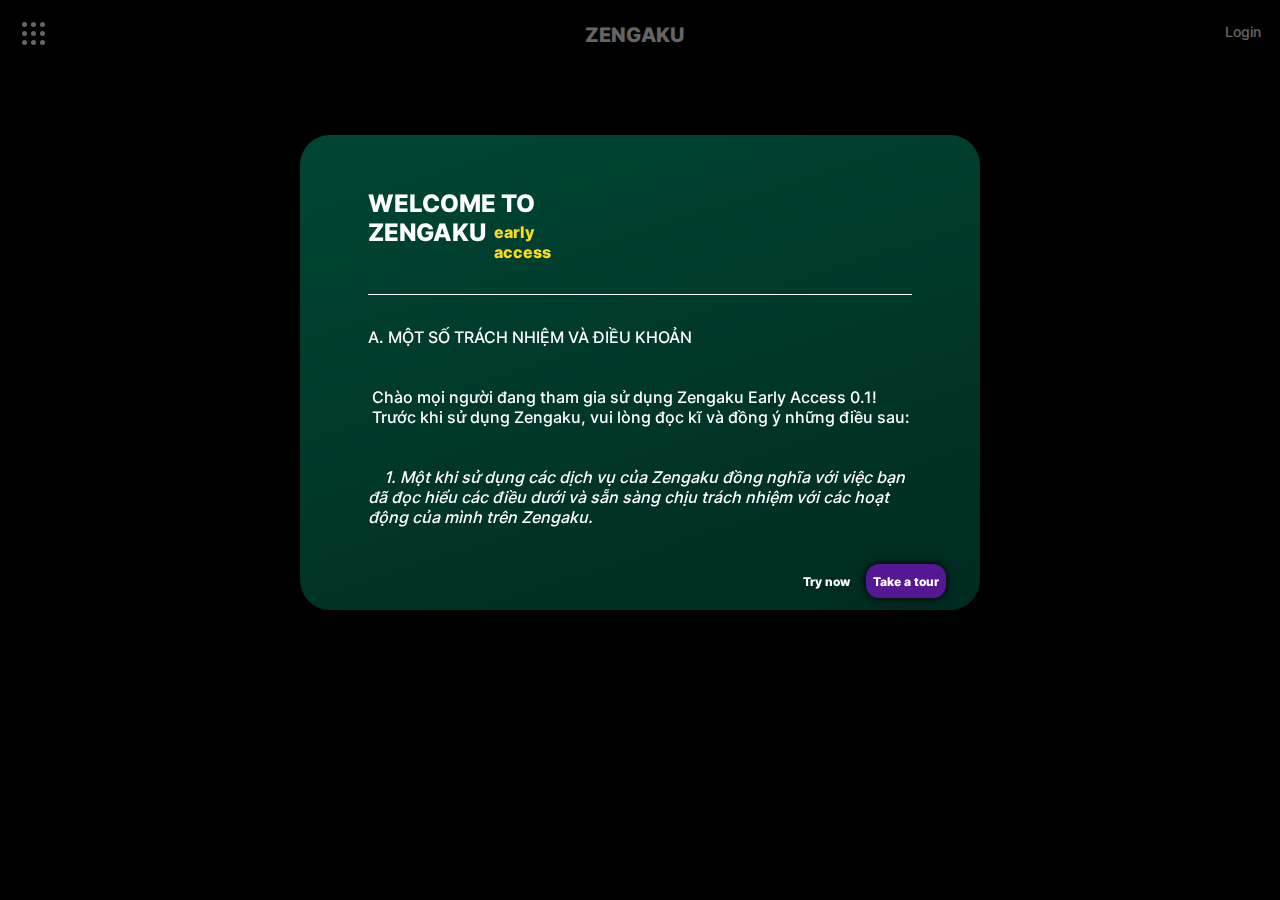
==== commit 7ad8218d: "Add welcome pane" ====
--- a/src/main/webapp/index.html
+++ b/src/main/webapp/index.html
@@ -24,6 +24,7 @@
     <link rel="stylesheet" href="assets/css/home/module/videoBackground.css">
     <link rel="stylesheet" href="assets/css/home/module/zengakuAssistant.css">
     <link rel="stylesheet" href="assets/css/home/module/todoList.css">
+    <link rel="stylesheet" href="assets/css/home/welcomePanel.css">
     <!-- End Import by developer -->
 
     <!-- Disable by developer -->
@@ -33,6 +34,18 @@
 
     <meta charset="UTF-8">
     <meta name="viewport" content="width=device-width, initial-scale=1.0">
+    <meta name="description" content="Zengaku is a website used to study and relax.">
+    <meta name="keywords" content="study, tree, plant, student, zengaku, relax, study room, meeting">
+
+    <meta property="og:title" content="Zengaku">
+    <meta property="og:description" content="Studying with Zengaku!">
+    <meta property="og:image" content="assets\resources\img\previewImage.png">
+    <!-- <meta property="og:url" content="https://www.example.com/trang"> -->
+    <meta name="twitter:card" content="summary_large_image">
+    <meta name="twitter:title" content="Zengaku">
+    <meta name="twitter:description" content="Studying with Zengaku!">
+    <meta name="twitter:image" content="assets\resources\img\previewImage.png">
+    
     <link rel="icon" type="image/svg" href="assets/resources/img/zengaku_logo.svg">
 </head>
 
@@ -85,7 +98,7 @@
         <div class="quote-box">
             <button class="close-btn">&times;</button>
             <h2>Quote of the Day</h2>
-            <blockquote id="quote">Loading</blockquote>
+            <blockquote id="quote">Bảo trì</blockquote>
             <span id="author">Loading...</span>
             <div class="buttons">
                 <button onclick="getQuote(api_url)" id="new-quote">New Quote</button>
@@ -124,7 +137,8 @@
 <script type="module" src="assets/js/indexInitFunction.js"></script>
 
 <script type = "module" src="assets/js/index.js"></script>
-<script type="module" src="assets/js/components/ZenGakuWidget/soundConfiguration.js"></script>
+<script type="module" src="assets/js/components/home/welcomePanel.js"></script>
+<script type="module" src="assets/js/features/system/LanguageFilter.js"></script>
 <!-- <script src="assets/js/feature.js"></script> -->
 
 
--- a/src/main/webapp/assets/css/home/navigationBar.css
+++ b/src/main/webapp/assets/css/home/navigationBar.css
@@ -11,7 +11,7 @@
     /* border-bottom-right-radius: 10px; */
     /* backdrop-filter: blur(1px); */
     /* align-content: center; */
-    /* float: left; */
+    float: left;
 }
 
 .border-line {
--- a/src/main/webapp/assets/css/home/welcomePanel.css
+++ b/src/main/webapp/assets/css/home/welcomePanel.css
@@ -0,0 +1,184 @@
+#temp-black-background {
+    height: 100vh;
+    width: 100vw;
+    background-color: #0000009a;
+    position: fixed;
+    z-index: 10;
+    
+}
+#welcome {
+    position: absolute;
+    z-index: 11;
+    display: flex;
+    flex-direction: column;
+    box-shadow: 0px 0px 5vw 0.5vw hsl(0, 0%, 0%);
+
+    filter: drop-shadow(30px);
+
+    width: 90vw;
+    max-width: 680px;
+    height: 70vh;
+    left: max(5vw,calc((100vw - 680px) / 2));
+    top: 15vh;
+    border-radius: min(9vw,30px);
+    max-height: 475px;
+    /*devices-height = 680px */
+    background: linear-gradient(162deg, #004634, #000000, #25002e, #003666, #660000);
+    background-size: 1000% 1000%;
+
+    -webkit-animation: AnimationName 30s ease infinite;
+    -moz-animation: AnimationName 30s ease infinite;
+    -o-animation: AnimationName 30s ease infinite;
+    animation: AnimationName 30s ease infinite;
+}
+
+@-webkit-keyframes AnimationName {
+    0%{background-position:37% 0%}
+    50%{background-position:64% 100%}
+    100%{background-position:37% 0%}
+}
+@-moz-keyframes AnimationName {
+    0%{background-position:37% 0%}
+    50%{background-position:64% 100%}
+    100%{background-position:37% 0%}
+}
+@-o-keyframes AnimationName {
+    0%{background-position:37% 0%}
+    50%{background-position:64% 100%}
+    100%{background-position:37% 0%}
+}
+@keyframes AnimationName {
+    0%{background-position:37% 0%}
+    50%{background-position:64% 100%}
+    100%{background-position:37% 0%}
+}
+
+#welcome-head {
+    /* background-color:aquamarine; */
+    display: flex;
+    flex-direction: column;
+    color: white;
+    font-family: Inter;
+    font-weight: bold;
+    height: 15vh; 
+    /* 55vh */
+    margin-top: min(3vh,calc(680/100*3px));
+    margin-left: 10%;
+    width: 80%;
+}
+
+.welcome__head--title {
+    font-weight: bold;
+    margin: 0;
+    font-size: min(6vw,24px);
+}
+
+#welcome-head-first-text-container {
+    /* background-color: blue; */
+    margin-top: 2vh;
+    display: flex;
+    align-items: end;
+    height: 5vh;
+}
+
+#welcome-head-first-text-container p {
+    /* margin: 0; */
+}
+
+#welcome-head-second-text-container {
+    display: flex;
+    align-items:baseline;
+    /* background-color: rgb(98, 255, 0); */
+    height: 5vh;
+}
+
+#welcome-head-earlyaccess-text {
+    /* background-color:brown; */
+    margin: min(1vw, 4px) 0 0 min(2vw, 8px);
+    font-size: min(4vw,16px);
+    color: rgb(252, 219, 30);
+    align-self: flex-start;
+}
+
+.welcome-line {
+    background-color: white;
+    height: 1px;
+    width: 80%;
+    align-self: center;
+    margin: min(3vw,12px) 0 min(3vw,12px) 0;
+}
+
+#welcome-content-container {
+    width: 80%;
+    height: 43vh;
+    max-height: 229.719px;
+    margin-left: 10%;
+    overflow-y: scroll;
+    
+}
+
+#welcome-content-container p {
+    margin: 0;
+    word-wrap: break-word;
+    font-family: Inter;
+    font-weight: 250;
+    font-size: min(4vw,16px);
+    /* text-indent: 5em; */
+}
+
+#welcome-content-container strong {
+    margin: 0;
+    word-wrap: break-word;
+    font-family: Inter;
+    font-weight: 400;
+    font-size: min(4vw,16px);
+}
+
+#welcome-button-container {
+    /* background-color: rgb(0, 130, 37); */
+    display: flex;
+    align-items: end;
+    justify-content: end;
+    width: 90%;
+    height: 12vh;
+    max-height: 73.656px;
+    margin-left: 5%;
+}
+
+#welcome-button-container button {
+    height: 9vw;
+    width: 23vw;
+    max-width: 80px;
+    max-height: 34px;
+    margin: 0 0 min(3vw, 12px) 0;
+    font-family: Inter;
+    font-weight: bold;
+    color: white;
+    font-size: min(3vw,12px);
+}
+
+#welcome-try-now-button {
+    background-color: transparent;
+    background-repeat: no-repeat;
+    border: none;
+    cursor: pointer;
+    overflow: hidden;
+    outline: none;
+}
+
+#welcome-take-a-tour-button {
+    border-radius: min(3.3vw, 13.2px);
+    border: none;
+    background-color: rgb(86, 23, 146);
+    box-shadow: 0px 0px min(2vw, 8px) min(0.05vw, 0.2px) #000;
+    
+}
+
+#welcome-content-container::-webkit-scrollbar {
+    width: 0;
+}
+
+#welcome-content-item {
+    font-family: Inter;
+    color: white;
+}